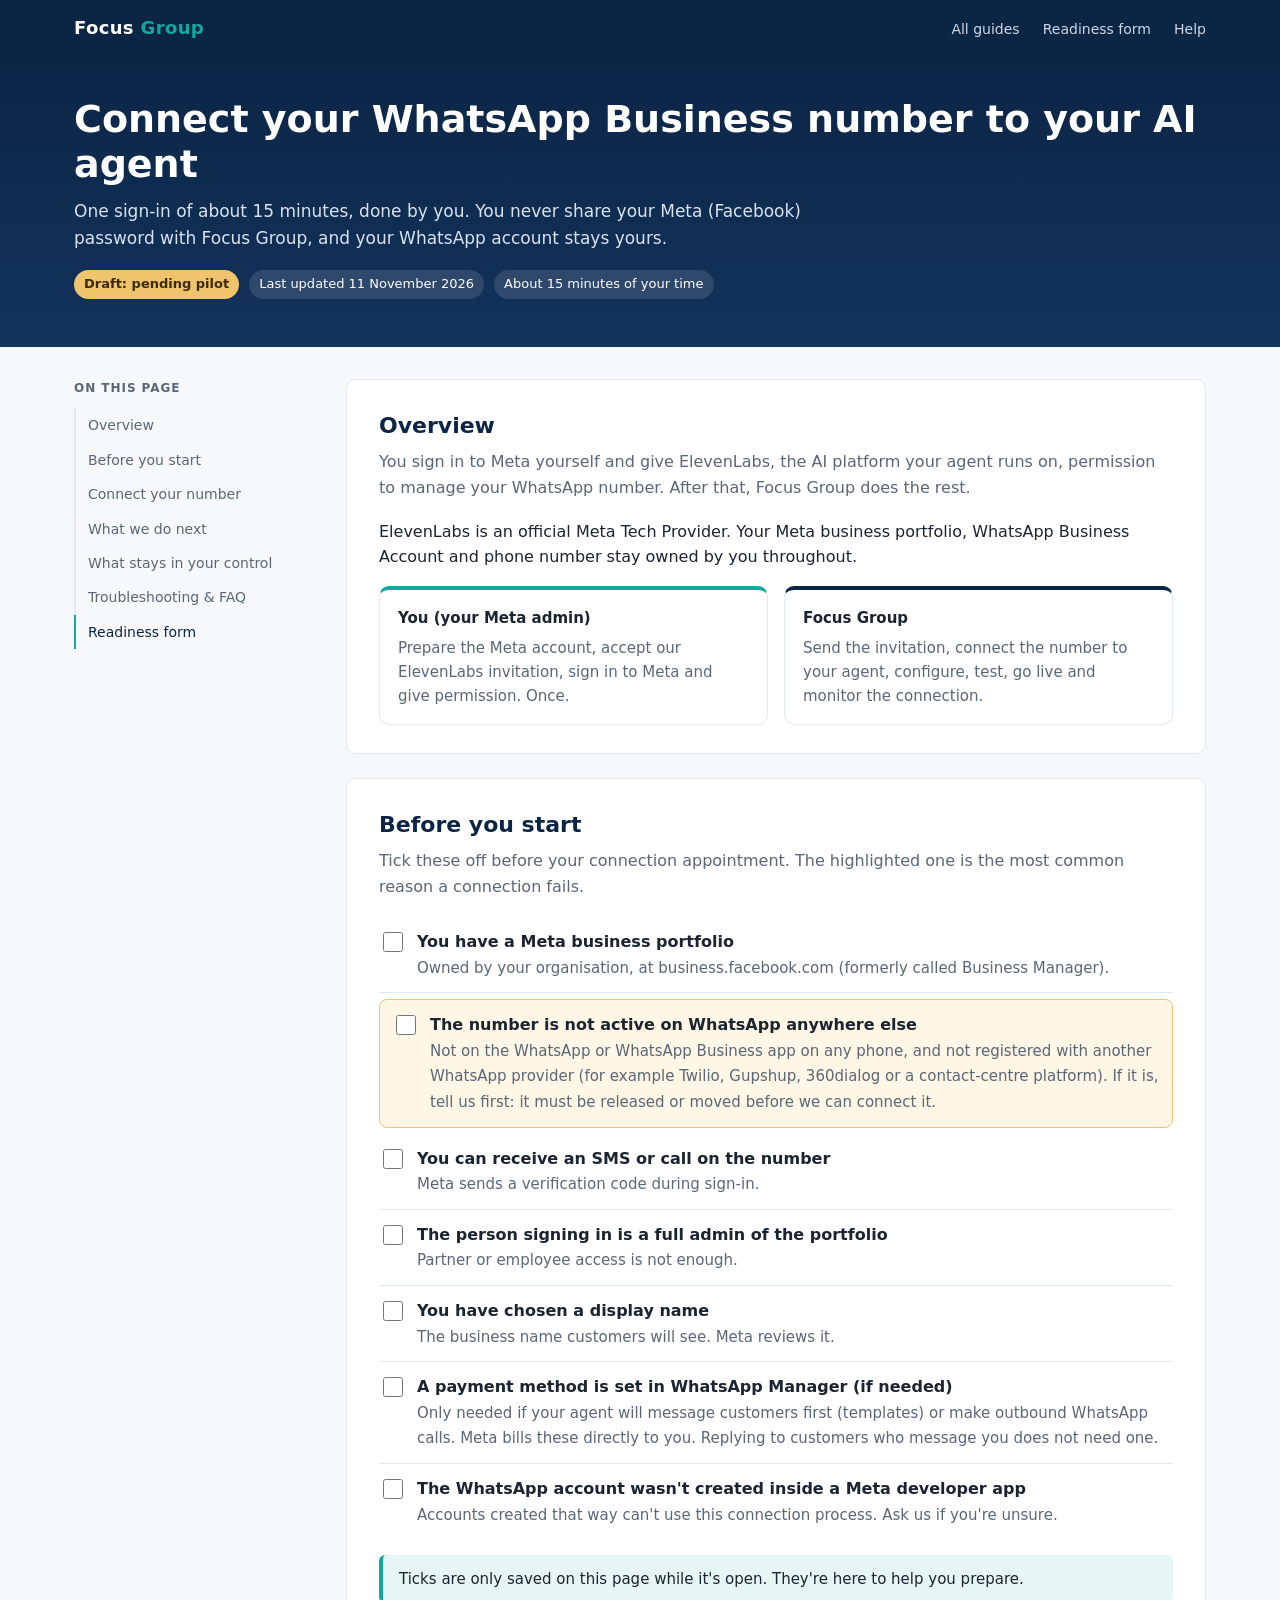
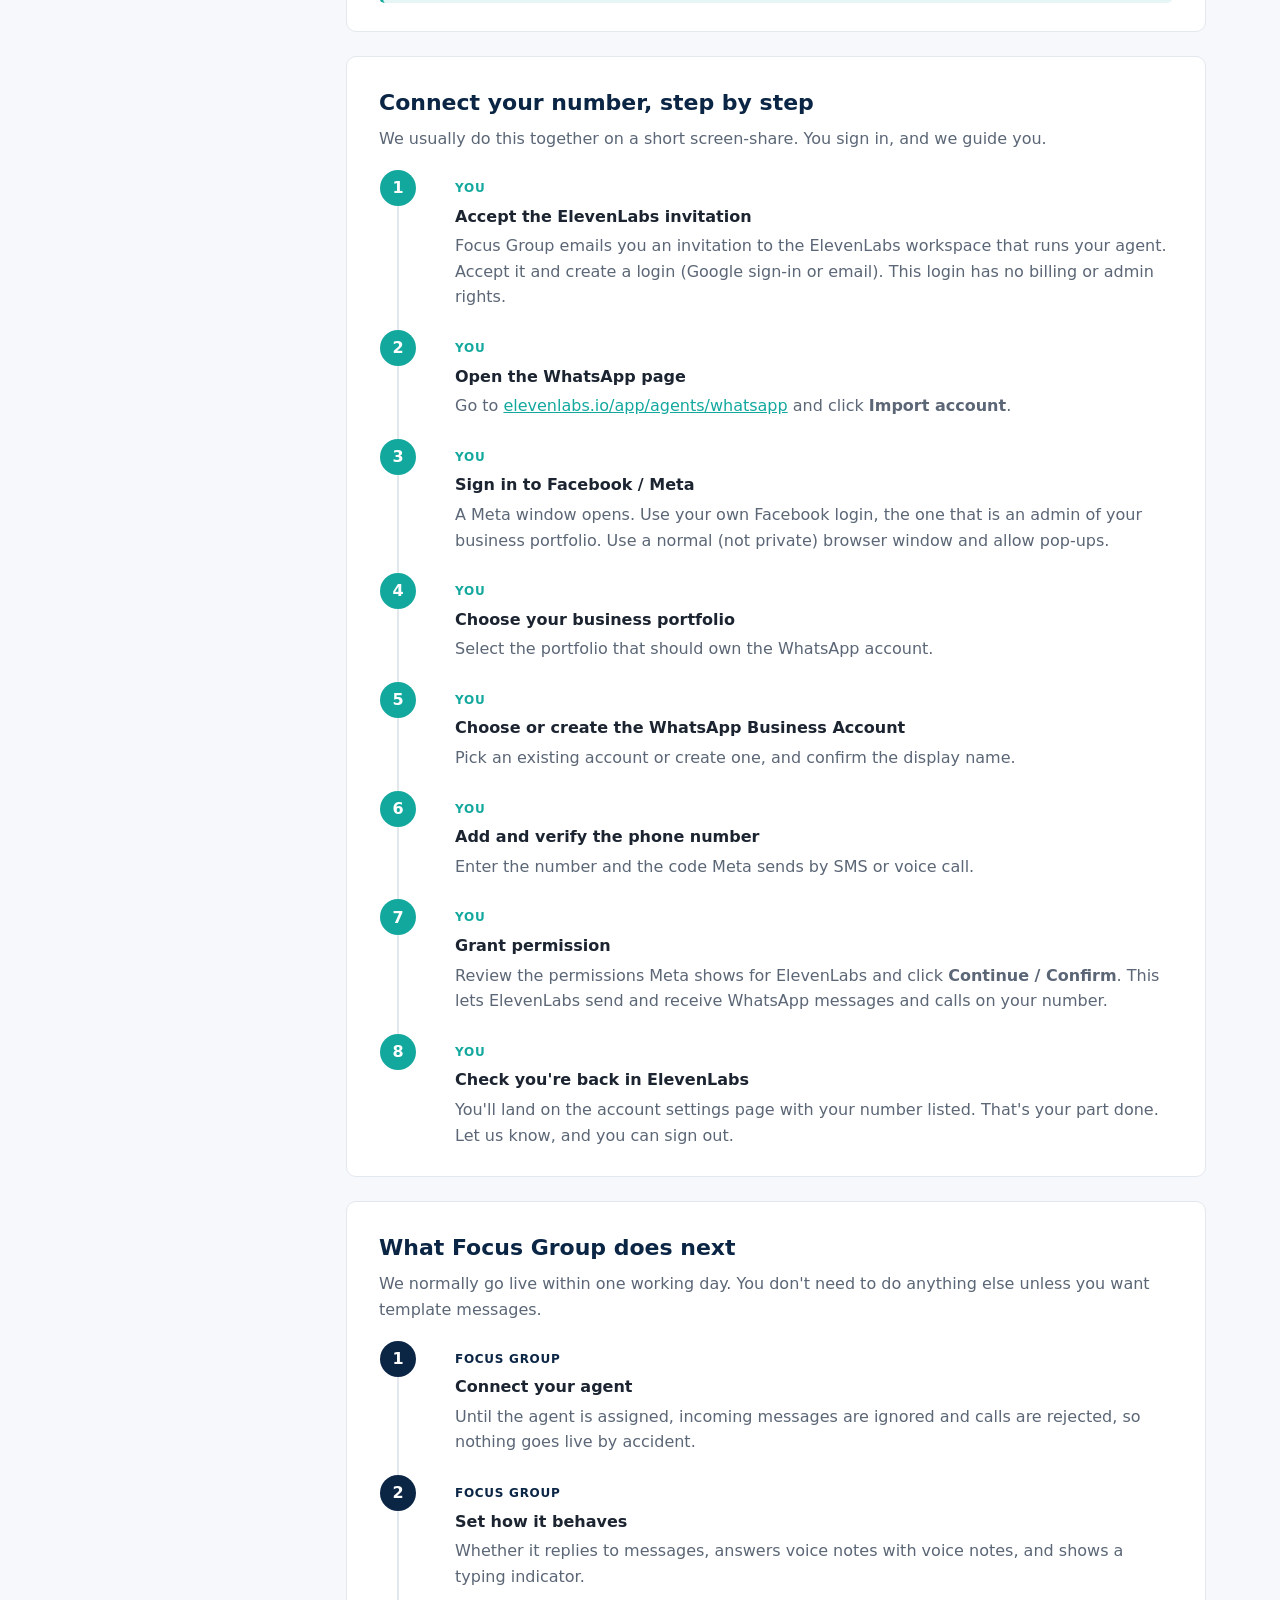
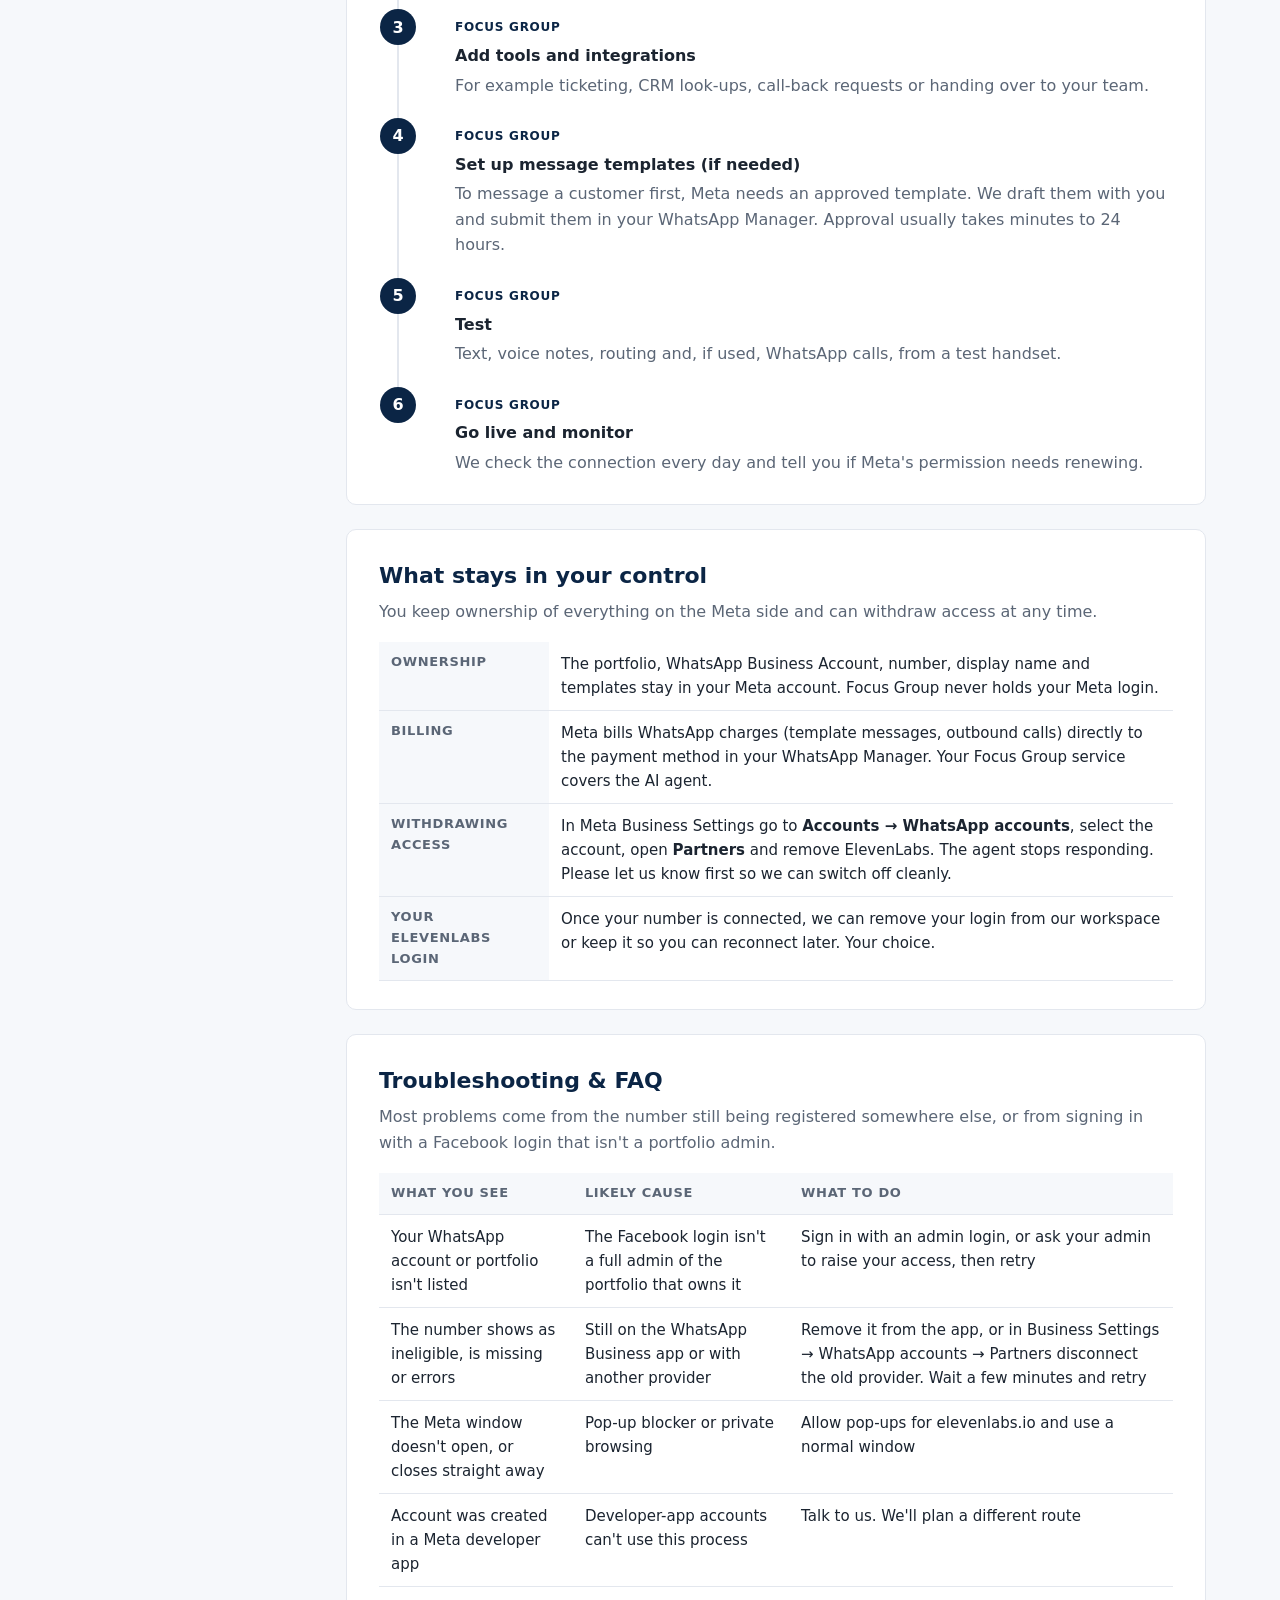
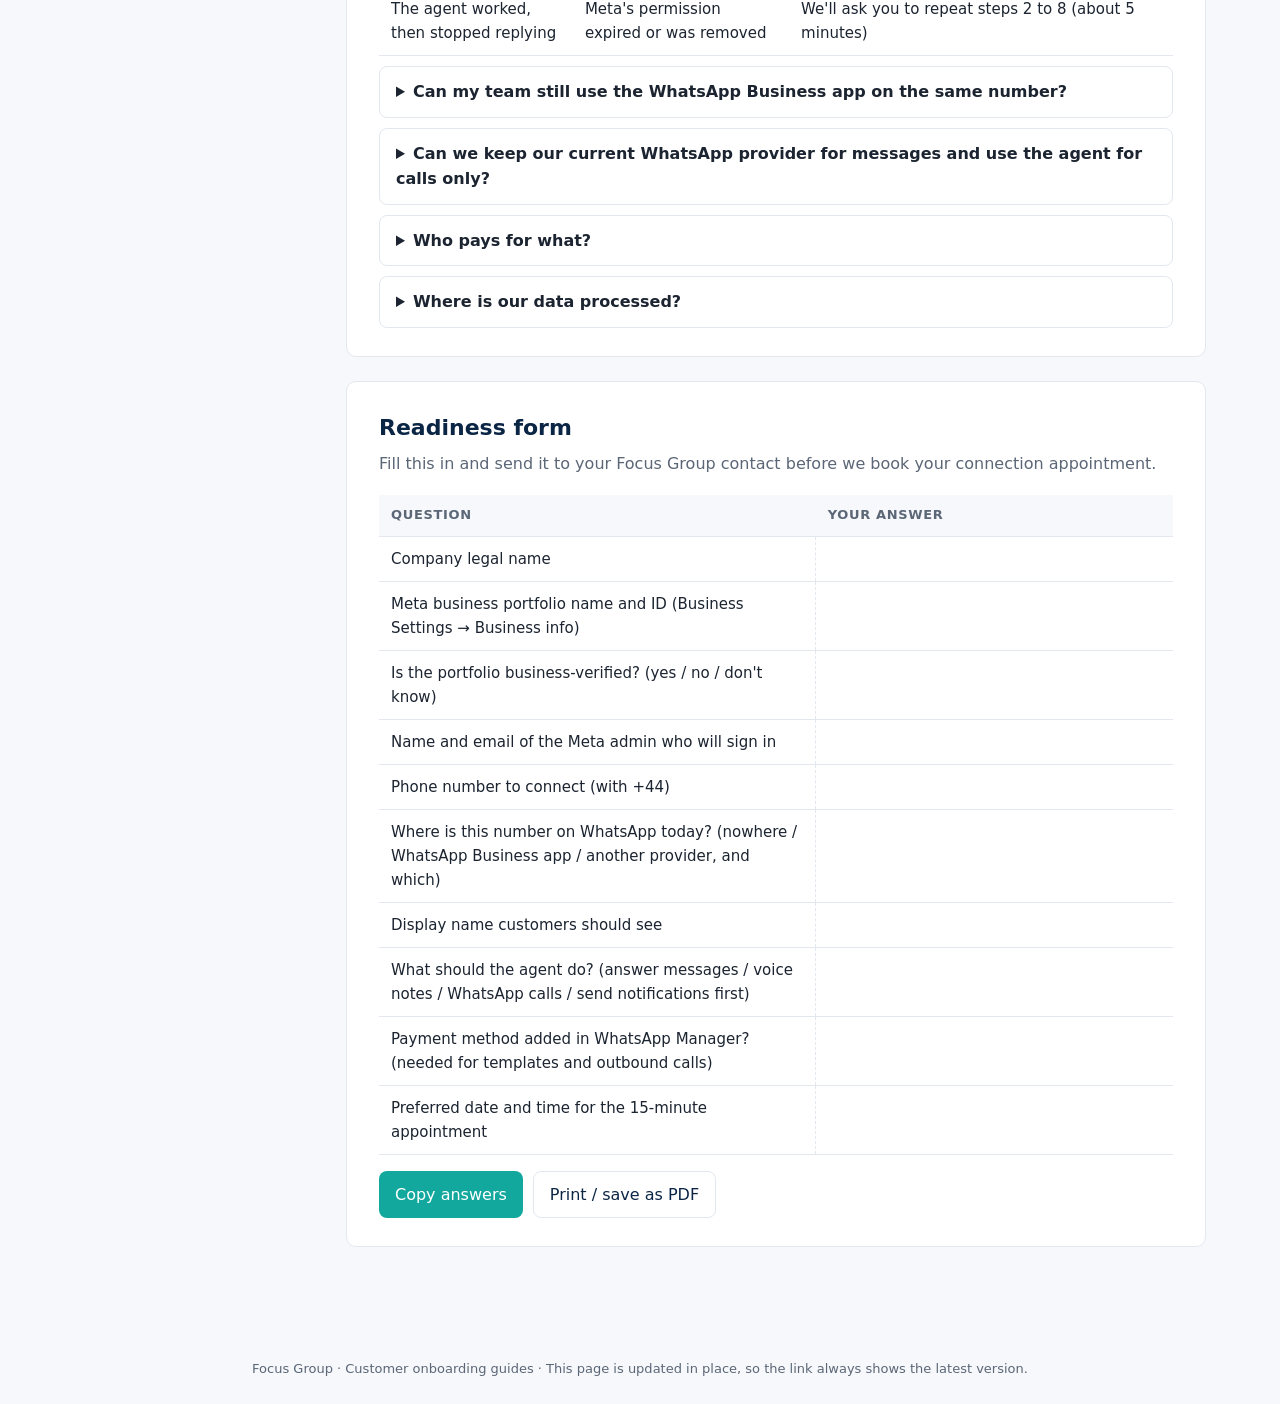
==== whatsapp/index.html @ 6dce5dc3 "Add Focus Group customer onboarding site with WhatsApp guide Co-Authored-By: Claude Opus 5.5 <norepl" ====
<!DOCTYPE html>
<html lang="en-GB">
<head>
<meta charset="utf-8">
<meta name="viewport" content="width=device-width, initial-scale=1">
<title>Connect your WhatsApp Business number to your AI agent | Focus Group</title>
<meta name="description" content="How to connect your WhatsApp Business number to your Focus Group AI agent, without sharing your Meta login.">
<link rel="stylesheet" href="../assets/style.css">
</head>
<body>

<header class="site-header">
  <div class="wrap">
    <a class="wordmark" href="../">Focus <span>Group</span></a>
    <nav>
      <a href="../">All guides</a>
      <a href="#form">Readiness form</a>
      <a href="#help">Help</a>
    </nav>
  </div>
</header>

<div class="hero">
  <div class="wrap">
    <h1>Connect your WhatsApp Business number to your AI agent</h1>
    <p>One sign-in of about 15 minutes, done by you. You never share your Meta (Facebook) password with Focus Group, and your WhatsApp account stays yours.</p>
    <div class="meta">
      <span class="pill draft">Draft: pending pilot</span>
      <span class="pill">Last updated 11 November 2026</span>
      <span class="pill">About 15 minutes of your time</span>
    </div>
  </div>
</div>

<div class="layout">
  <aside class="toc">
    <h2>On this page</h2>
    <ol>
      <li><a href="#overview">Overview</a></li>
      <li><a href="#before">Before you start</a></li>
      <li><a href="#steps">Connect your number</a></li>
      <li><a href="#next">What we do next</a></li>
      <li><a href="#control">What stays in your control</a></li>
      <li><a href="#help">Troubleshooting &amp; FAQ</a></li>
      <li><a href="#form">Readiness form</a></li>
    </ol>
  </aside>

  <main>
    <section id="overview">
      <h2>Overview</h2>
      <p class="lead">You sign in to Meta yourself and give ElevenLabs, the AI platform your agent runs on, permission to manage your WhatsApp number. After that, Focus Group does the rest.</p>
      <p>ElevenLabs is an official Meta Tech Provider. Your Meta business portfolio, WhatsApp Business Account and phone number stay owned by you throughout.</p>
      <div class="roles">
        <div class="role you">
          <h3>You (your Meta admin)</h3>
          <p>Prepare the Meta account, accept our ElevenLabs invitation, sign in to Meta and give permission. Once.</p>
        </div>
        <div class="role us">
          <h3>Focus Group</h3>
          <p>Send the invitation, connect the number to your agent, configure, test, go live and monitor the connection.</p>
        </div>
      </div>
    </section>

    <section id="before">
      <h2>Before you start</h2>
      <p class="lead">Tick these off before your connection appointment. The highlighted one is the most common reason a connection fails.</p>
      <ul class="checklist">
        <li><input type="checkbox" aria-label="done"><div><strong>You have a Meta business portfolio</strong><span>Owned by your organisation, at business.facebook.com (formerly called Business Manager).</span></div></li>
        <li class="key"><input type="checkbox" aria-label="done"><div><strong>The number is not active on WhatsApp anywhere else</strong><span>Not on the WhatsApp or WhatsApp Business app on any phone, and not registered with another WhatsApp provider (for example Twilio, Gupshup, 360dialog or a contact-centre platform). If it is, tell us first: it must be released or moved before we can connect it.</span></div></li>
        <li><input type="checkbox" aria-label="done"><div><strong>You can receive an SMS or call on the number</strong><span>Meta sends a verification code during sign-in.</span></div></li>
        <li><input type="checkbox" aria-label="done"><div><strong>The person signing in is a full admin of the portfolio</strong><span>Partner or employee access is not enough.</span></div></li>
        <li><input type="checkbox" aria-label="done"><div><strong>You have chosen a display name</strong><span>The business name customers will see. Meta reviews it.</span></div></li>
        <li><input type="checkbox" aria-label="done"><div><strong>A payment method is set in WhatsApp Manager (if needed)</strong><span>Only needed if your agent will message customers first (templates) or make outbound WhatsApp calls. Meta bills these directly to you. Replying to customers who message you does not need one.</span></div></li>
        <li><input type="checkbox" aria-label="done"><div><strong>The WhatsApp account wasn't created inside a Meta developer app</strong><span>Accounts created that way can't use this connection process. Ask us if you're unsure.</span></div></li>
      </ul>
      <p class="note">Ticks are only saved on this page while it's open. They're here to help you prepare.</p>
    </section>

    <section id="steps">
      <h2>Connect your number, step by step</h2>
      <p class="lead">We usually do this together on a short screen-share. You sign in, and we guide you.</p>
      <ol class="steps">
        <li><span class="who">You</span><h3>Accept the ElevenLabs invitation</h3><p>Focus Group emails you an invitation to the ElevenLabs workspace that runs your agent. Accept it and create a login (Google sign-in or email). This login has no billing or admin rights.</p></li>
        <li><span class="who">You</span><h3>Open the WhatsApp page</h3><p>Go to <a href="https://elevenlabs.io/app/agents/whatsapp" target="_blank" rel="noopener">elevenlabs.io/app/agents/whatsapp</a> and click <strong>Import account</strong>.</p></li>
        <li><span class="who">You</span><h3>Sign in to Facebook / Meta</h3><p>A Meta window opens. Use your own Facebook login, the one that is an admin of your business portfolio. Use a normal (not private) browser window and allow pop-ups.</p></li>
        <li><span class="who">You</span><h3>Choose your business portfolio</h3><p>Select the portfolio that should own the WhatsApp account.</p></li>
        <li><span class="who">You</span><h3>Choose or create the WhatsApp Business Account</h3><p>Pick an existing account or create one, and confirm the display name.</p></li>
        <li><span class="who">You</span><h3>Add and verify the phone number</h3><p>Enter the number and the code Meta sends by SMS or voice call.</p></li>
        <li><span class="who">You</span><h3>Grant permission</h3><p>Review the permissions Meta shows for ElevenLabs and click <strong>Continue / Confirm</strong>. This lets ElevenLabs send and receive WhatsApp messages and calls on your number.</p></li>
        <li><span class="who">You</span><h3>Check you're back in ElevenLabs</h3><p>You'll land on the account settings page with your number listed. That's your part done. Let us know, and you can sign out.</p></li>
      </ol>
    </section>

    <section id="next">
      <h2>What Focus Group does next</h2>
      <p class="lead">We normally go live within one working day. You don't need to do anything else unless you want template messages.</p>
      <ol class="steps ours">
        <li><span class="who">Focus Group</span><h3>Connect your agent</h3><p>Until the agent is assigned, incoming messages are ignored and calls are rejected, so nothing goes live by accident.</p></li>
        <li><span class="who">Focus Group</span><h3>Set how it behaves</h3><p>Whether it replies to messages, answers voice notes with voice notes, and shows a typing indicator.</p></li>
        <li><span class="who">Focus Group</span><h3>Add tools and integrations</h3><p>For example ticketing, CRM look-ups, call-back requests or handing over to your team.</p></li>
        <li><span class="who">Focus Group</span><h3>Set up message templates (if needed)</h3><p>To message a customer first, Meta needs an approved template. We draft them with you and submit them in your WhatsApp Manager. Approval usually takes minutes to 24 hours.</p></li>
        <li><span class="who">Focus Group</span><h3>Test</h3><p>Text, voice notes, routing and, if used, WhatsApp calls, from a test handset.</p></li>
        <li><span class="who">Focus Group</span><h3>Go live and monitor</h3><p>We check the connection every day and tell you if Meta's permission needs renewing.</p></li>
      </ol>
    </section>

    <section id="control">
      <h2>What stays in your control</h2>
      <p class="lead">You keep ownership of everything on the Meta side and can withdraw access at any time.</p>
      <table>
        <tbody>
          <tr><th scope="row">Ownership</th><td>The portfolio, WhatsApp Business Account, number, display name and templates stay in your Meta account. Focus Group never holds your Meta login.</td></tr>
          <tr><th scope="row">Billing</th><td>Meta bills WhatsApp charges (template messages, outbound calls) directly to the payment method in your WhatsApp Manager. Your Focus Group service covers the AI agent.</td></tr>
          <tr><th scope="row">Withdrawing access</th><td>In Meta Business Settings go to <strong>Accounts → WhatsApp accounts</strong>, select the account, open <strong>Partners</strong> and remove ElevenLabs. The agent stops responding. Please let us know first so we can switch off cleanly.</td></tr>
          <tr><th scope="row">Your ElevenLabs login</th><td>Once your number is connected, we can remove your login from our workspace or keep it so you can reconnect later. Your choice.</td></tr>
        </tbody>
      </table>
    </section>

    <section id="help">
      <h2>Troubleshooting &amp; FAQ</h2>
      <p class="lead">Most problems come from the number still being registered somewhere else, or from signing in with a Facebook login that isn't a portfolio admin.</p>
      <table>
        <thead><tr><th>What you see</th><th>Likely cause</th><th>What to do</th></tr></thead>
        <tbody>
          <tr><td>Your WhatsApp account or portfolio isn't listed</td><td>The Facebook login isn't a full admin of the portfolio that owns it</td><td>Sign in with an admin login, or ask your admin to raise your access, then retry</td></tr>
          <tr><td>The number shows as ineligible, is missing or errors</td><td>Still on the WhatsApp Business app or with another provider</td><td>Remove it from the app, or in Business Settings → WhatsApp accounts → Partners disconnect the old provider. Wait a few minutes and retry</td></tr>
          <tr><td>The Meta window doesn't open, or closes straight away</td><td>Pop-up blocker or private browsing</td><td>Allow pop-ups for elevenlabs.io and use a normal window</td></tr>
          <tr><td>Account was created in a Meta developer app</td><td>Developer-app accounts can't use this process</td><td>Talk to us. We'll plan a different route</td></tr>
          <tr><td>The agent worked, then stopped replying</td><td>Meta's permission expired or was removed</td><td>We'll ask you to repeat steps 2 to 8 (about 5 minutes)</td></tr>
        </tbody>
      </table>

      <details>
        <summary>Can my team still use the WhatsApp Business app on the same number?</summary>
        <p>Not yet. Running the app and an AI agent on one number together (Meta calls this "coexistence") isn't available today. Your agent can hand conversations to your team through other channels, and we'll tell you when coexistence is available.</p>
      </details>
      <details>
        <summary>Can we keep our current WhatsApp provider for messages and use the agent for calls only?</summary>
        <p>Sometimes. If your provider supports SIP, WhatsApp calls can be routed to the agent while the provider keeps messages. Ask us to check.</p>
      </details>
      <details>
        <summary>Who pays for what?</summary>
        <p>Meta charges for WhatsApp templates and outbound calls through your WhatsApp Manager. The AI agent itself is part of your Focus Group service.</p>
      </details>
      <details>
        <summary>Where is our data processed?</summary>
        <p>Ask your Focus Group contact for the current data-processing details for your plan.</p>
      </details>
    </section>

    <section id="form">
      <h2>Readiness form</h2>
      <p class="lead">Fill this in and send it to your Focus Group contact before we book your connection appointment.</p>
      <table class="form-table" id="readiness">
        <thead><tr><th>Question</th><th>Your answer</th></tr></thead>
        <tbody>
          <tr><td>Company legal name</td><td contenteditable="true"></td></tr>
          <tr><td>Meta business portfolio name and ID (Business Settings → Business info)</td><td contenteditable="true"></td></tr>
          <tr><td>Is the portfolio business-verified? (yes / no / don't know)</td><td contenteditable="true"></td></tr>
          <tr><td>Name and email of the Meta admin who will sign in</td><td contenteditable="true"></td></tr>
          <tr><td>Phone number to connect (with +44)</td><td contenteditable="true"></td></tr>
          <tr><td>Where is this number on WhatsApp today? (nowhere / WhatsApp Business app / another provider, and which)</td><td contenteditable="true"></td></tr>
          <tr><td>Display name customers should see</td><td contenteditable="true"></td></tr>
          <tr><td>What should the agent do? (answer messages / voice notes / WhatsApp calls / send notifications first)</td><td contenteditable="true"></td></tr>
          <tr><td>Payment method added in WhatsApp Manager? (needed for templates and outbound calls)</td><td contenteditable="true"></td></tr>
          <tr><td>Preferred date and time for the 15-minute appointment</td><td contenteditable="true"></td></tr>
        </tbody>
      </table>
      <div class="actions">
        <button class="btn" id="copy">Copy answers</button>
        <button class="btn secondary" onclick="window.print()">Print / save as PDF</button>
      </div>
      <p class="note" id="copied" hidden>Copied. Paste it into an email to your Focus Group contact.</p>
    </section>
  </main>
</div>

<footer>Focus Group · Customer onboarding guides · This page is updated in place, so the link always shows the latest version.</footer>

<script>
  // Copy readiness answers as plain text
  document.getElementById('copy').addEventListener('click', async () => {
    const rows = [...document.querySelectorAll('#readiness tbody tr')];
    const text = 'WhatsApp readiness form\n\n' + rows.map(r => {
      const [q, a] = r.querySelectorAll('td');
      return q.innerText.trim() + ':\n' + (a.innerText.trim() || '-') + '\n';
    }).join('\n');
    try { await navigator.clipboard.writeText(text); } catch (e) {
      const t = document.createElement('textarea'); t.value = text; document.body.appendChild(t);
      t.select(); document.execCommand('copy'); t.remove();
    }
    document.getElementById('copied').hidden = false;
  });
  // Highlight current section in contents
  const links = [...document.querySelectorAll('.toc a')];
  const obs = new IntersectionObserver(entries => {
    entries.forEach(e => {
      if (e.isIntersecting) {
        links.forEach(l => l.classList.toggle('active', l.getAttribute('href') === '#' + e.target.id));
      }
    });
  }, { rootMargin: '-30% 0px -60% 0px' });
  document.querySelectorAll('main section').forEach(s => obs.observe(s));
</script>
</body>
</html>
---- assets/style.css ----
/* Brand tokens: swap these for the Focus Group brand kit when supplied. */
:root {
  --brand: #0b2545;        /* primary (navy) */
  --brand-ink: #ffffff;
  --accent: #13a89e;       /* accent (teal) */
  --accent-soft: #e6f6f5;
  --ink: #1b2430;
  --muted: #5b6676;
  --line: #e3e7ee;
  --bg: #f6f8fb;
  --card: #ffffff;
  --warn-bg: #fff7e6;
  --warn-line: #f0c36d;
  --radius: 10px;
  --font: "Inter", "Segoe UI", system-ui, -apple-system, Roboto, Arial, sans-serif;
}

* { box-sizing: border-box; }
html { scroll-behavior: smooth; }
body {
  margin: 0;
  font-family: var(--font);
  color: var(--ink);
  background: var(--bg);
  line-height: 1.6;
  font-size: 16px;
}
a { color: var(--accent); }
a:hover { text-decoration: none; }

/* Header */
.site-header {
  background: var(--brand);
  color: var(--brand-ink);
}
.site-header .wrap {
  display: flex; align-items: center; justify-content: space-between;
  gap: 16px; padding: 14px 24px; max-width: 1180px; margin: 0 auto;
}
.wordmark { font-weight: 700; letter-spacing: .02em; font-size: 18px; color: inherit; text-decoration: none; }
.wordmark span { color: var(--accent); }
.site-header nav a { color: #cfd8e6; text-decoration: none; font-size: 14px; margin-left: 18px; }
.site-header nav a:hover { color: #fff; }

.hero {
  background: linear-gradient(180deg, var(--brand) 0%, #13335c 100%);
  color: var(--brand-ink);
  padding: 40px 0 48px;
}
.hero .wrap { max-width: 1180px; margin: 0 auto; padding: 0 24px; }
.hero h1 { margin: 0 0 10px; font-size: clamp(26px, 3.4vw, 38px); line-height: 1.2; }
.hero p { margin: 0; max-width: 760px; color: #d9e2ef; font-size: 17px; }
.meta { margin-top: 18px; display: flex; flex-wrap: wrap; gap: 10px; font-size: 13px; }
.pill {
  display: inline-block; padding: 4px 10px; border-radius: 999px;
  background: rgba(255,255,255,.12); color: #fff;
}
.pill.draft { background: var(--warn-line); color: #3a2a00; font-weight: 600; }

/* Layout */
.layout {
  max-width: 1180px; margin: 0 auto; padding: 32px 24px 64px;
  display: grid; grid-template-columns: 240px 1fr; gap: 32px;
}
.toc {
  position: sticky; top: 20px; align-self: start;
  font-size: 14px;
}
.toc h2 { font-size: 12px; text-transform: uppercase; letter-spacing: .08em; color: var(--muted); margin: 0 0 10px; }
.toc ol { list-style: none; padding: 0; margin: 0; border-left: 2px solid var(--line); }
.toc li a {
  display: block; padding: 6px 12px; color: var(--muted); text-decoration: none;
  margin-left: -2px; border-left: 2px solid transparent;
}
.toc li a:hover, .toc li a.active { color: var(--brand); border-left-color: var(--accent); }

main section {
  background: var(--card); border: 1px solid var(--line); border-radius: var(--radius);
  padding: 28px 32px; margin-bottom: 24px;
}
main h2 { margin: 0 0 6px; font-size: 22px; color: var(--brand); scroll-margin-top: 20px; }
main h3 { margin: 22px 0 8px; font-size: 17px; }
.lead { color: var(--muted); margin: 0 0 18px; }

/* Who-does-what cards */
.roles { display: grid; grid-template-columns: 1fr 1fr; gap: 16px; }
.role { border: 1px solid var(--line); border-radius: var(--radius); padding: 16px 18px; }
.role h3 { margin: 0 0 6px; font-size: 15px; }
.role.you { border-top: 4px solid var(--accent); }
.role.us { border-top: 4px solid var(--brand); }
.role p { margin: 0; color: var(--muted); font-size: 15px; }

/* Checklist */
.checklist { list-style: none; padding: 0; margin: 0; }
.checklist li {
  display: grid; grid-template-columns: 28px 1fr; gap: 10px;
  padding: 12px 0; border-bottom: 1px solid var(--line);
}
.checklist li:last-child { border-bottom: 0; }
.checklist input { width: 20px; height: 20px; margin-top: 3px; accent-color: var(--accent); }
.checklist strong { display: block; }
.checklist span { color: var(--muted); font-size: 15px; }
.checklist li.key { background: var(--warn-bg); border-radius: 8px; padding: 12px; border: 1px solid var(--warn-line); margin: 6px 0; }

/* Steps */
.steps { counter-reset: step; list-style: none; padding: 0; margin: 0; }
.steps li {
  counter-increment: step; position: relative;
  padding: 4px 0 20px 56px; border-left: 2px solid var(--line); margin-left: 18px;
}
.steps li:last-child { border-left-color: transparent; padding-bottom: 0; }
.steps li::before {
  content: counter(step);
  position: absolute; left: -19px; top: 0;
  width: 36px; height: 36px; border-radius: 50%;
  background: var(--accent); color: #fff; font-weight: 700;
  display: grid; place-items: center;
}
.steps.ours li::before { background: var(--brand); }
.steps h3 { margin: 4px 0 4px; font-size: 16px; }
.steps p { margin: 0; color: var(--muted); }
.who { font-size: 12px; font-weight: 600; text-transform: uppercase; letter-spacing: .06em; color: var(--accent); }
.steps.ours .who { color: var(--brand); }

/* Callouts */
.note {
  border-left: 4px solid var(--accent); background: var(--accent-soft);
  padding: 12px 16px; border-radius: 6px; margin: 16px 0 0; font-size: 15px;
}
.note.warn { border-left-color: var(--warn-line); background: var(--warn-bg); }

/* Tables */
table { width: 100%; border-collapse: collapse; font-size: 15px; }
th, td { text-align: left; vertical-align: top; padding: 10px 12px; border-bottom: 1px solid var(--line); }
th { background: var(--bg); font-size: 13px; text-transform: uppercase; letter-spacing: .05em; color: var(--muted); }
.form-table td:last-child { width: 45%; border-left: 1px dashed var(--line); }

details { border: 1px solid var(--line); border-radius: 8px; padding: 12px 16px; margin-top: 10px; }
details summary { cursor: pointer; font-weight: 600; }
details p { margin: 8px 0 0; color: var(--muted); }

.btn {
  display: inline-block; background: var(--accent); color: #fff; text-decoration: none;
  padding: 10px 16px; border-radius: 8px; font-weight: 600; border: 0; cursor: pointer; font: inherit;
}
.btn.secondary { background: transparent; color: var(--brand); border: 1px solid var(--line); }
.actions { display: flex; gap: 10px; flex-wrap: wrap; margin-top: 16px; }

/* Hub cards */
.cards { display: grid; grid-template-columns: repeat(auto-fill, minmax(280px, 1fr)); gap: 20px; }
.card {
  background: var(--card); border: 1px solid var(--line); border-radius: var(--radius);
  padding: 22px; text-decoration: none; color: inherit; display: block;
  transition: border-color .15s, transform .15s;
}
.card:hover { border-color: var(--accent); transform: translateY(-2px); }
.card h3 { margin: 0 0 6px; color: var(--brand); }
.card p { margin: 0; color: var(--muted); font-size: 15px; }
.card .tag { font-size: 12px; font-weight: 600; color: var(--accent); text-transform: uppercase; letter-spacing: .06em; }

footer { text-align: center; color: var(--muted); font-size: 13px; padding: 24px; }

@media (max-width: 860px) {
  .layout { grid-template-columns: 1fr; }
  .toc { position: static; }
  .roles { grid-template-columns: 1fr; }
  main section { padding: 22px 18px; }
}

@media print {
  .site-header nav, .toc, .actions, .hero .meta .pill:not(.draft) { display: none; }
  .layout { display: block; padding: 0; }
  body { background: #fff; }
  .hero { background: none; color: var(--ink); padding: 0 0 12px; }
  .hero p { color: var(--muted); }
  main section { border: 0; padding: 0 0 12px; break-inside: avoid-page; }
  .site-header { background: none; color: var(--ink); }
}
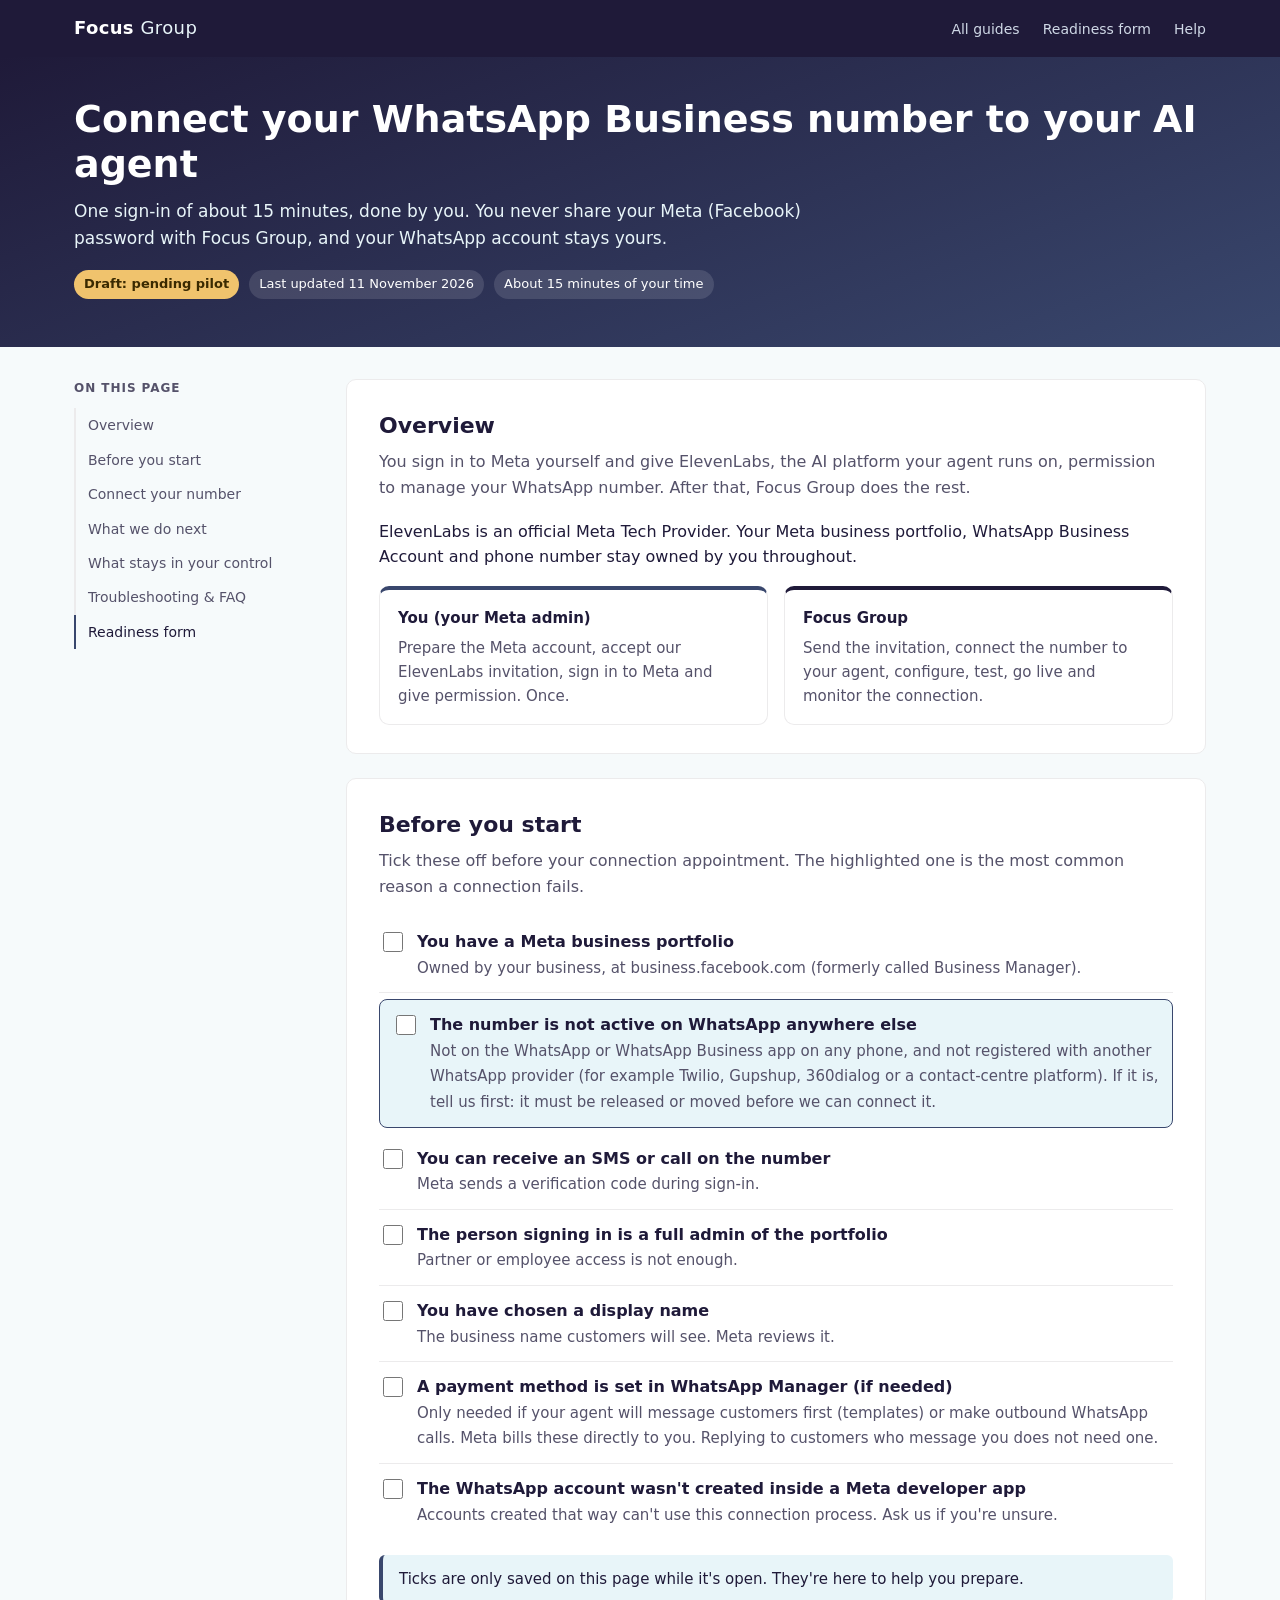
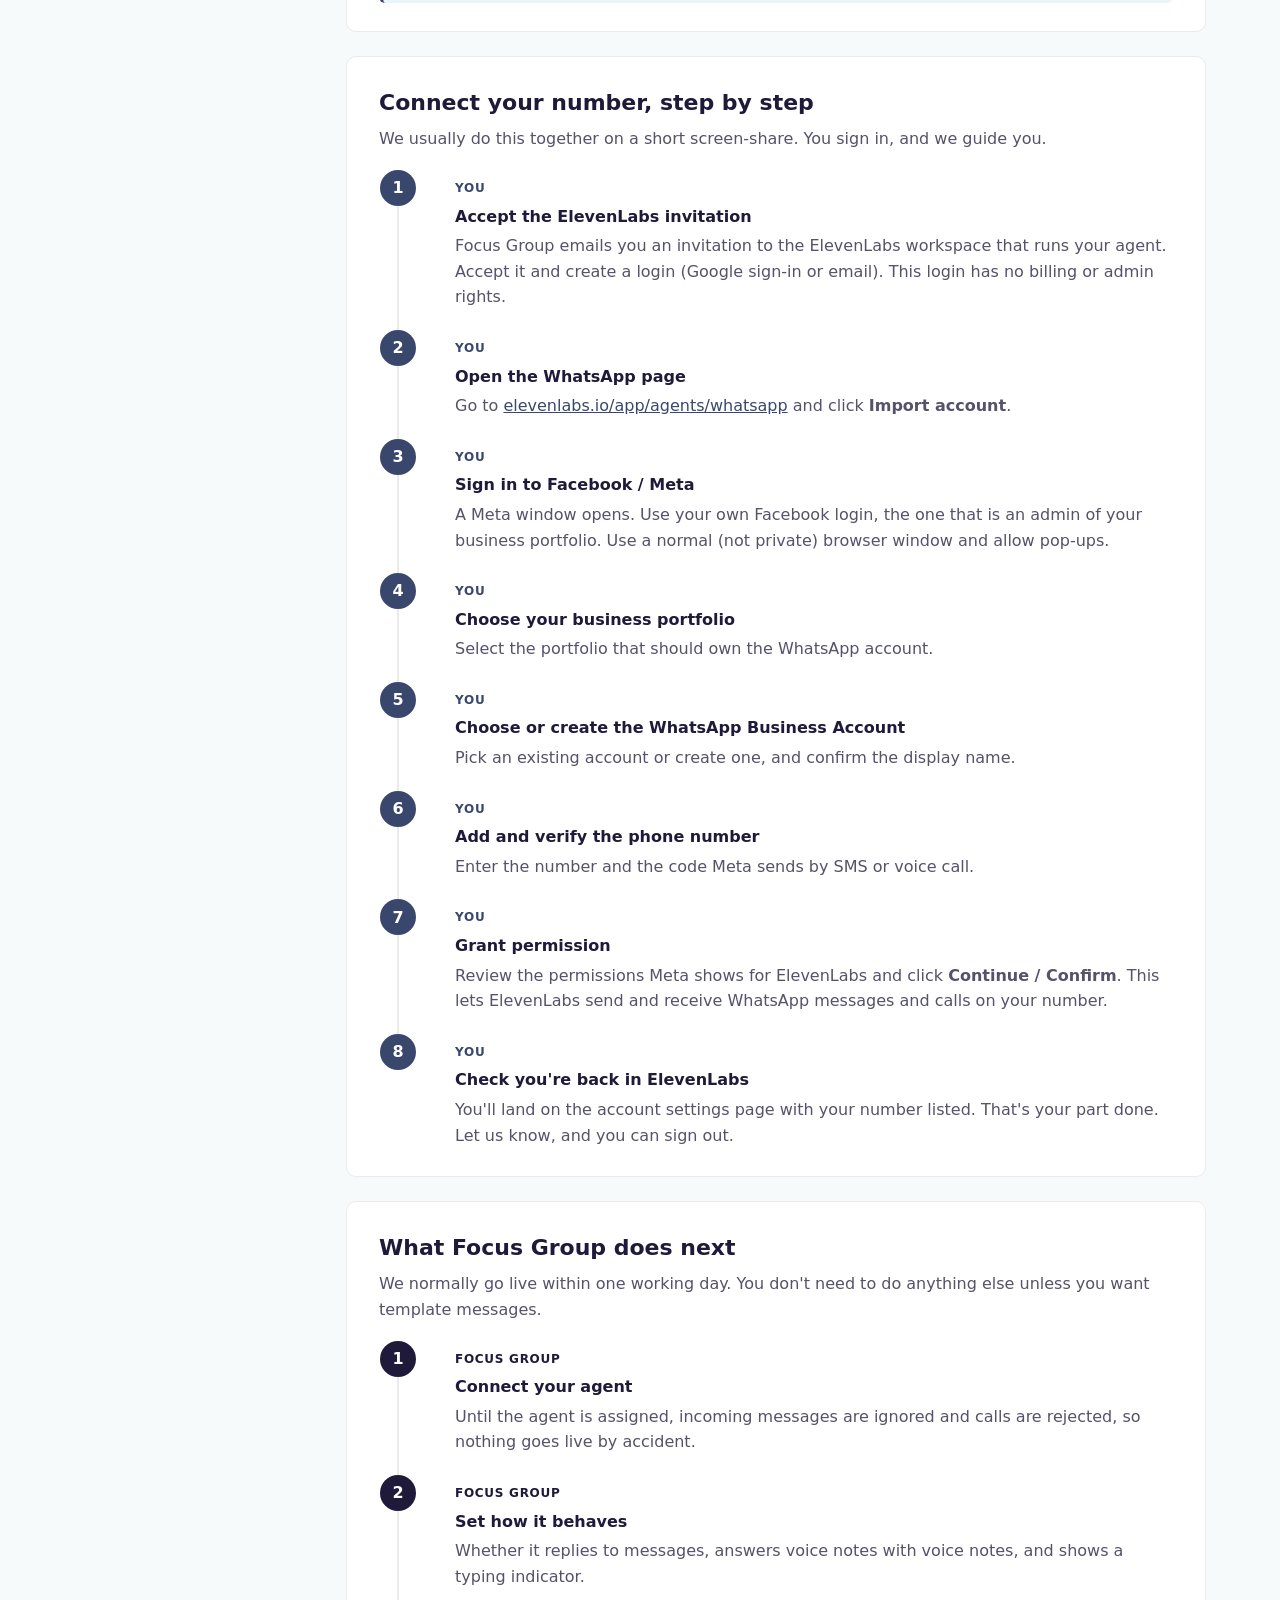
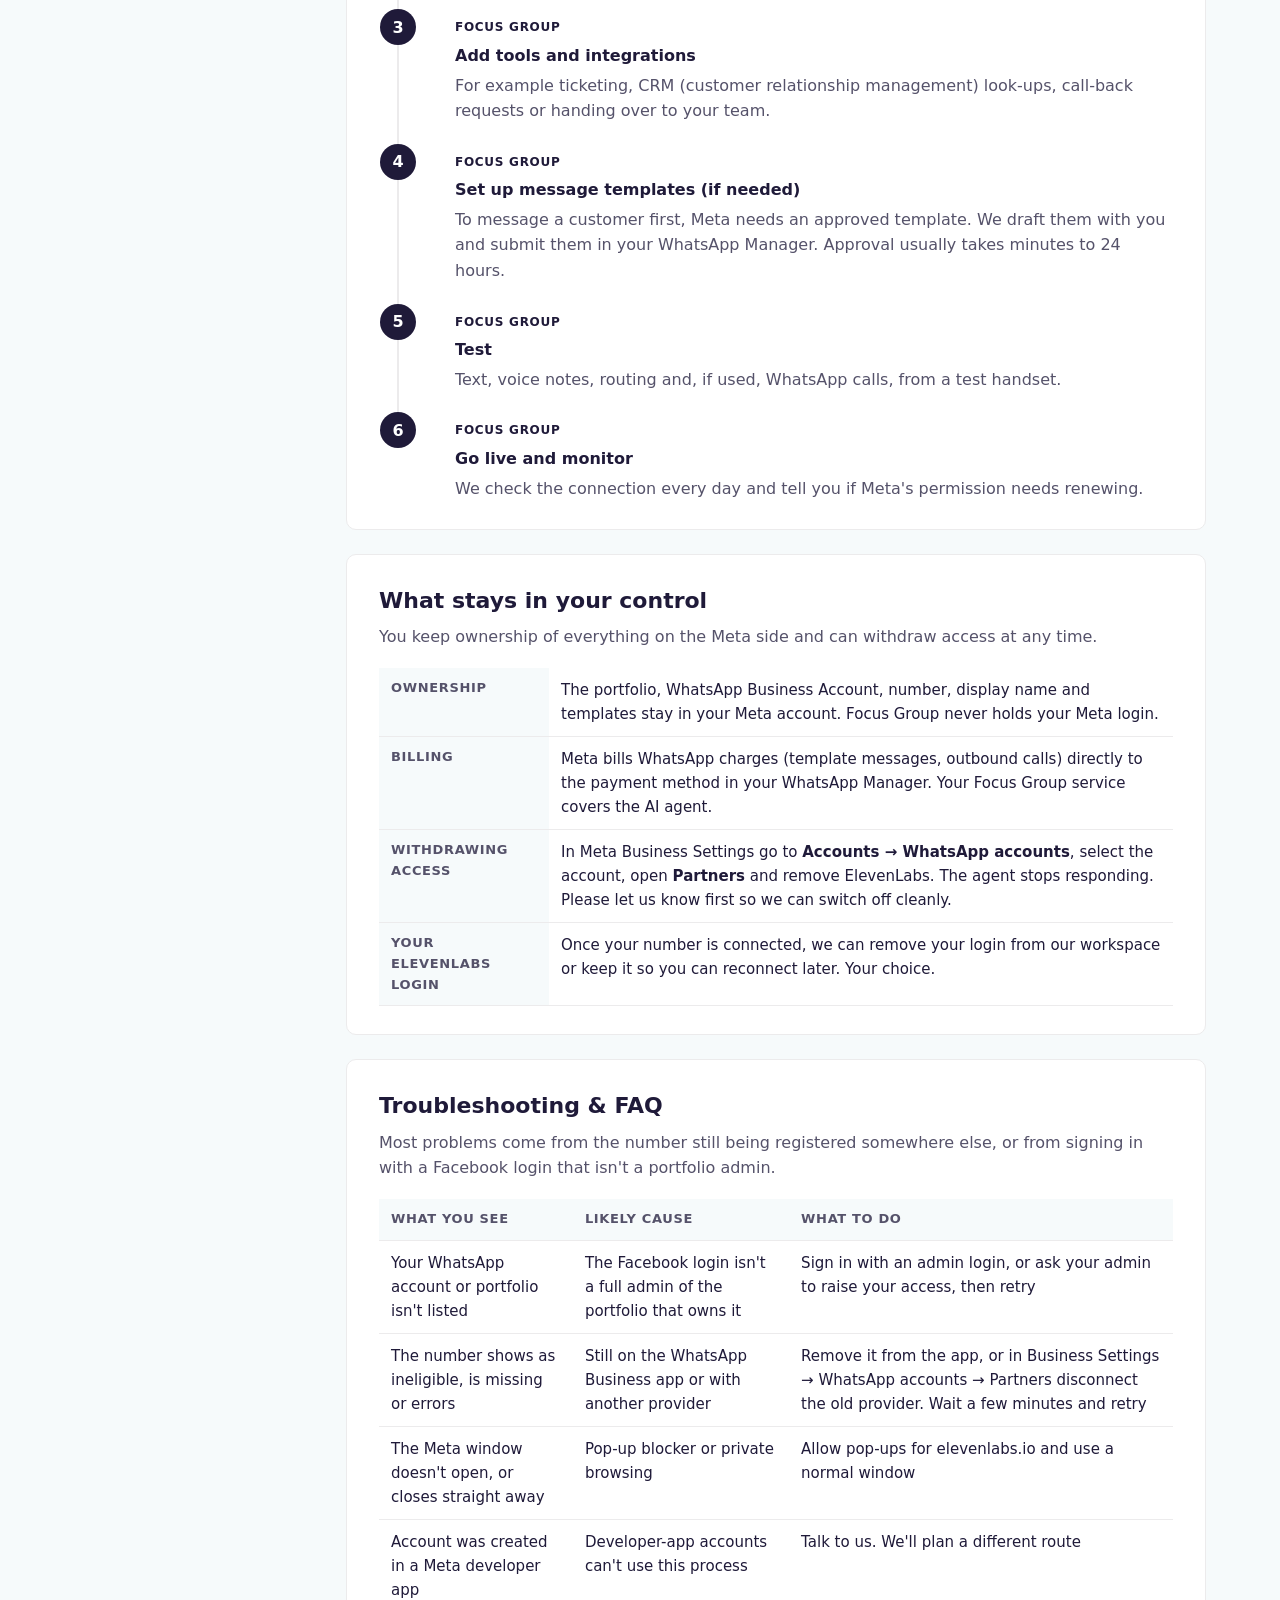
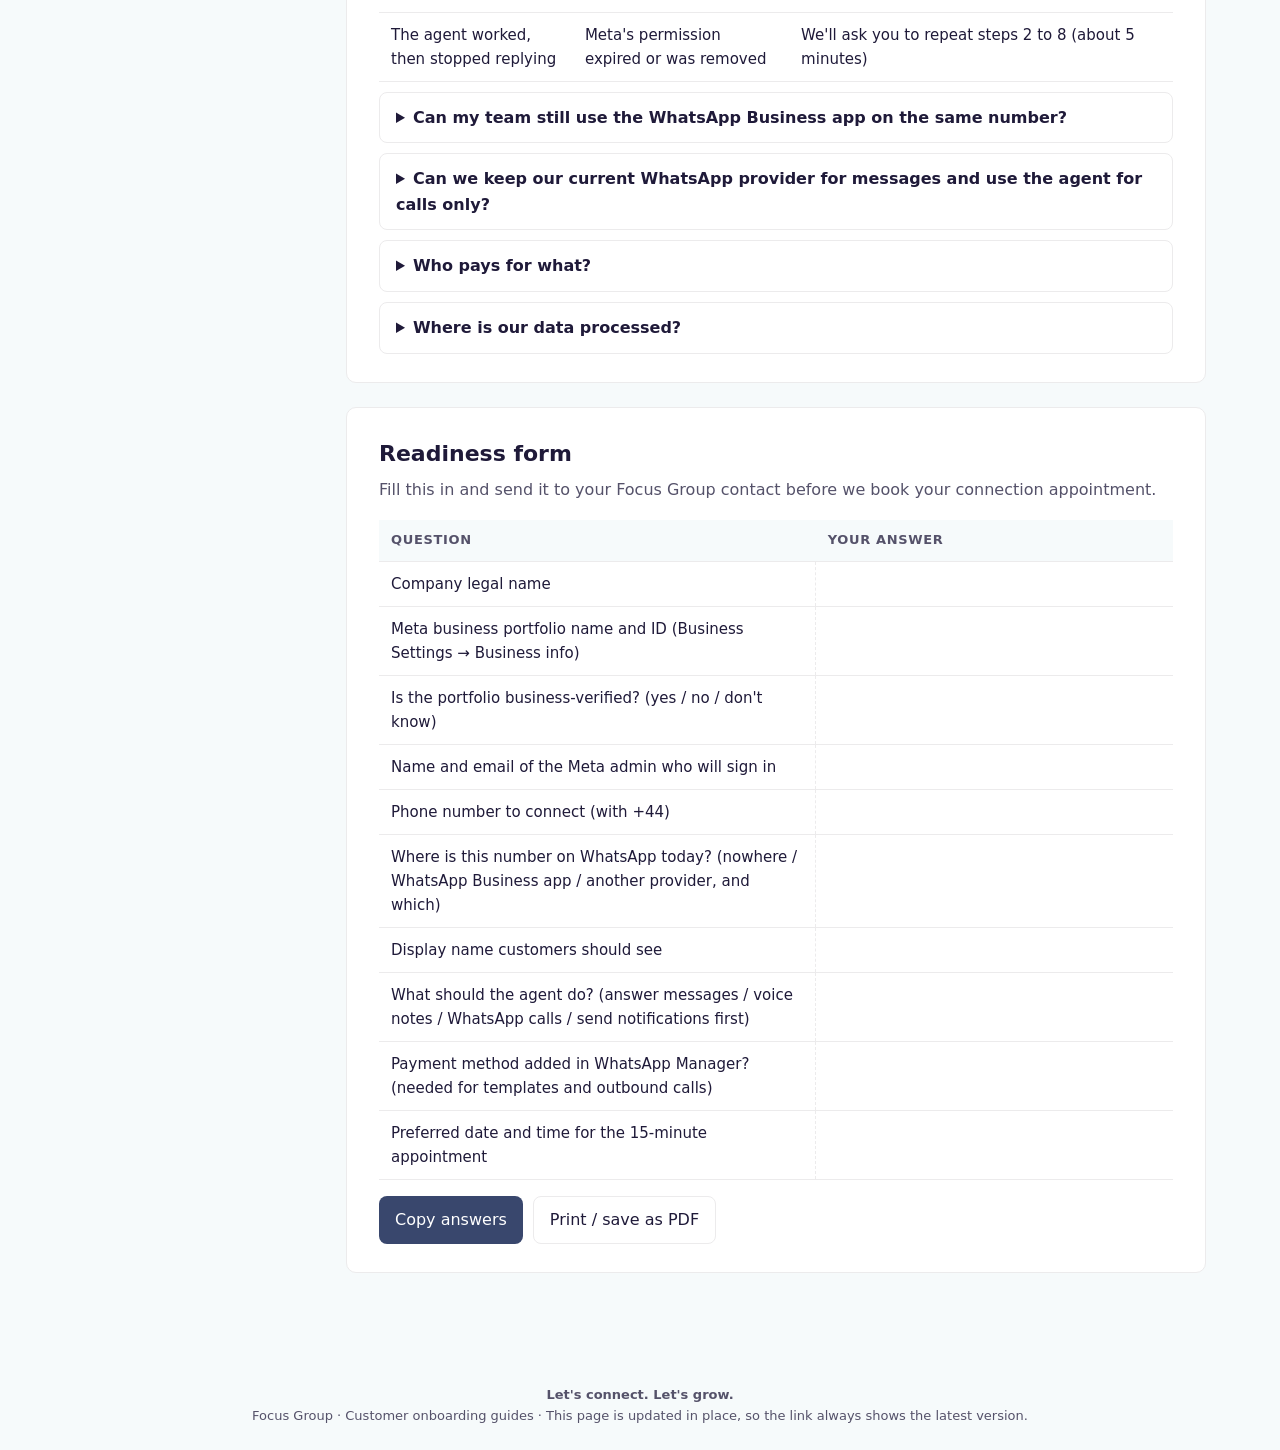
==== commit b0efdbbd: "Apply Focus Group brand colours and writing rules Co-Authored-By: Claude Opus 5.5 <noreply@anthropic" ====
--- a/whatsapp/index.html
+++ b/whatsapp/index.html
@@ -67,7 +67,7 @@
       <h2>Before you start</h2>
       <p class="lead">Tick these off before your connection appointment. The highlighted one is the most common reason a connection fails.</p>
       <ul class="checklist">
-        <li><input type="checkbox" aria-label="done"><div><strong>You have a Meta business portfolio</strong><span>Owned by your organisation, at business.facebook.com (formerly called Business Manager).</span></div></li>
+        <li><input type="checkbox" aria-label="done"><div><strong>You have a Meta business portfolio</strong><span>Owned by your business, at business.facebook.com (formerly called Business Manager).</span></div></li>
         <li class="key"><input type="checkbox" aria-label="done"><div><strong>The number is not active on WhatsApp anywhere else</strong><span>Not on the WhatsApp or WhatsApp Business app on any phone, and not registered with another WhatsApp provider (for example Twilio, Gupshup, 360dialog or a contact-centre platform). If it is, tell us first: it must be released or moved before we can connect it.</span></div></li>
         <li><input type="checkbox" aria-label="done"><div><strong>You can receive an SMS or call on the number</strong><span>Meta sends a verification code during sign-in.</span></div></li>
         <li><input type="checkbox" aria-label="done"><div><strong>The person signing in is a full admin of the portfolio</strong><span>Partner or employee access is not enough.</span></div></li>
@@ -99,7 +99,7 @@
       <ol class="steps ours">
         <li><span class="who">Focus Group</span><h3>Connect your agent</h3><p>Until the agent is assigned, incoming messages are ignored and calls are rejected, so nothing goes live by accident.</p></li>
         <li><span class="who">Focus Group</span><h3>Set how it behaves</h3><p>Whether it replies to messages, answers voice notes with voice notes, and shows a typing indicator.</p></li>
-        <li><span class="who">Focus Group</span><h3>Add tools and integrations</h3><p>For example ticketing, CRM look-ups, call-back requests or handing over to your team.</p></li>
+        <li><span class="who">Focus Group</span><h3>Add tools and integrations</h3><p>For example ticketing, CRM (customer relationship management) look-ups, call-back requests or handing over to your team.</p></li>
         <li><span class="who">Focus Group</span><h3>Set up message templates (if needed)</h3><p>To message a customer first, Meta needs an approved template. We draft them with you and submit them in your WhatsApp Manager. Approval usually takes minutes to 24 hours.</p></li>
         <li><span class="who">Focus Group</span><h3>Test</h3><p>Text, voice notes, routing and, if used, WhatsApp calls, from a test handset.</p></li>
         <li><span class="who">Focus Group</span><h3>Go live and monitor</h3><p>We check the connection every day and tell you if Meta's permission needs renewing.</p></li>
@@ -139,7 +139,7 @@
       </details>
       <details>
         <summary>Can we keep our current WhatsApp provider for messages and use the agent for calls only?</summary>
-        <p>Sometimes. If your provider supports SIP, WhatsApp calls can be routed to the agent while the provider keeps messages. Ask us to check.</p>
+        <p>Sometimes. If your provider supports SIP (Session Initiation Protocol, the standard for internet phone calls), WhatsApp calls can be routed to the agent while the provider keeps messages. Ask us to check.</p>
       </details>
       <details>
         <summary>Who pays for what?</summary>
@@ -178,7 +178,7 @@
   </main>
 </div>
 
-<footer>Focus Group · Customer onboarding guides · This page is updated in place, so the link always shows the latest version.</footer>
+<footer><strong>Let's connect. Let's grow.</strong><br>Focus Group · Customer onboarding guides · This page is updated in place, so the link always shows the latest version.</footer>
 
 <script>
   // Copy readiness answers as plain text
--- a/assets/style.css
+++ b/assets/style.css
@@ -1,13 +1,14 @@
-/* Brand tokens: swap these for the Focus Group brand kit when supplied. */
+/* Focus Group brand colours (Focus Group brand writing guide, Sept 2026). */
 :root {
-  --brand: #0b2545;        /* primary (navy) */
-  --brand-ink: #ffffff;
-  --accent: #13a89e;       /* accent (teal) */
-  --accent-soft: #e6f6f5;
-  --ink: #1b2430;
-  --muted: #5b6676;
-  --line: #e3e7ee;
-  --bg: #f6f8fb;
+  --brand: #1F1A39;        /* Prime Navy: headings, key text, dark backgrounds */
+  --brand-ink: #FFFFFF;    /* White: text on dark backgrounds */
+  --accent: #39476D;       /* Prime Blue: supporting elements, sub-headings */
+  --accent-soft: #E8F5F9;  /* Light blue-grey: backgrounds, info panels */
+  --grey: #ECEBEC;         /* Grey: secondary supporting colour */
+  --ink: #1F1A39;
+  --muted: #55526a;
+  --line: #ECEBEC;
+  --bg: #F6FAFB;
   --card: #ffffff;
   --warn-bg: #fff7e6;
   --warn-line: #f0c36d;
@@ -38,18 +39,19 @@
   gap: 16px; padding: 14px 24px; max-width: 1180px; margin: 0 auto;
 }
 .wordmark { font-weight: 700; letter-spacing: .02em; font-size: 18px; color: inherit; text-decoration: none; }
-.wordmark span { color: var(--accent); }
+.wordmark span { color: var(--accent-soft); font-weight: 400; }
 .site-header nav a { color: #cfd8e6; text-decoration: none; font-size: 14px; margin-left: 18px; }
 .site-header nav a:hover { color: #fff; }
 
 .hero {
-  background: linear-gradient(180deg, var(--brand) 0%, #13335c 100%);
+  background: linear-gradient(160deg, var(--brand) 0%, var(--accent) 100%);
   color: var(--brand-ink);
   padding: 40px 0 48px;
 }
 .hero .wrap { max-width: 1180px; margin: 0 auto; padding: 0 24px; }
 .hero h1 { margin: 0 0 10px; font-size: clamp(26px, 3.4vw, 38px); line-height: 1.2; }
-.hero p { margin: 0; max-width: 760px; color: #d9e2ef; font-size: 17px; }
+.hero p { margin: 0; max-width: 760px; color: var(--accent-soft); font-size: 17px; }
+.strap { margin-top: 6px; font-weight: 600; letter-spacing: .01em; }
 .meta { margin-top: 18px; display: flex; flex-wrap: wrap; gap: 10px; font-size: 13px; }
 .pill {
   display: inline-block; padding: 4px 10px; border-radius: 999px;
@@ -100,7 +102,7 @@
 .checklist input { width: 20px; height: 20px; margin-top: 3px; accent-color: var(--accent); }
 .checklist strong { display: block; }
 .checklist span { color: var(--muted); font-size: 15px; }
-.checklist li.key { background: var(--warn-bg); border-radius: 8px; padding: 12px; border: 1px solid var(--warn-line); margin: 6px 0; }
+.checklist li.key { background: var(--accent-soft); border-radius: 8px; padding: 12px; border: 1px solid var(--accent); margin: 6px 0; }
 
 /* Steps */
 .steps { counter-reset: step; list-style: none; padding: 0; margin: 0; }
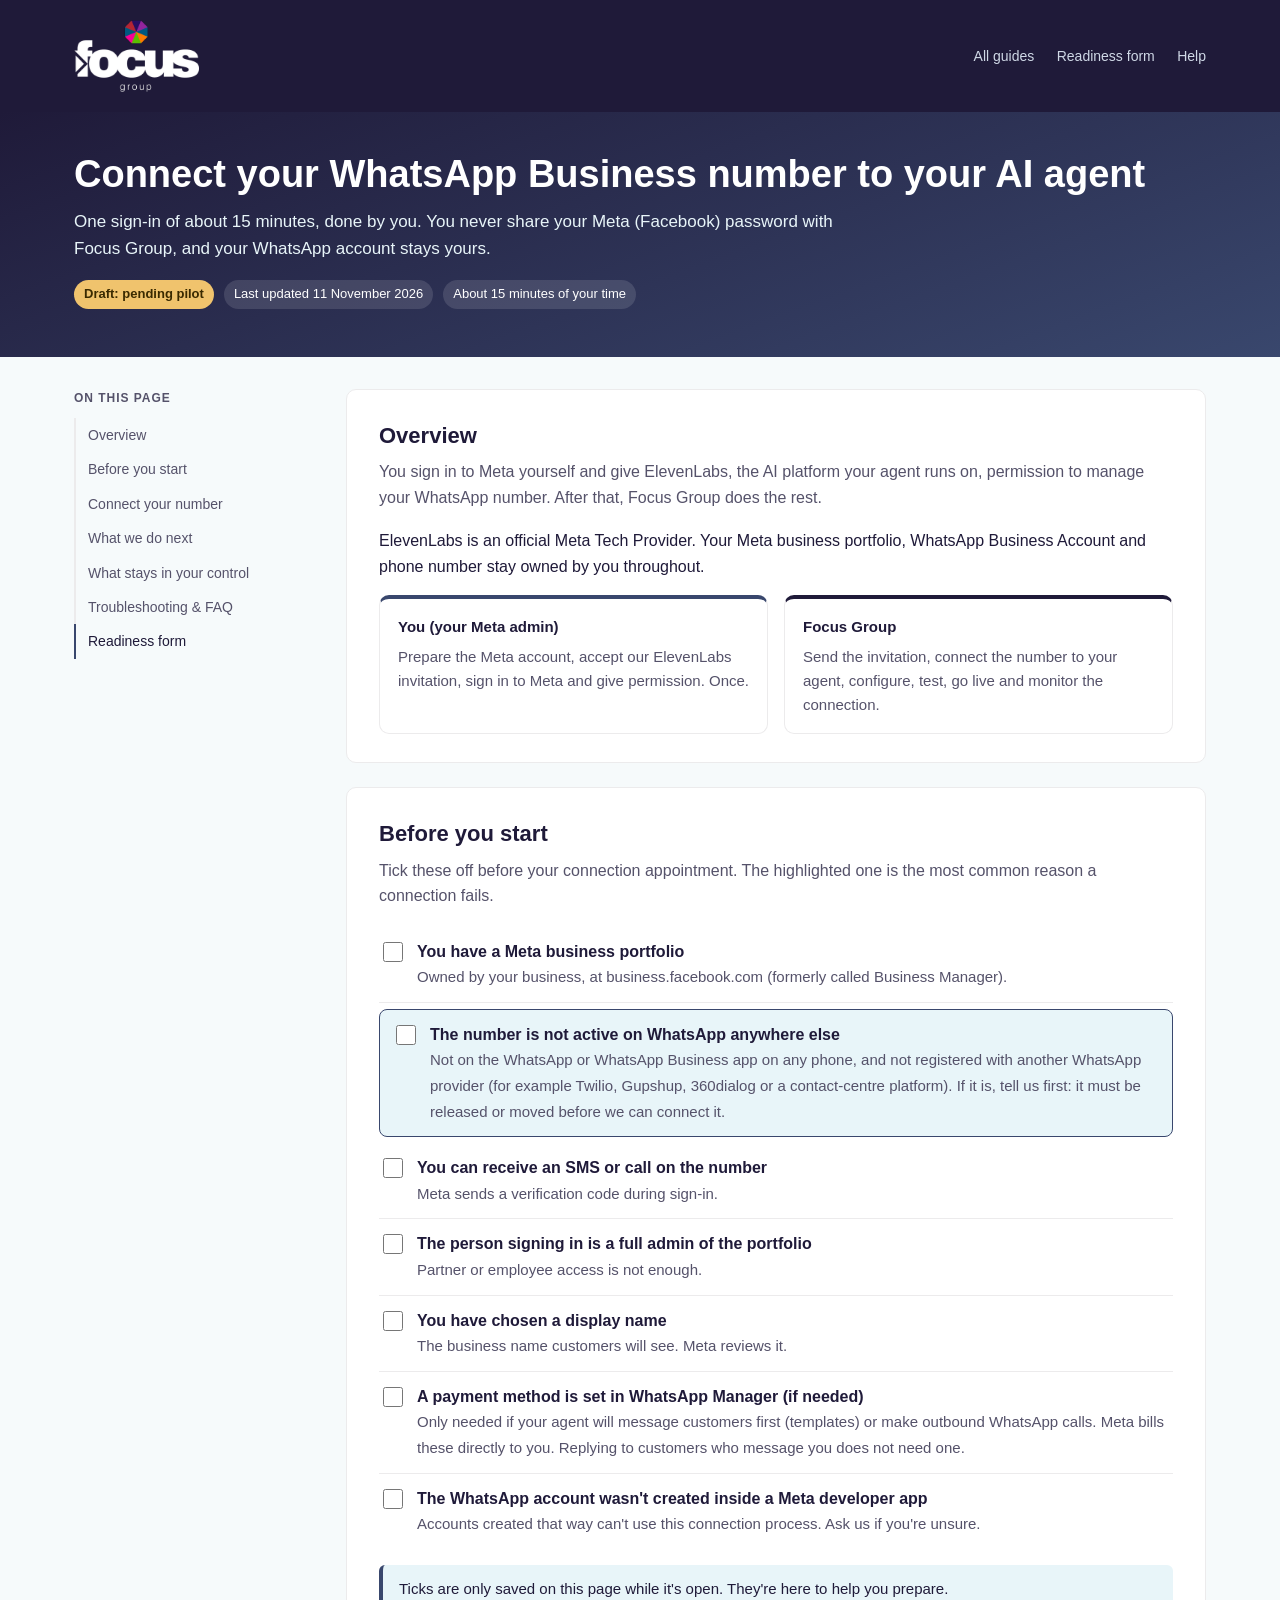
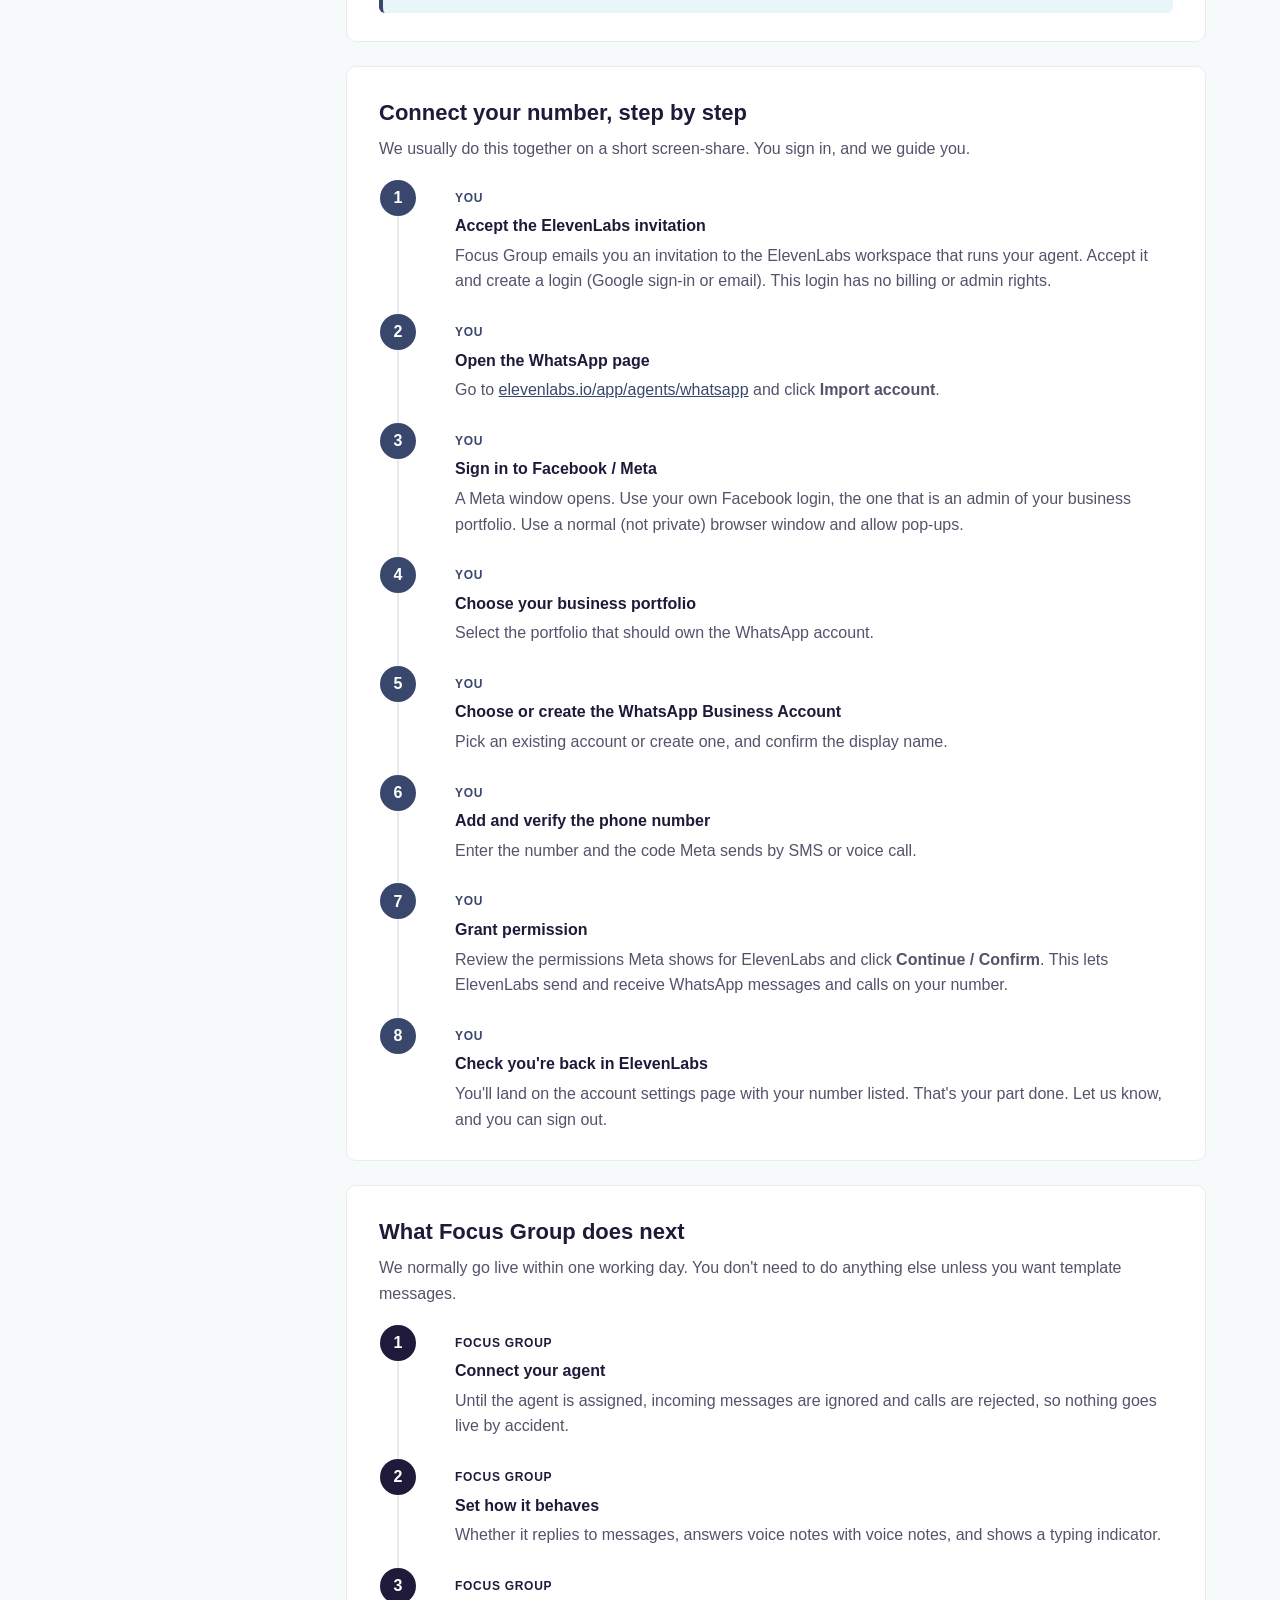
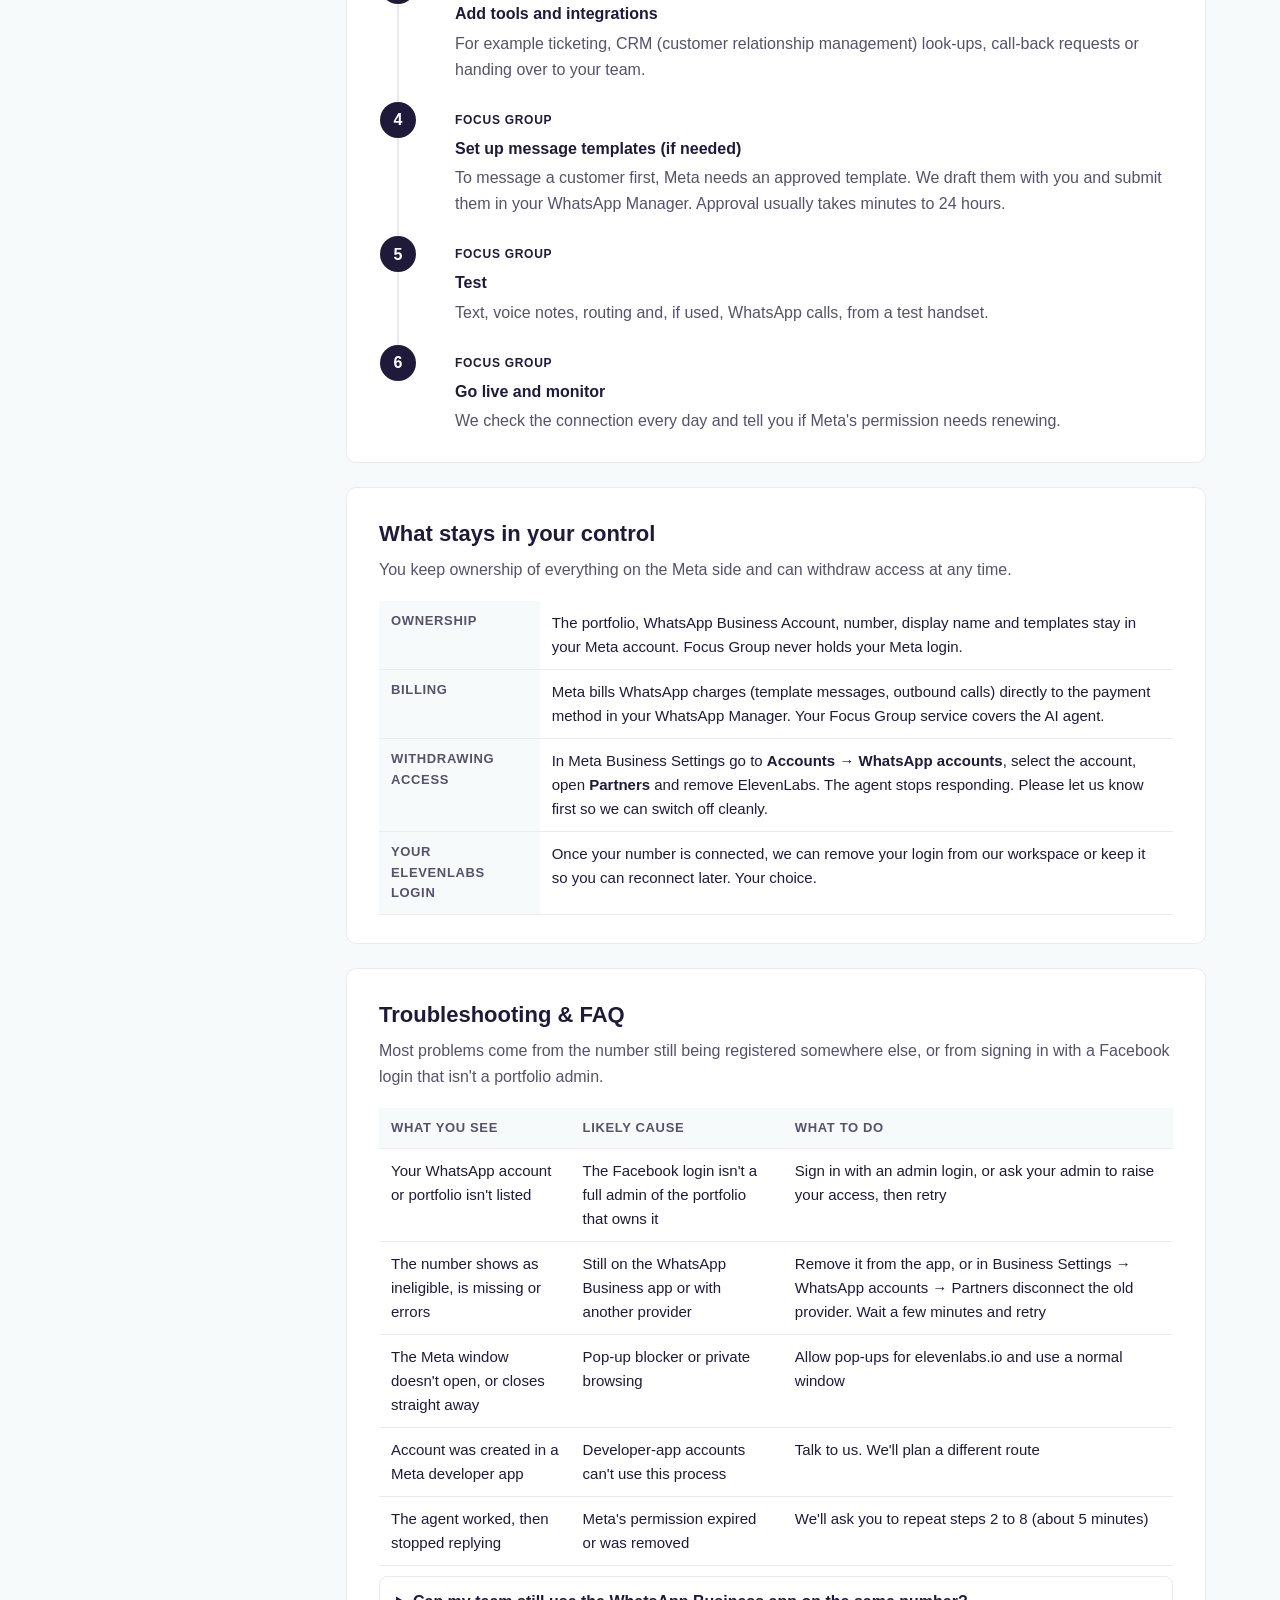
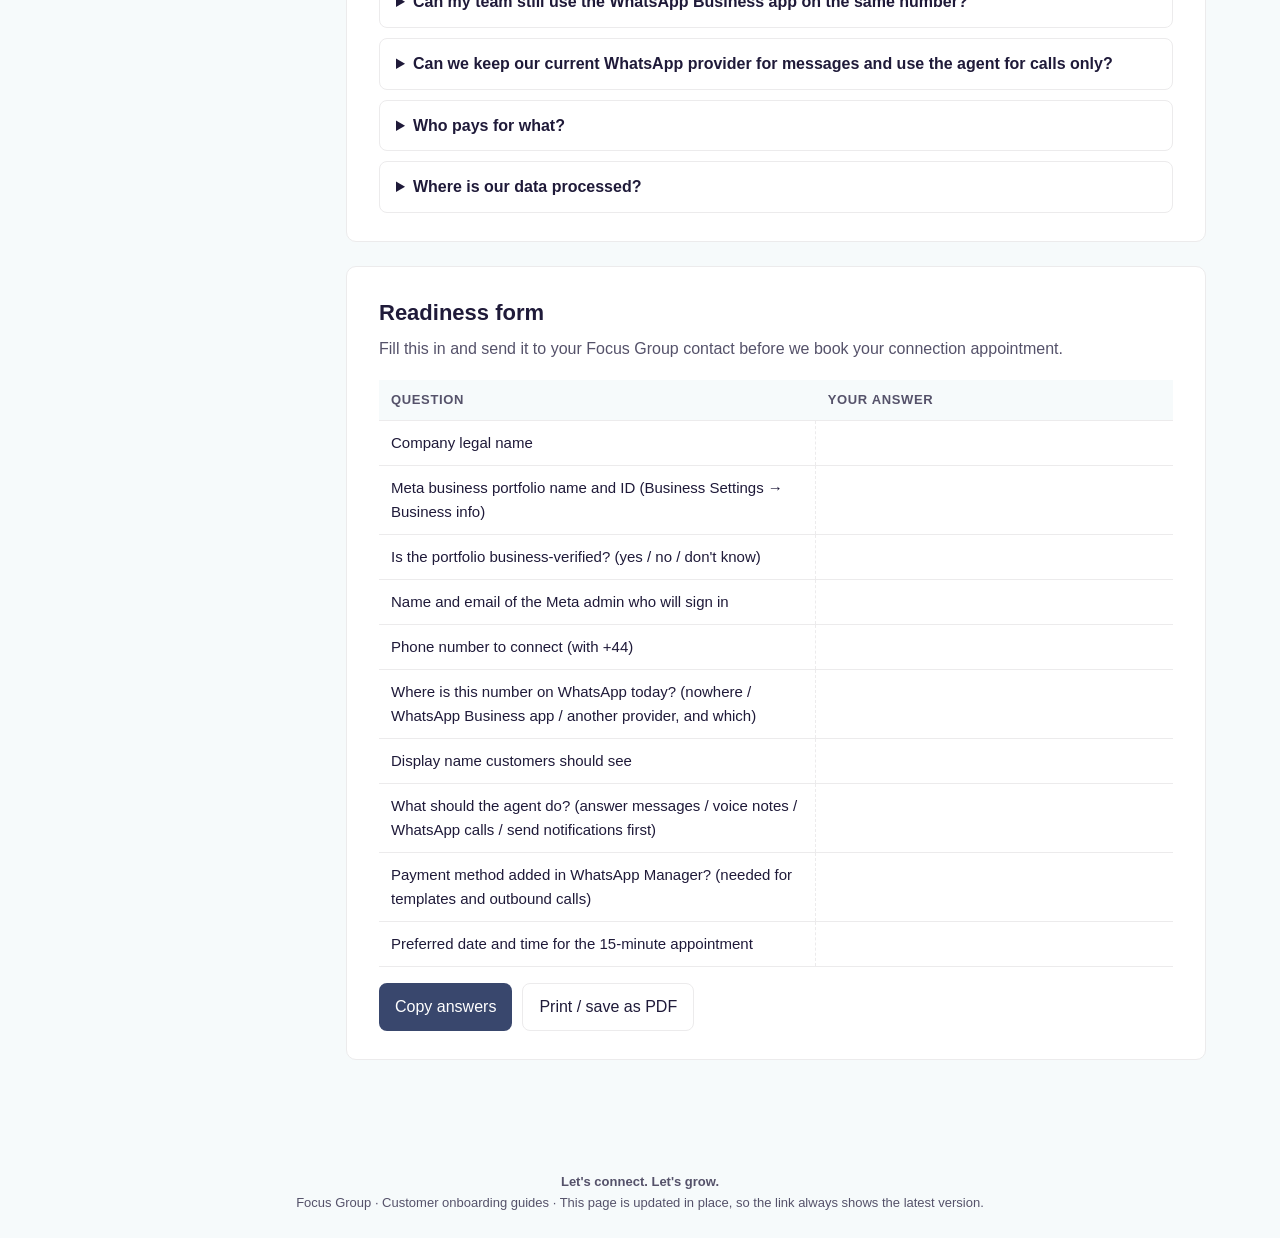
==== commit 19c29b40: "Add Focus Group logo, marque favicon and brand font fallback Co-Authored-By: Claude Opus 5.5 <norepl" ====
--- a/whatsapp/index.html
+++ b/whatsapp/index.html
@@ -5,13 +5,15 @@
 <meta name="viewport" content="width=device-width, initial-scale=1">
 <title>Connect your WhatsApp Business number to your AI agent | Focus Group</title>
 <meta name="description" content="How to connect your WhatsApp Business number to your Focus Group AI agent, without sharing your Meta login.">
+<link rel="icon" type="image/png" href="../assets/img/favicon.png">
+<link rel="apple-touch-icon" href="../assets/img/apple-touch-icon.png">
 <link rel="stylesheet" href="../assets/style.css">
 </head>
 <body>
 
 <header class="site-header">
   <div class="wrap">
-    <a class="wordmark" href="../">Focus <span>Group</span></a>
+    <a class="logo" href="../" aria-label="Focus Group home"><img src="../assets/img/focus-group-logo-white.png" alt="Focus Group"></a>
     <nav>
       <a href="../">All guides</a>
       <a href="#form">Readiness form</a>
@@ -22,6 +24,7 @@
 
 <div class="hero">
   <div class="wrap">
+    <img class="print-logo" src="../assets/img/focus-group-logo-navy.png" alt="Focus Group">
     <h1>Connect your WhatsApp Business number to your AI agent</h1>
     <p>One sign-in of about 15 minutes, done by you. You never share your Meta (Facebook) password with Focus Group, and your WhatsApp account stays yours.</p>
     <div class="meta">
--- a/assets/style.css
+++ b/assets/style.css
@@ -13,7 +13,7 @@
   --warn-bg: #fff7e6;
   --warn-line: #f0c36d;
   --radius: 10px;
-  --font: "Inter", "Segoe UI", system-ui, -apple-system, Roboto, Arial, sans-serif;
+  --font: "FS Elliot", Arial, Helvetica, sans-serif; /* FS Elliot if installed, Arial as the brand fallback */
 }
 
 * { box-sizing: border-box; }
@@ -36,10 +36,10 @@
 }
 .site-header .wrap {
   display: flex; align-items: center; justify-content: space-between;
-  gap: 16px; padding: 14px 24px; max-width: 1180px; margin: 0 auto;
+  gap: 16px; padding: 16px 24px; max-width: 1180px; margin: 0 auto;
 }
-.wordmark { font-weight: 700; letter-spacing: .02em; font-size: 18px; color: inherit; text-decoration: none; }
-.wordmark span { color: var(--accent-soft); font-weight: 400; }
+.logo { display: block; line-height: 0; padding: 4px 0; }
+.logo img { height: 72px; width: auto; display: block; } /* brand minimum is 58px on screen */
 .site-header nav a { color: #cfd8e6; text-decoration: none; font-size: 14px; margin-left: 18px; }
 .site-header nav a:hover { color: #fff; }
 
@@ -178,3 +178,9 @@
   main section { border: 0; padding: 0 0 12px; break-inside: avoid-page; }
   .site-header { background: none; color: var(--ink); }
 }
+
+.print-logo { display: none; }
+@media print {
+  .site-header .logo { display: none; }
+  .print-logo { display: block; height: 58px; width: auto; margin-bottom: 12px; }
+}
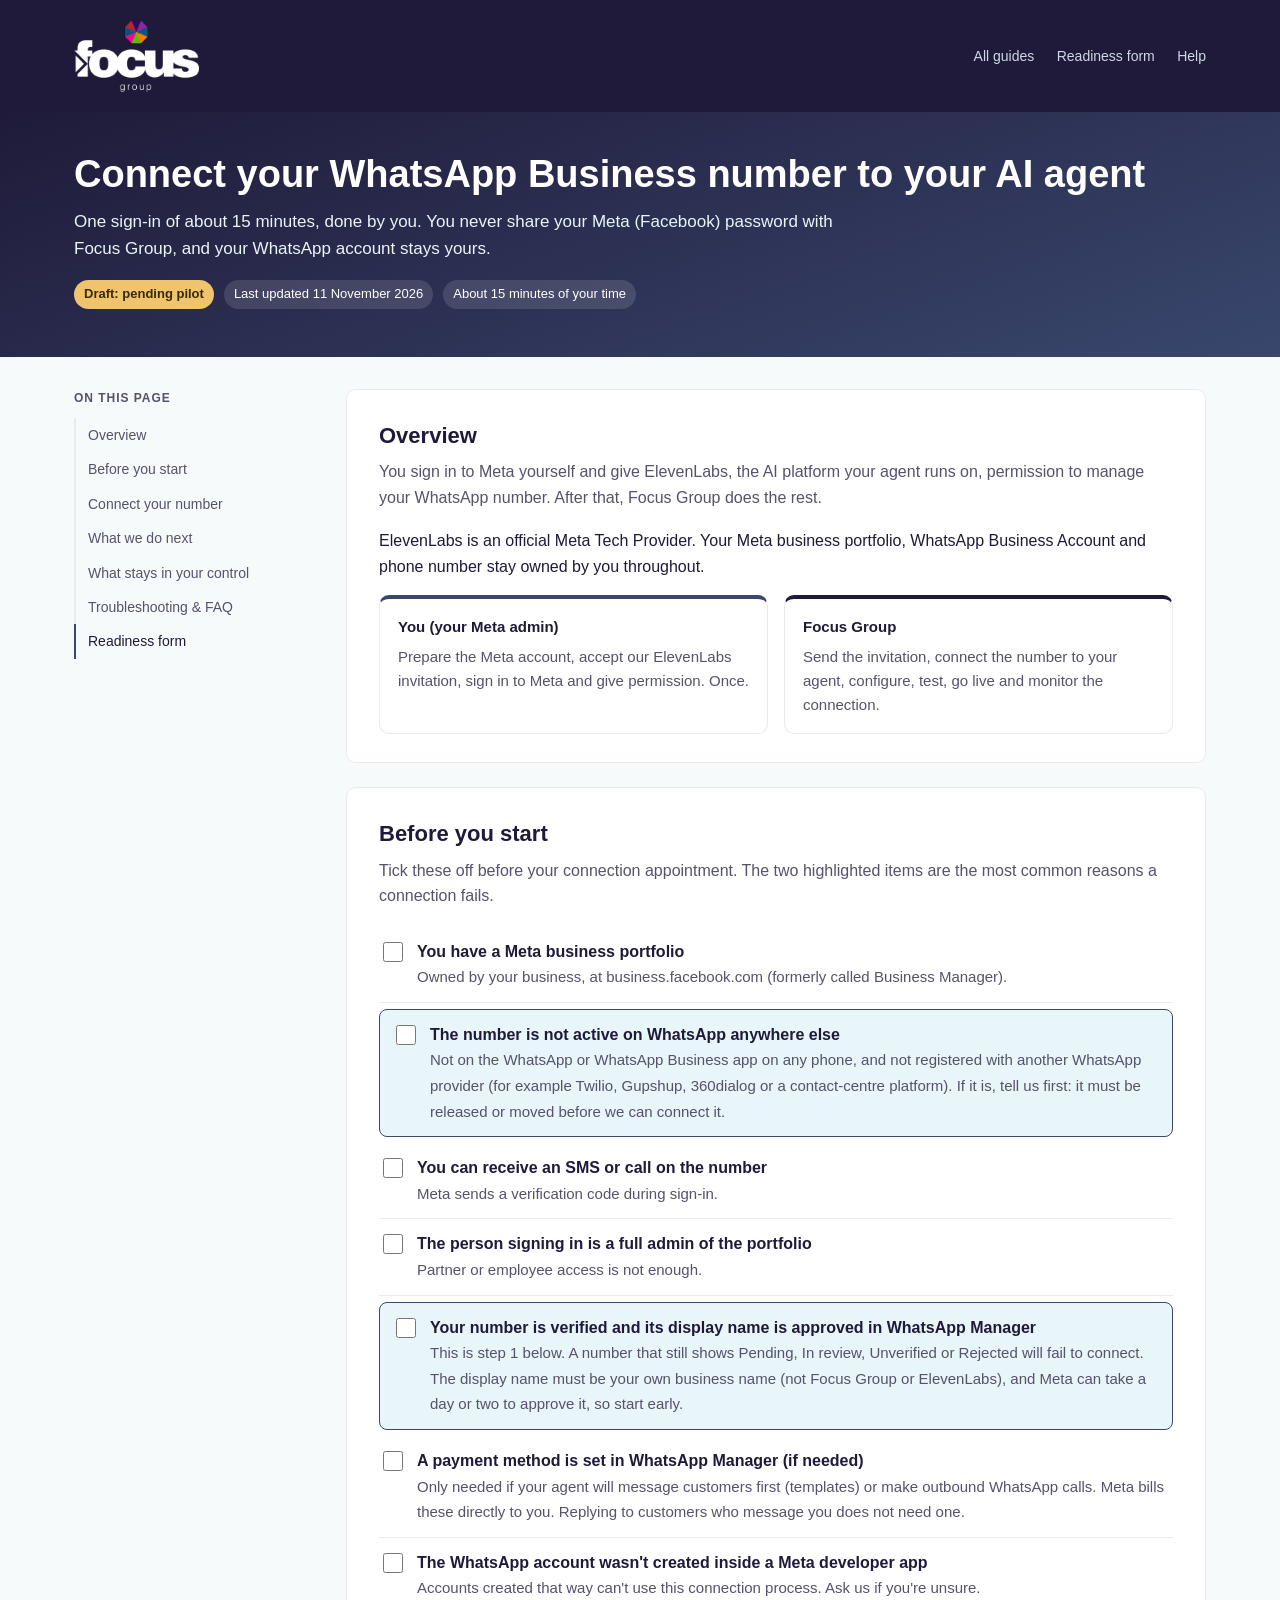
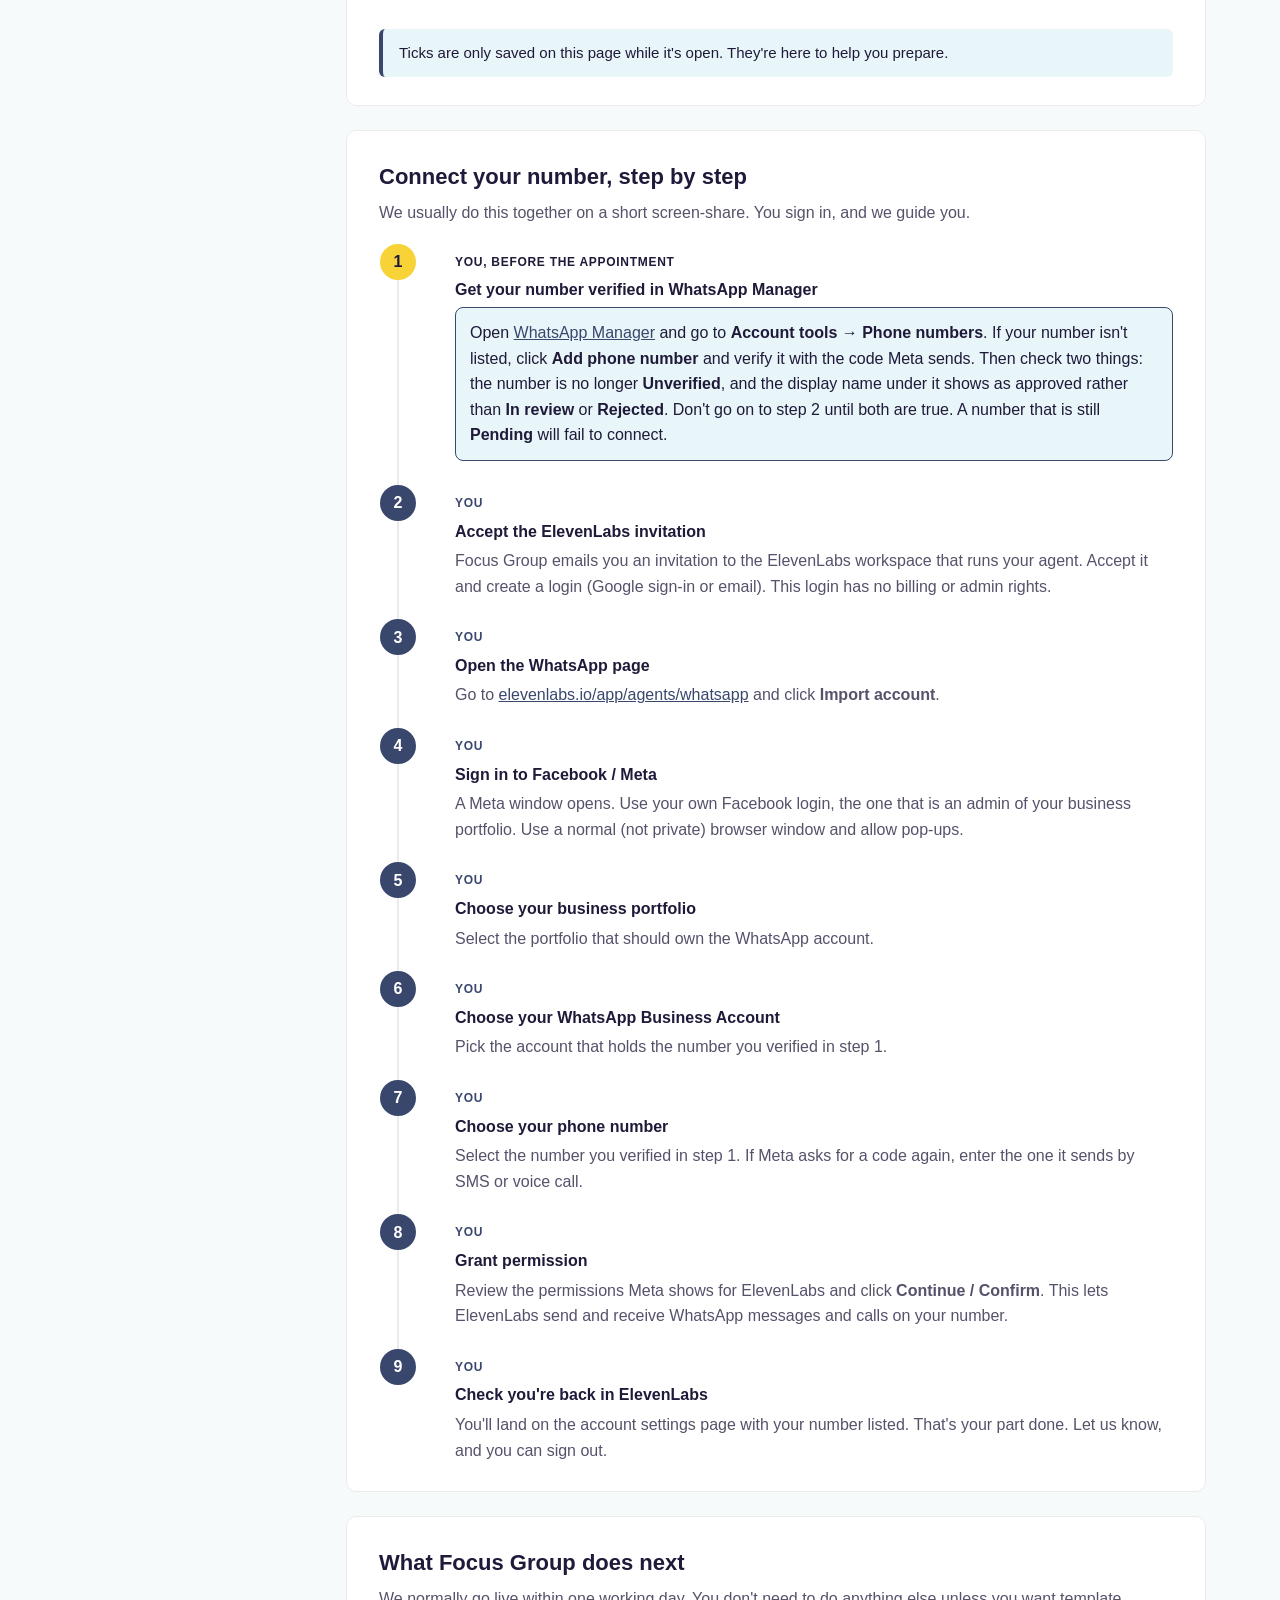
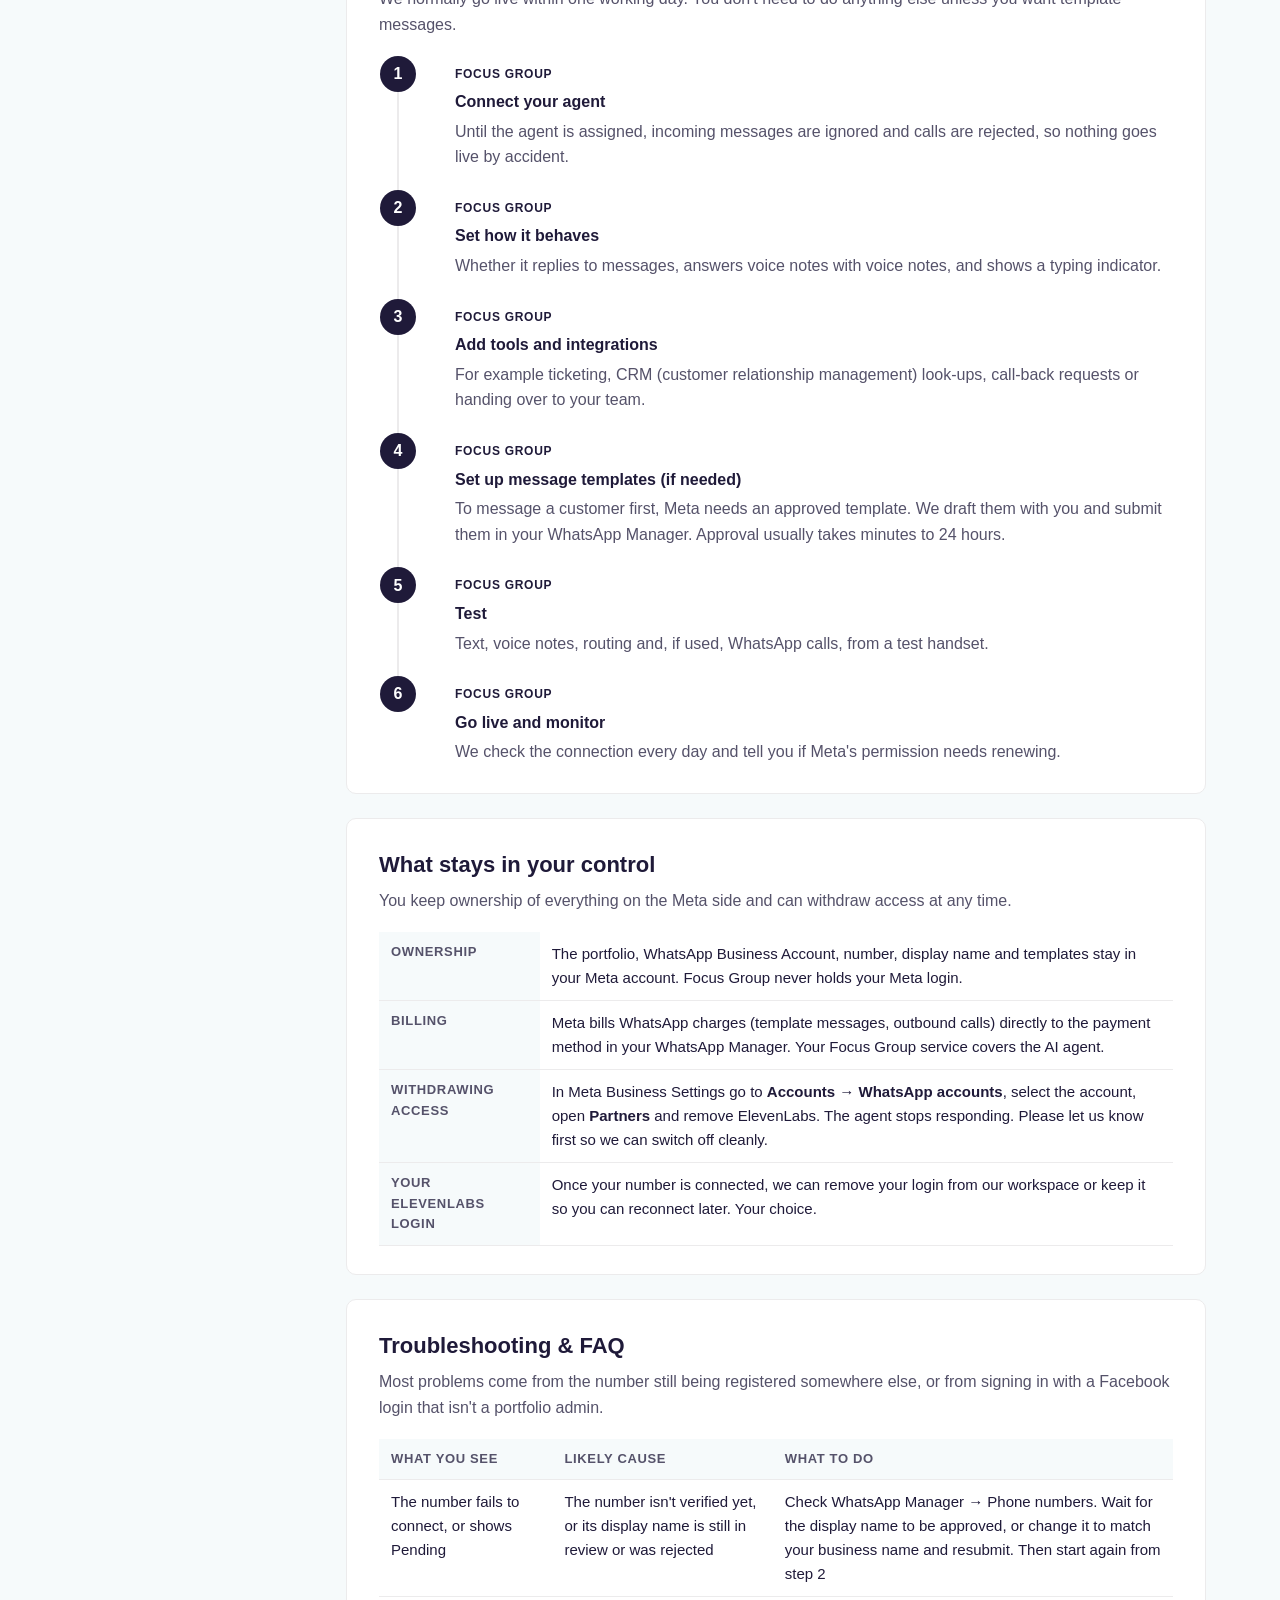
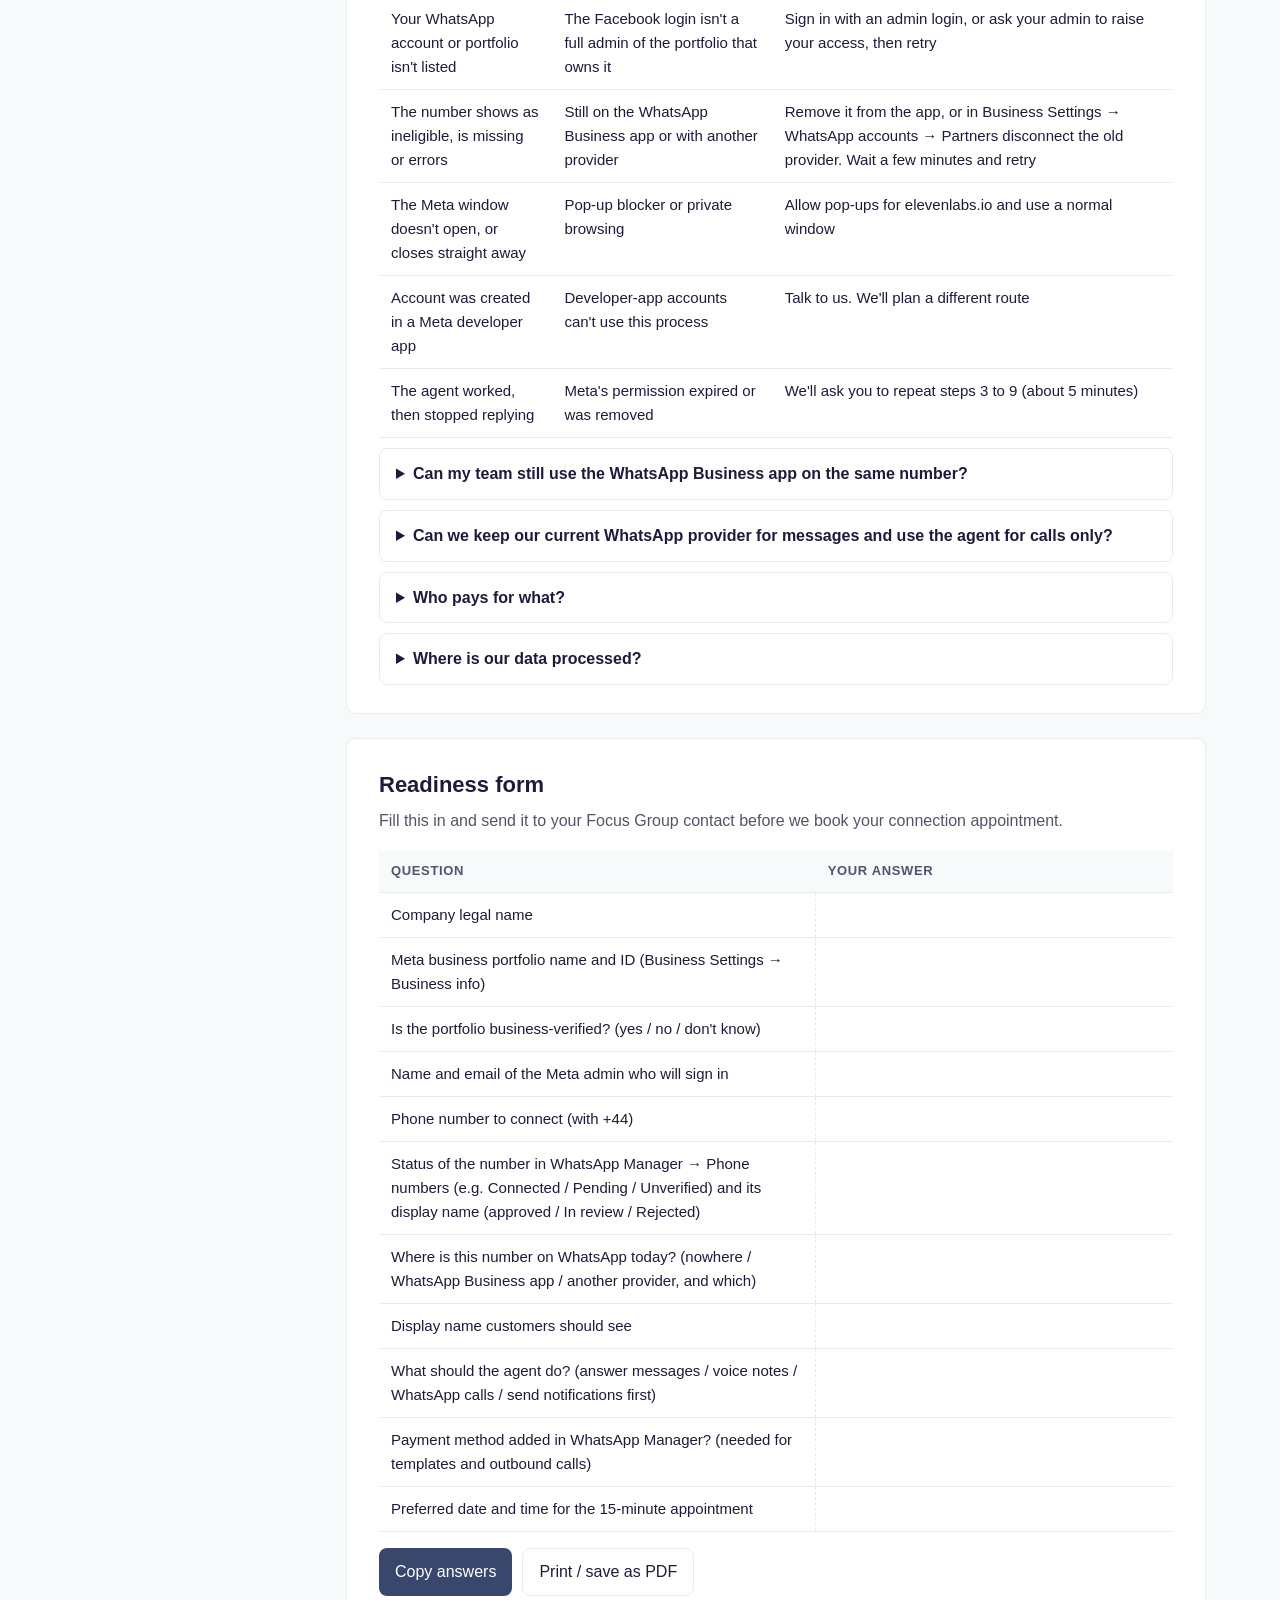
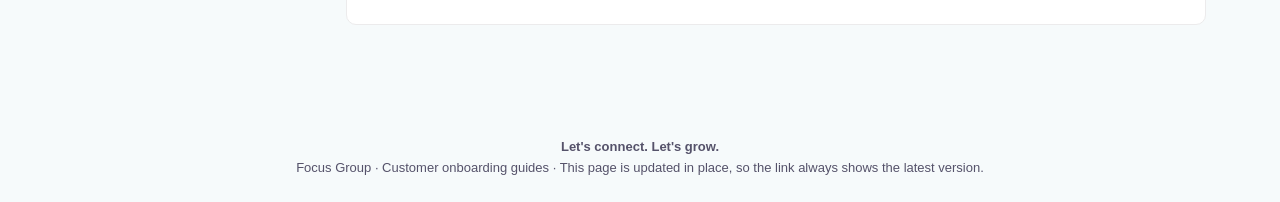
==== commit e1cd7d6e: "Add step 1: verify number and display name in WhatsApp Manager first Pilot number +44 7846 727835 fa" ====
--- a/whatsapp/index.html
+++ b/whatsapp/index.html
@@ -68,13 +68,13 @@
 
     <section id="before">
       <h2>Before you start</h2>
-      <p class="lead">Tick these off before your connection appointment. The highlighted one is the most common reason a connection fails.</p>
+      <p class="lead">Tick these off before your connection appointment. The two highlighted items are the most common reasons a connection fails.</p>
       <ul class="checklist">
         <li><input type="checkbox" aria-label="done"><div><strong>You have a Meta business portfolio</strong><span>Owned by your business, at business.facebook.com (formerly called Business Manager).</span></div></li>
         <li class="key"><input type="checkbox" aria-label="done"><div><strong>The number is not active on WhatsApp anywhere else</strong><span>Not on the WhatsApp or WhatsApp Business app on any phone, and not registered with another WhatsApp provider (for example Twilio, Gupshup, 360dialog or a contact-centre platform). If it is, tell us first: it must be released or moved before we can connect it.</span></div></li>
         <li><input type="checkbox" aria-label="done"><div><strong>You can receive an SMS or call on the number</strong><span>Meta sends a verification code during sign-in.</span></div></li>
         <li><input type="checkbox" aria-label="done"><div><strong>The person signing in is a full admin of the portfolio</strong><span>Partner or employee access is not enough.</span></div></li>
-        <li><input type="checkbox" aria-label="done"><div><strong>You have chosen a display name</strong><span>The business name customers will see. Meta reviews it.</span></div></li>
+        <li class="key"><input type="checkbox" aria-label="done"><div><strong>Your number is verified and its display name is approved in WhatsApp Manager</strong><span>This is step 1 below. A number that still shows Pending, In review, Unverified or Rejected will fail to connect. The display name must be your own business name (not Focus Group or ElevenLabs), and Meta can take a day or two to approve it, so start early.</span></div></li>
         <li><input type="checkbox" aria-label="done"><div><strong>A payment method is set in WhatsApp Manager (if needed)</strong><span>Only needed if your agent will message customers first (templates) or make outbound WhatsApp calls. Meta bills these directly to you. Replying to customers who message you does not need one.</span></div></li>
         <li><input type="checkbox" aria-label="done"><div><strong>The WhatsApp account wasn't created inside a Meta developer app</strong><span>Accounts created that way can't use this connection process. Ask us if you're unsure.</span></div></li>
       </ul>
@@ -85,12 +85,13 @@
       <h2>Connect your number, step by step</h2>
       <p class="lead">We usually do this together on a short screen-share. You sign in, and we guide you.</p>
       <ol class="steps">
+        <li class="gate"><span class="who">You, before the appointment</span><h3>Get your number verified in WhatsApp Manager</h3><p>Open <a href="https://business.facebook.com/wa/manage/phone-numbers/" target="_blank" rel="noopener">WhatsApp Manager</a> and go to <strong>Account tools → Phone numbers</strong>. If your number isn't listed, click <strong>Add phone number</strong> and verify it with the code Meta sends. Then check two things: the number is no longer <strong>Unverified</strong>, and the display name under it shows as approved rather than <strong>In review</strong> or <strong>Rejected</strong>. Don't go on to step 2 until both are true. A number that is still <strong>Pending</strong> will fail to connect.</p></li>
         <li><span class="who">You</span><h3>Accept the ElevenLabs invitation</h3><p>Focus Group emails you an invitation to the ElevenLabs workspace that runs your agent. Accept it and create a login (Google sign-in or email). This login has no billing or admin rights.</p></li>
         <li><span class="who">You</span><h3>Open the WhatsApp page</h3><p>Go to <a href="https://elevenlabs.io/app/agents/whatsapp" target="_blank" rel="noopener">elevenlabs.io/app/agents/whatsapp</a> and click <strong>Import account</strong>.</p></li>
         <li><span class="who">You</span><h3>Sign in to Facebook / Meta</h3><p>A Meta window opens. Use your own Facebook login, the one that is an admin of your business portfolio. Use a normal (not private) browser window and allow pop-ups.</p></li>
         <li><span class="who">You</span><h3>Choose your business portfolio</h3><p>Select the portfolio that should own the WhatsApp account.</p></li>
-        <li><span class="who">You</span><h3>Choose or create the WhatsApp Business Account</h3><p>Pick an existing account or create one, and confirm the display name.</p></li>
-        <li><span class="who">You</span><h3>Add and verify the phone number</h3><p>Enter the number and the code Meta sends by SMS or voice call.</p></li>
+        <li><span class="who">You</span><h3>Choose your WhatsApp Business Account</h3><p>Pick the account that holds the number you verified in step 1.</p></li>
+        <li><span class="who">You</span><h3>Choose your phone number</h3><p>Select the number you verified in step 1. If Meta asks for a code again, enter the one it sends by SMS or voice call.</p></li>
         <li><span class="who">You</span><h3>Grant permission</h3><p>Review the permissions Meta shows for ElevenLabs and click <strong>Continue / Confirm</strong>. This lets ElevenLabs send and receive WhatsApp messages and calls on your number.</p></li>
         <li><span class="who">You</span><h3>Check you're back in ElevenLabs</h3><p>You'll land on the account settings page with your number listed. That's your part done. Let us know, and you can sign out.</p></li>
       </ol>
@@ -128,11 +129,12 @@
       <table>
         <thead><tr><th>What you see</th><th>Likely cause</th><th>What to do</th></tr></thead>
         <tbody>
+          <tr><td>The number fails to connect, or shows Pending</td><td>The number isn't verified yet, or its display name is still in review or was rejected</td><td>Check WhatsApp Manager → Phone numbers. Wait for the display name to be approved, or change it to match your business name and resubmit. Then start again from step 2</td></tr>
           <tr><td>Your WhatsApp account or portfolio isn't listed</td><td>The Facebook login isn't a full admin of the portfolio that owns it</td><td>Sign in with an admin login, or ask your admin to raise your access, then retry</td></tr>
           <tr><td>The number shows as ineligible, is missing or errors</td><td>Still on the WhatsApp Business app or with another provider</td><td>Remove it from the app, or in Business Settings → WhatsApp accounts → Partners disconnect the old provider. Wait a few minutes and retry</td></tr>
           <tr><td>The Meta window doesn't open, or closes straight away</td><td>Pop-up blocker or private browsing</td><td>Allow pop-ups for elevenlabs.io and use a normal window</td></tr>
           <tr><td>Account was created in a Meta developer app</td><td>Developer-app accounts can't use this process</td><td>Talk to us. We'll plan a different route</td></tr>
-          <tr><td>The agent worked, then stopped replying</td><td>Meta's permission expired or was removed</td><td>We'll ask you to repeat steps 2 to 8 (about 5 minutes)</td></tr>
+          <tr><td>The agent worked, then stopped replying</td><td>Meta's permission expired or was removed</td><td>We'll ask you to repeat steps 3 to 9 (about 5 minutes)</td></tr>
         </tbody>
       </table>
 
@@ -165,6 +167,7 @@
           <tr><td>Is the portfolio business-verified? (yes / no / don't know)</td><td contenteditable="true"></td></tr>
           <tr><td>Name and email of the Meta admin who will sign in</td><td contenteditable="true"></td></tr>
           <tr><td>Phone number to connect (with +44)</td><td contenteditable="true"></td></tr>
+          <tr><td>Status of the number in WhatsApp Manager → Phone numbers (e.g. Connected / Pending / Unverified) and its display name (approved / In review / Rejected)</td><td contenteditable="true"></td></tr>
           <tr><td>Where is this number on WhatsApp today? (nowhere / WhatsApp Business app / another provider, and which)</td><td contenteditable="true"></td></tr>
           <tr><td>Display name customers should see</td><td contenteditable="true"></td></tr>
           <tr><td>What should the agent do? (answer messages / voice notes / WhatsApp calls / send notifications first)</td><td contenteditable="true"></td></tr>
--- a/assets/style.css
+++ b/assets/style.css
@@ -184,3 +184,9 @@
   .site-header .logo { display: none; }
   .print-logo { display: block; height: 58px; width: auto; margin-bottom: 12px; }
 }
+
+/* Gate step: must be done before the appointment */
+.steps li.gate::before { background: #F7D338; color: var(--brand); }
+.steps li.gate { padding-bottom: 24px; }
+.steps li.gate p { background: var(--accent-soft); border: 1px solid var(--accent); border-radius: 8px; padding: 12px 14px; color: var(--ink); }
+.steps li.gate .who { color: var(--brand); }
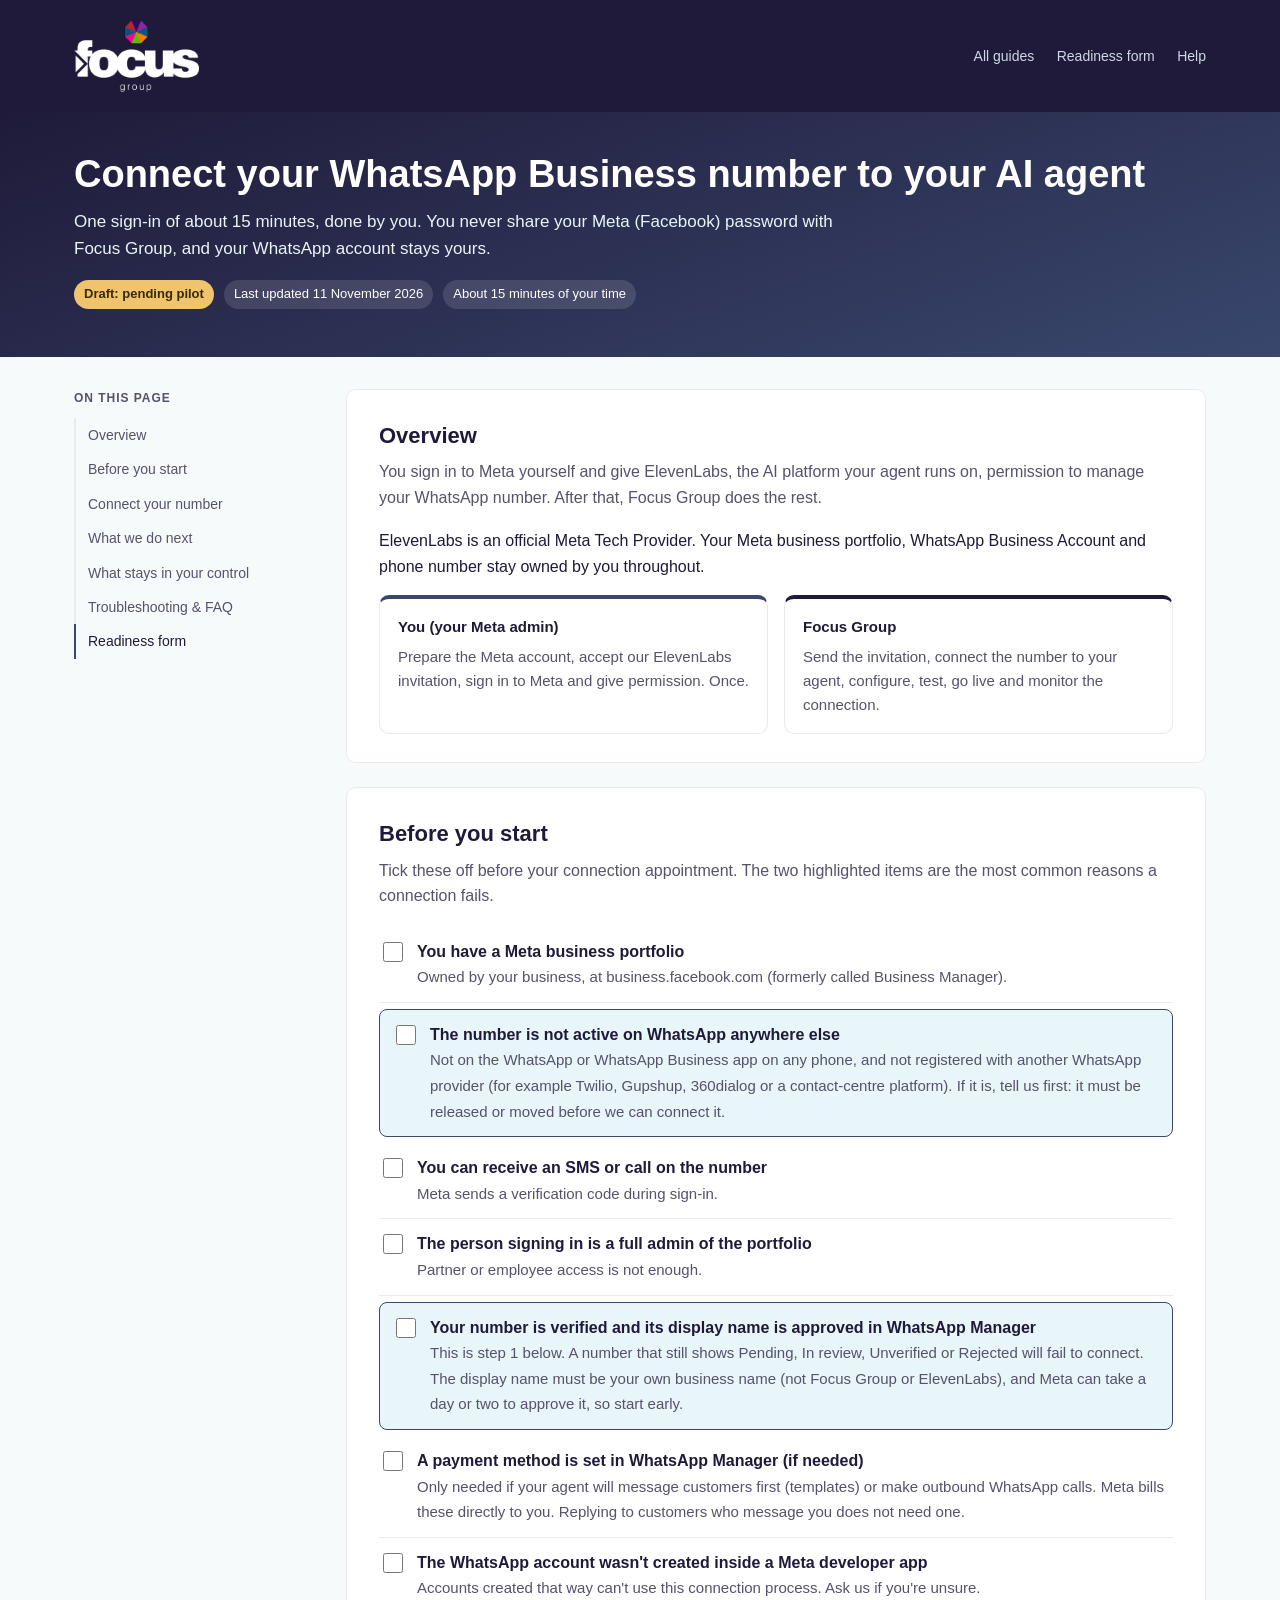
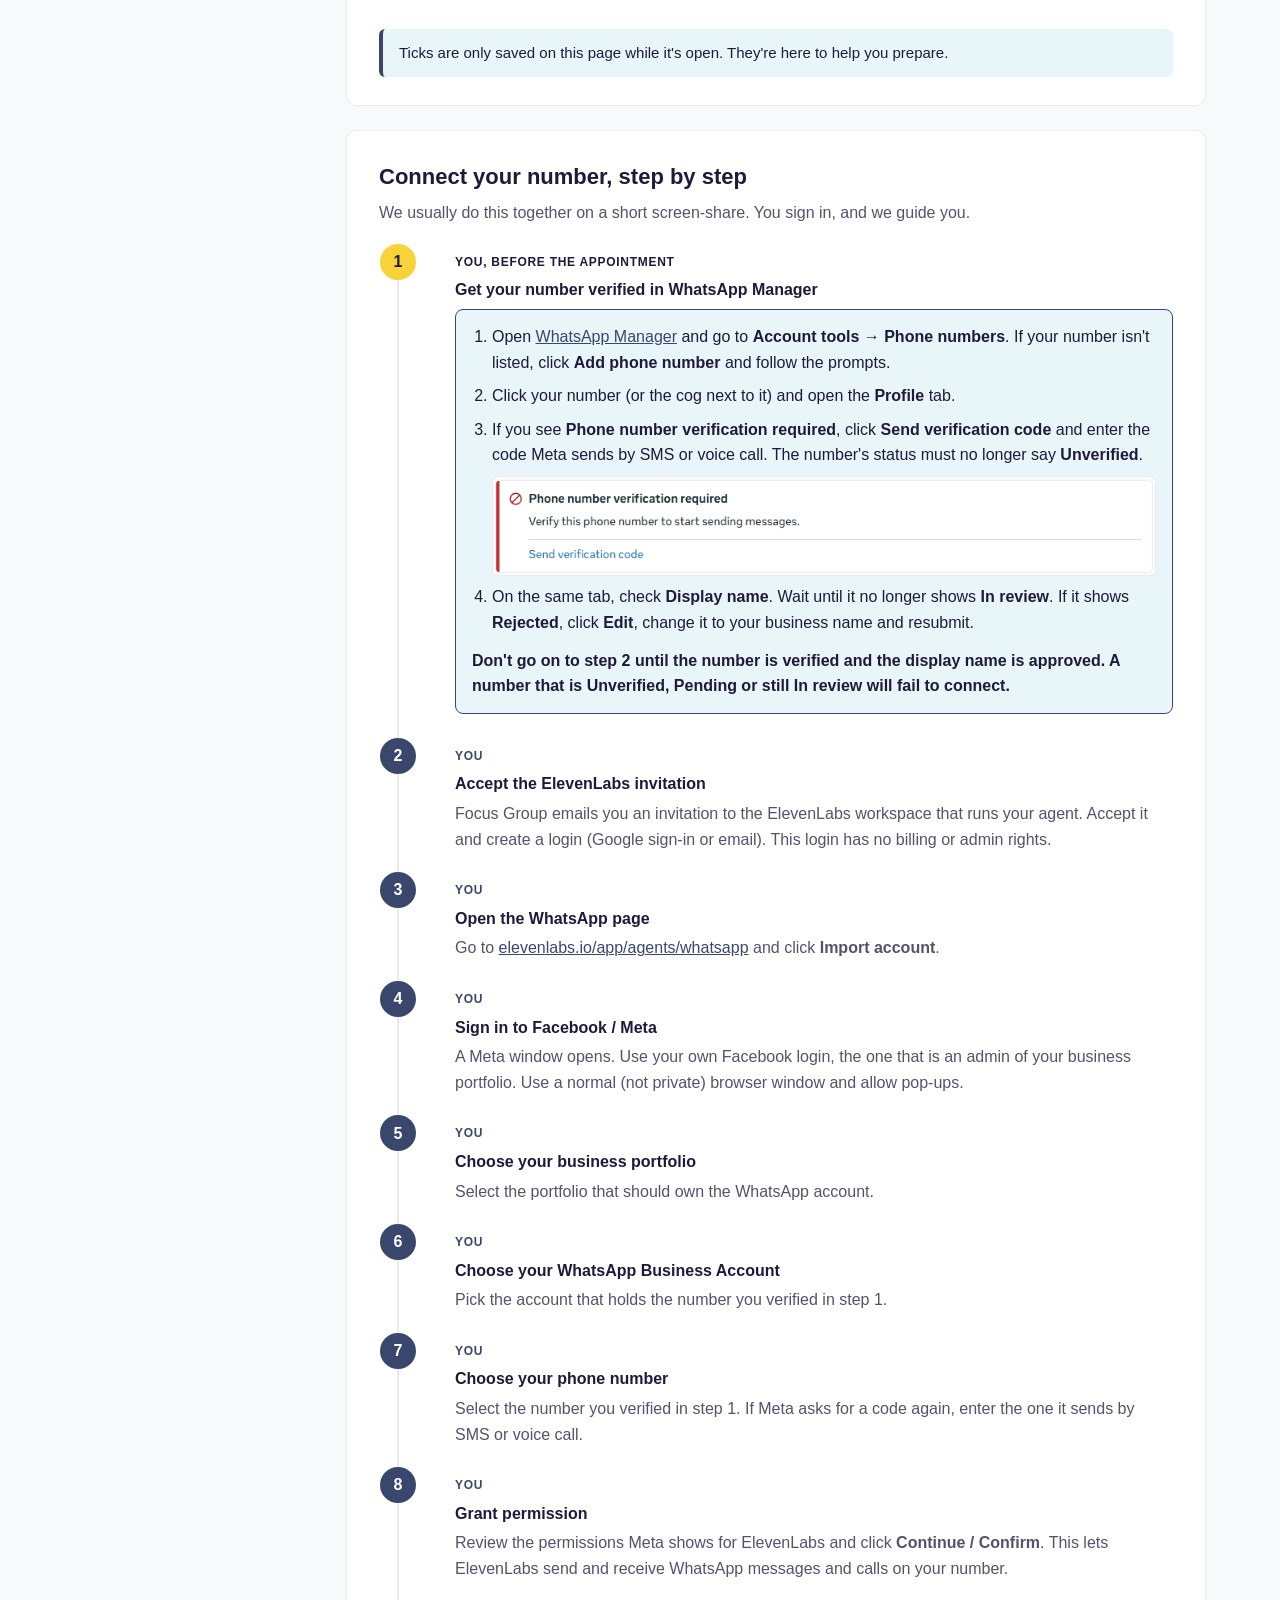
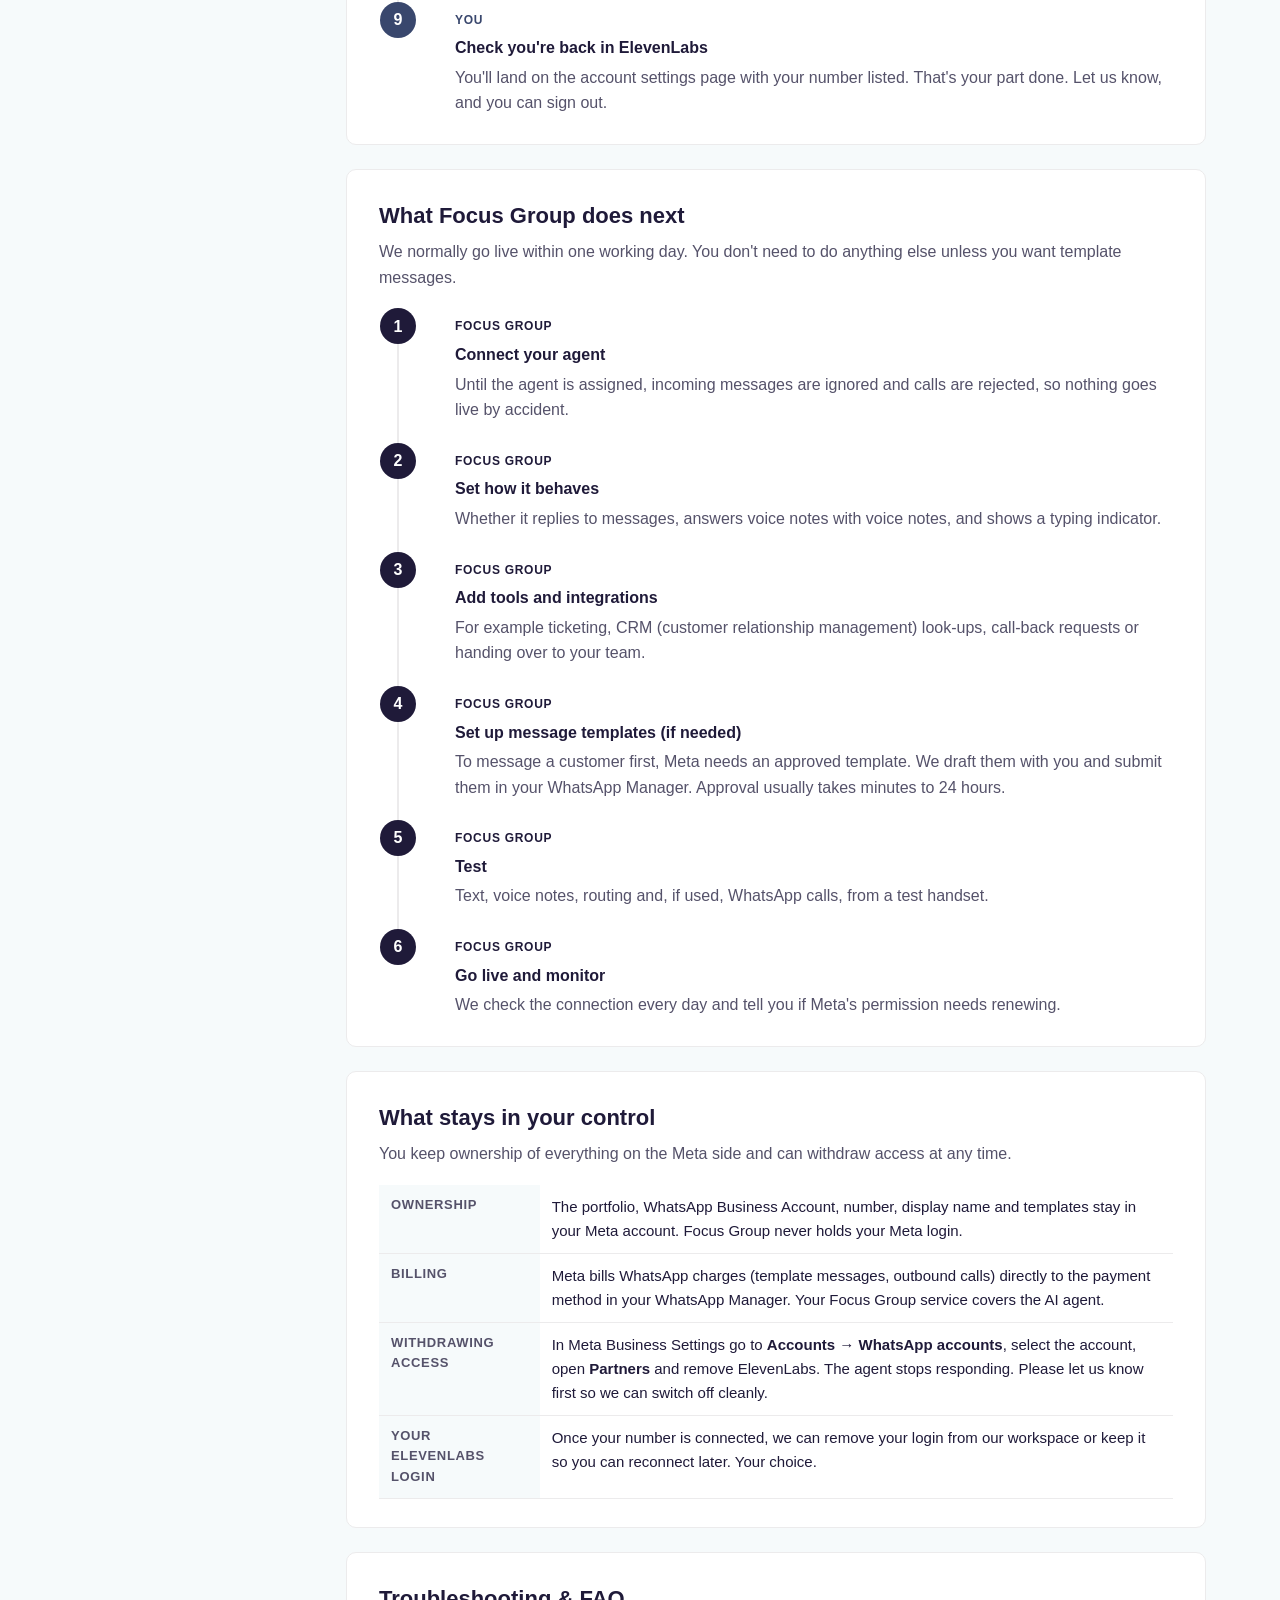
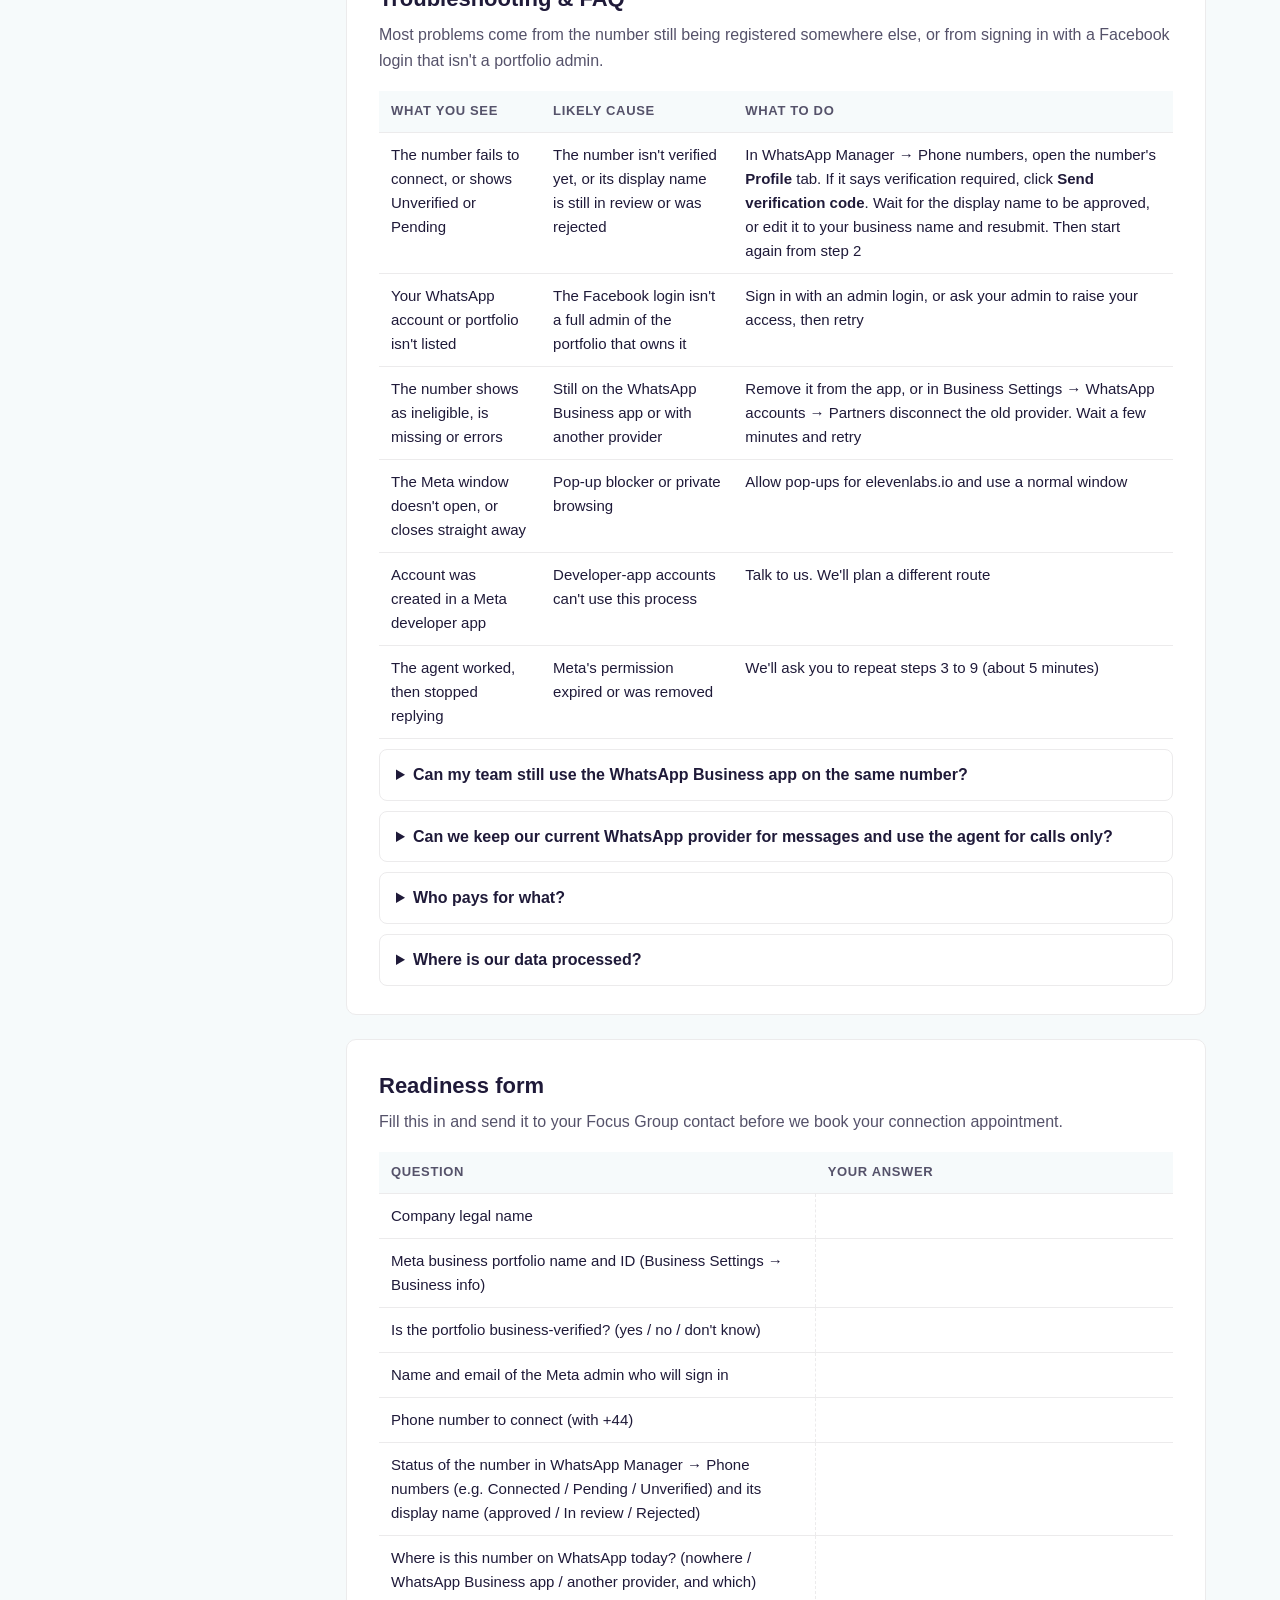
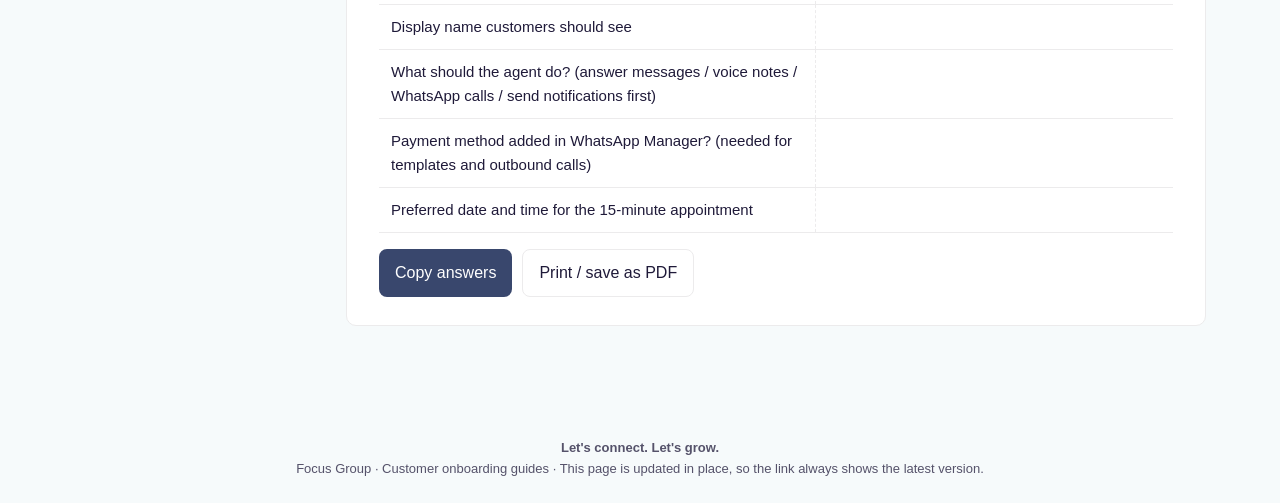
==== commit 84f1db39: "Step 1: verify number via Profile > Send verification code, with screenshot Co-Authored-By: Claude O" ====
--- a/whatsapp/index.html
+++ b/whatsapp/index.html
@@ -85,7 +85,16 @@
       <h2>Connect your number, step by step</h2>
       <p class="lead">We usually do this together on a short screen-share. You sign in, and we guide you.</p>
       <ol class="steps">
-        <li class="gate"><span class="who">You, before the appointment</span><h3>Get your number verified in WhatsApp Manager</h3><p>Open <a href="https://business.facebook.com/wa/manage/phone-numbers/" target="_blank" rel="noopener">WhatsApp Manager</a> and go to <strong>Account tools → Phone numbers</strong>. If your number isn't listed, click <strong>Add phone number</strong> and verify it with the code Meta sends. Then check two things: the number is no longer <strong>Unverified</strong>, and the display name under it shows as approved rather than <strong>In review</strong> or <strong>Rejected</strong>. Don't go on to step 2 until both are true. A number that is still <strong>Pending</strong> will fail to connect.</p></li>
+        <li class="gate"><span class="who">You, before the appointment</span><h3>Get your number verified in WhatsApp Manager</h3>
+          <div class="gate-box">
+            <ol class="substeps">
+              <li>Open <a href="https://business.facebook.com/wa/manage/phone-numbers/" target="_blank" rel="noopener">WhatsApp Manager</a> and go to <strong>Account tools → Phone numbers</strong>. If your number isn't listed, click <strong>Add phone number</strong> and follow the prompts.</li>
+              <li>Click your number (or the cog next to it) and open the <strong>Profile</strong> tab.</li>
+              <li>If you see <strong>Phone number verification required</strong>, click <strong>Send verification code</strong> and enter the code Meta sends by SMS or voice call. The number's status must no longer say <strong>Unverified</strong>.<img class="shot" src="../assets/img/wa-manager-verify.png" alt="WhatsApp Manager message: Phone number verification required, with a Send verification code link"></li>
+              <li>On the same tab, check <strong>Display name</strong>. Wait until it no longer shows <strong>In review</strong>. If it shows <strong>Rejected</strong>, click <strong>Edit</strong>, change it to your business name and resubmit.</li>
+            </ol>
+            <p class="gate-stop">Don't go on to step 2 until the number is verified and the display name is approved. A number that is Unverified, Pending or still In review will fail to connect.</p>
+          </div></li>
         <li><span class="who">You</span><h3>Accept the ElevenLabs invitation</h3><p>Focus Group emails you an invitation to the ElevenLabs workspace that runs your agent. Accept it and create a login (Google sign-in or email). This login has no billing or admin rights.</p></li>
         <li><span class="who">You</span><h3>Open the WhatsApp page</h3><p>Go to <a href="https://elevenlabs.io/app/agents/whatsapp" target="_blank" rel="noopener">elevenlabs.io/app/agents/whatsapp</a> and click <strong>Import account</strong>.</p></li>
         <li><span class="who">You</span><h3>Sign in to Facebook / Meta</h3><p>A Meta window opens. Use your own Facebook login, the one that is an admin of your business portfolio. Use a normal (not private) browser window and allow pop-ups.</p></li>
@@ -129,7 +138,7 @@
       <table>
         <thead><tr><th>What you see</th><th>Likely cause</th><th>What to do</th></tr></thead>
         <tbody>
-          <tr><td>The number fails to connect, or shows Pending</td><td>The number isn't verified yet, or its display name is still in review or was rejected</td><td>Check WhatsApp Manager → Phone numbers. Wait for the display name to be approved, or change it to match your business name and resubmit. Then start again from step 2</td></tr>
+          <tr><td>The number fails to connect, or shows Unverified or Pending</td><td>The number isn't verified yet, or its display name is still in review or was rejected</td><td>In WhatsApp Manager → Phone numbers, open the number's <strong>Profile</strong> tab. If it says verification required, click <strong>Send verification code</strong>. Wait for the display name to be approved, or edit it to your business name and resubmit. Then start again from step 2</td></tr>
           <tr><td>Your WhatsApp account or portfolio isn't listed</td><td>The Facebook login isn't a full admin of the portfolio that owns it</td><td>Sign in with an admin login, or ask your admin to raise your access, then retry</td></tr>
           <tr><td>The number shows as ineligible, is missing or errors</td><td>Still on the WhatsApp Business app or with another provider</td><td>Remove it from the app, or in Business Settings → WhatsApp accounts → Partners disconnect the old provider. Wait a few minutes and retry</td></tr>
           <tr><td>The Meta window doesn't open, or closes straight away</td><td>Pop-up blocker or private browsing</td><td>Allow pop-ups for elevenlabs.io and use a normal window</td></tr>
--- a/assets/style.css
+++ b/assets/style.css
@@ -188,5 +188,12 @@
 /* Gate step: must be done before the appointment */
 .steps li.gate::before { background: #F7D338; color: var(--brand); }
 .steps li.gate { padding-bottom: 24px; }
-.steps li.gate p { background: var(--accent-soft); border: 1px solid var(--accent); border-radius: 8px; padding: 12px 14px; color: var(--ink); }
+.gate-box { background: var(--accent-soft); border: 1px solid var(--accent); border-radius: 8px; padding: 14px 16px; color: var(--ink); margin-top: 6px; }
+.substeps { margin: 0 0 12px; padding-left: 20px; }
+.substeps li { margin: 0 0 8px; padding: 0; border: 0; }
+.substeps li::before { content: none; }
+.shot { display: block; max-width: 100%; border: 1px solid var(--line); border-radius: 6px; margin: 8px 0 4px; background: #fff; }
+.gate-stop { margin: 0; font-weight: 600; color: var(--brand) !important; }
 .steps li.gate .who { color: var(--brand); }
+.steps .substeps li { counter-increment: none; margin: 0 0 8px; padding: 0; border: 0; position: static; list-style: decimal; }
+.steps .substeps li::before { content: none; }
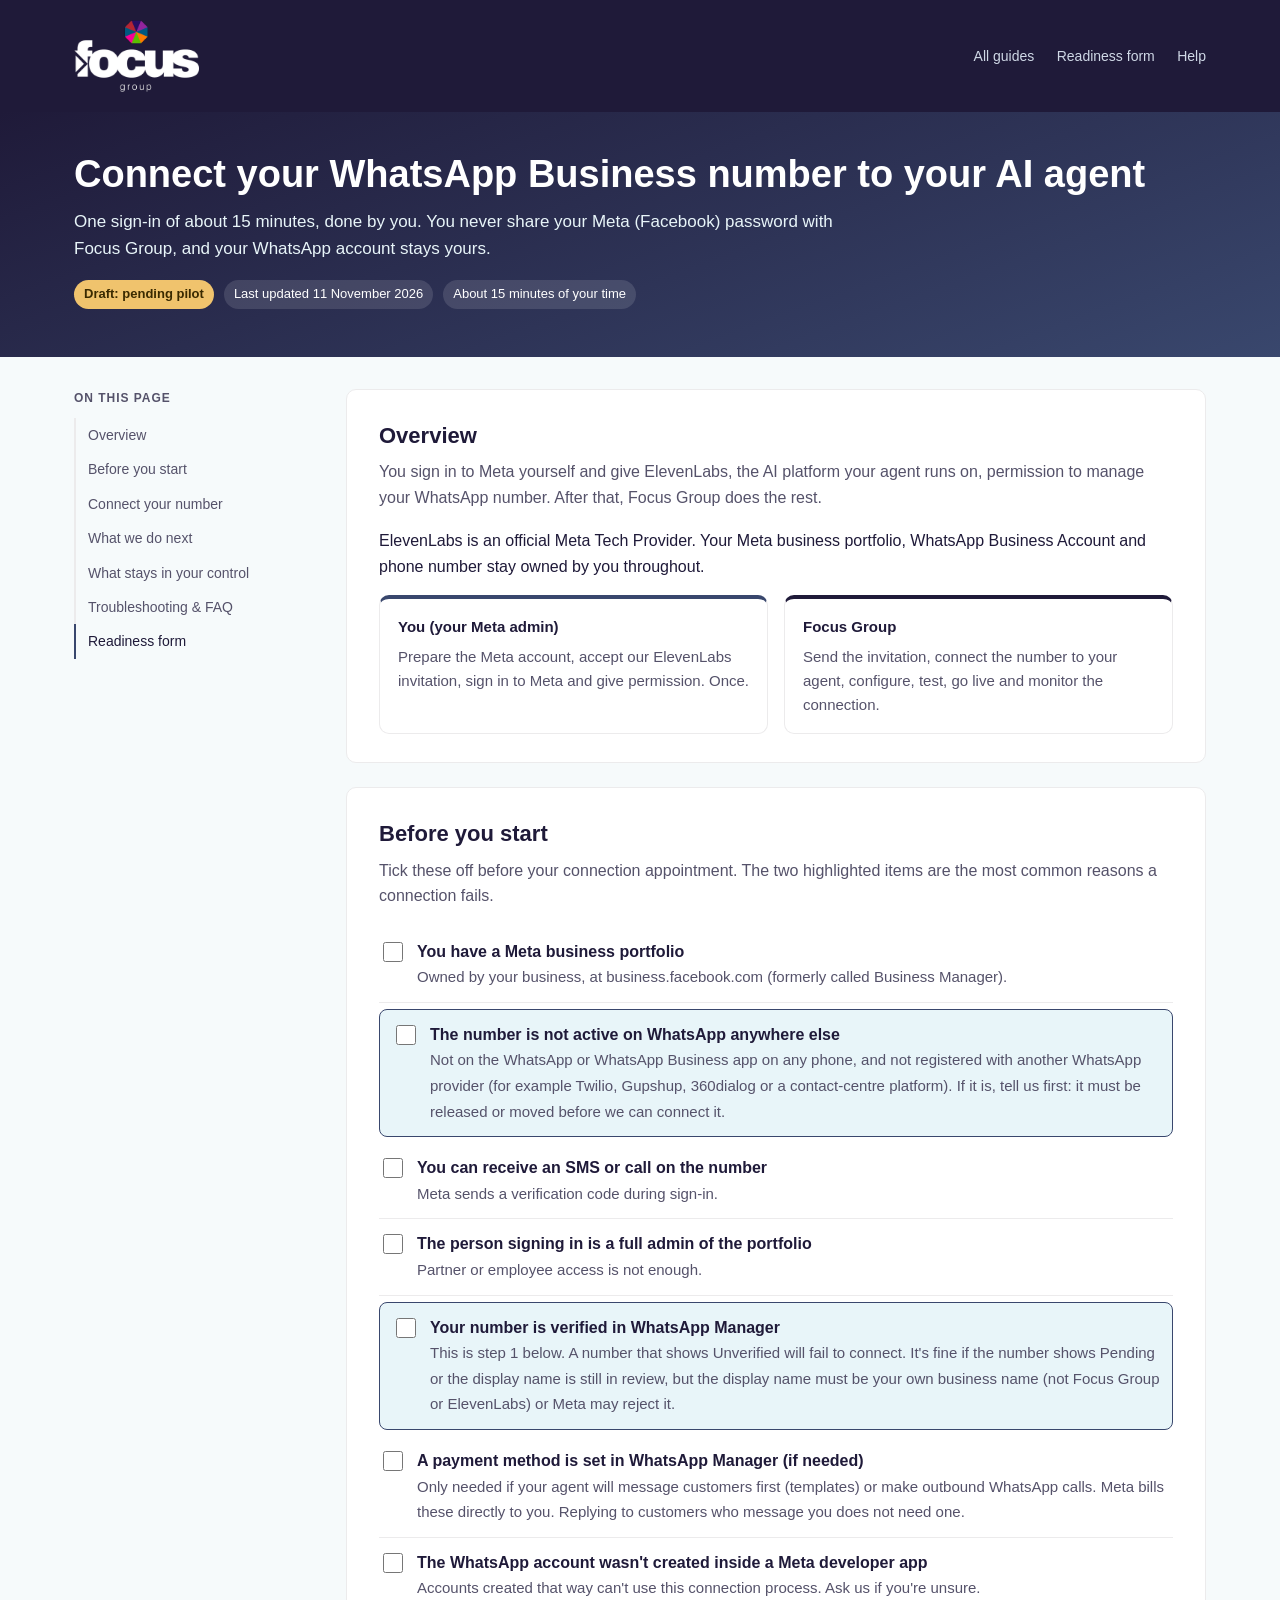
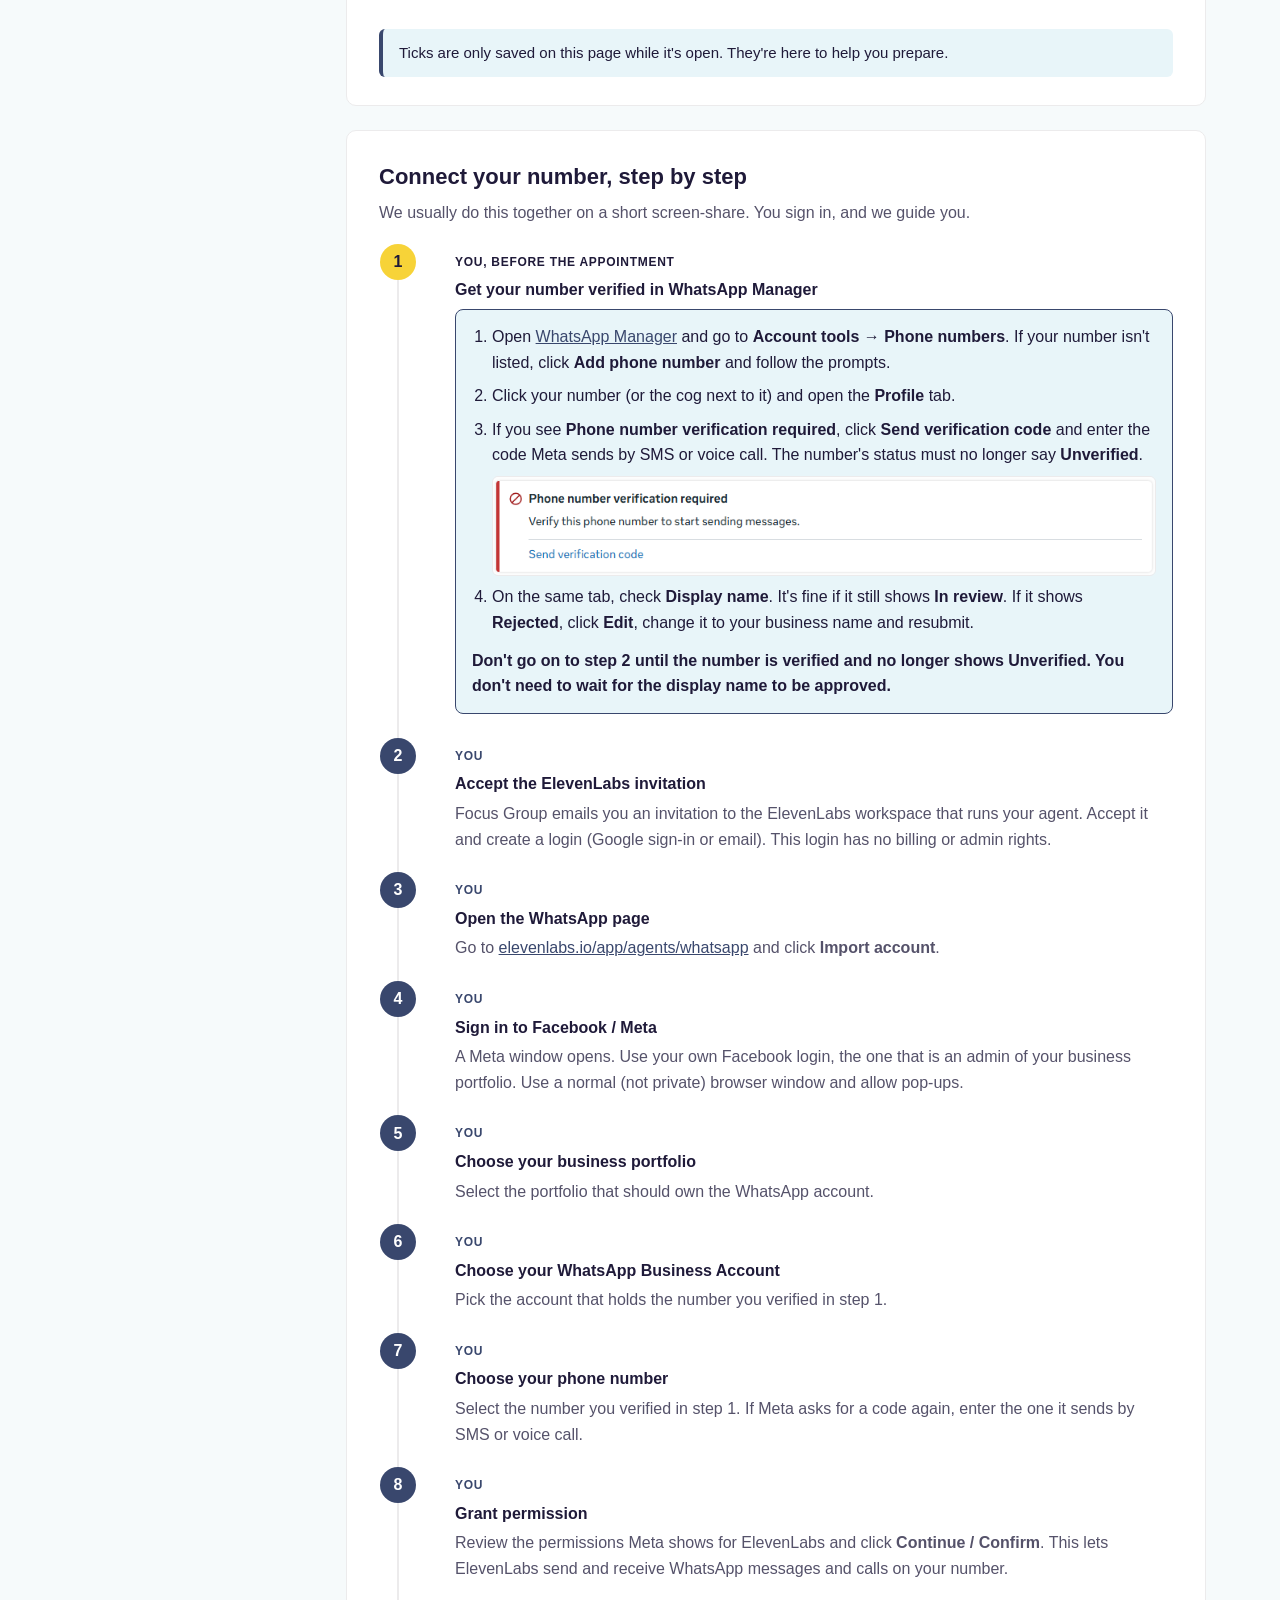
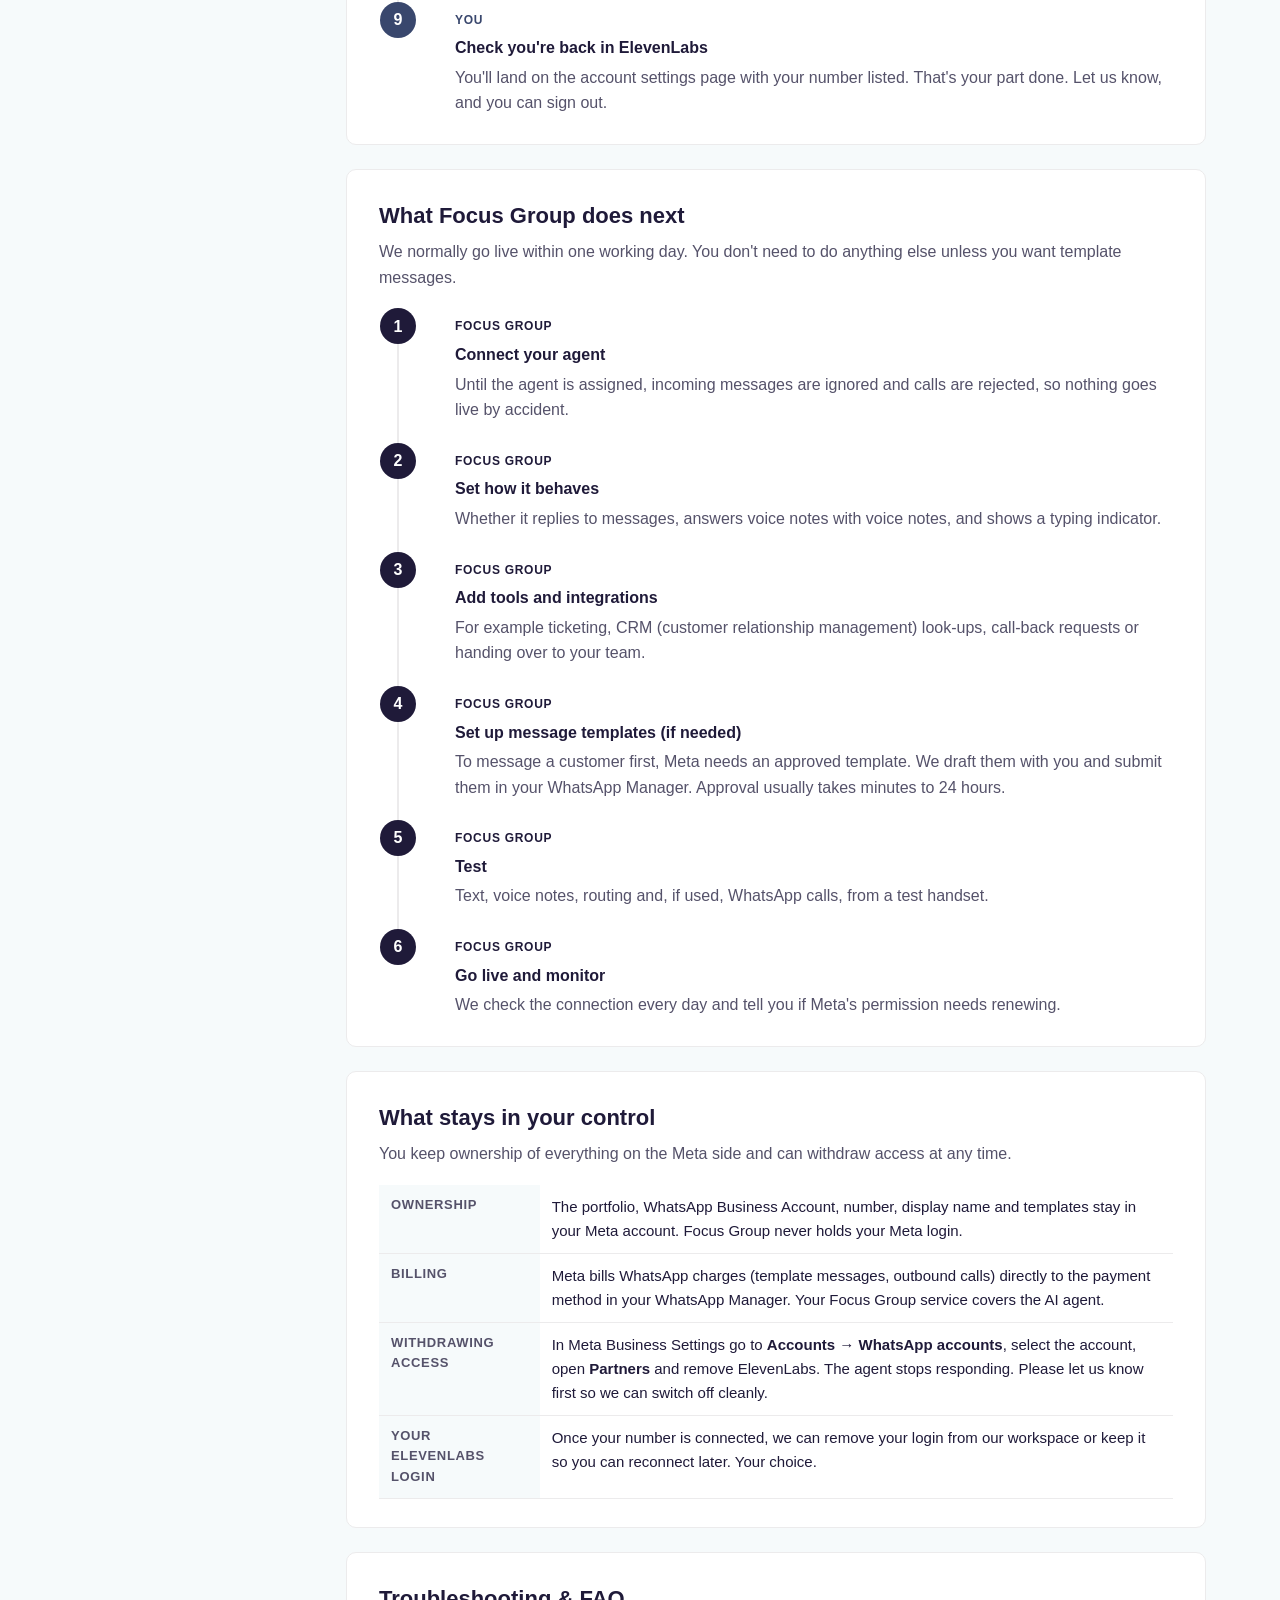
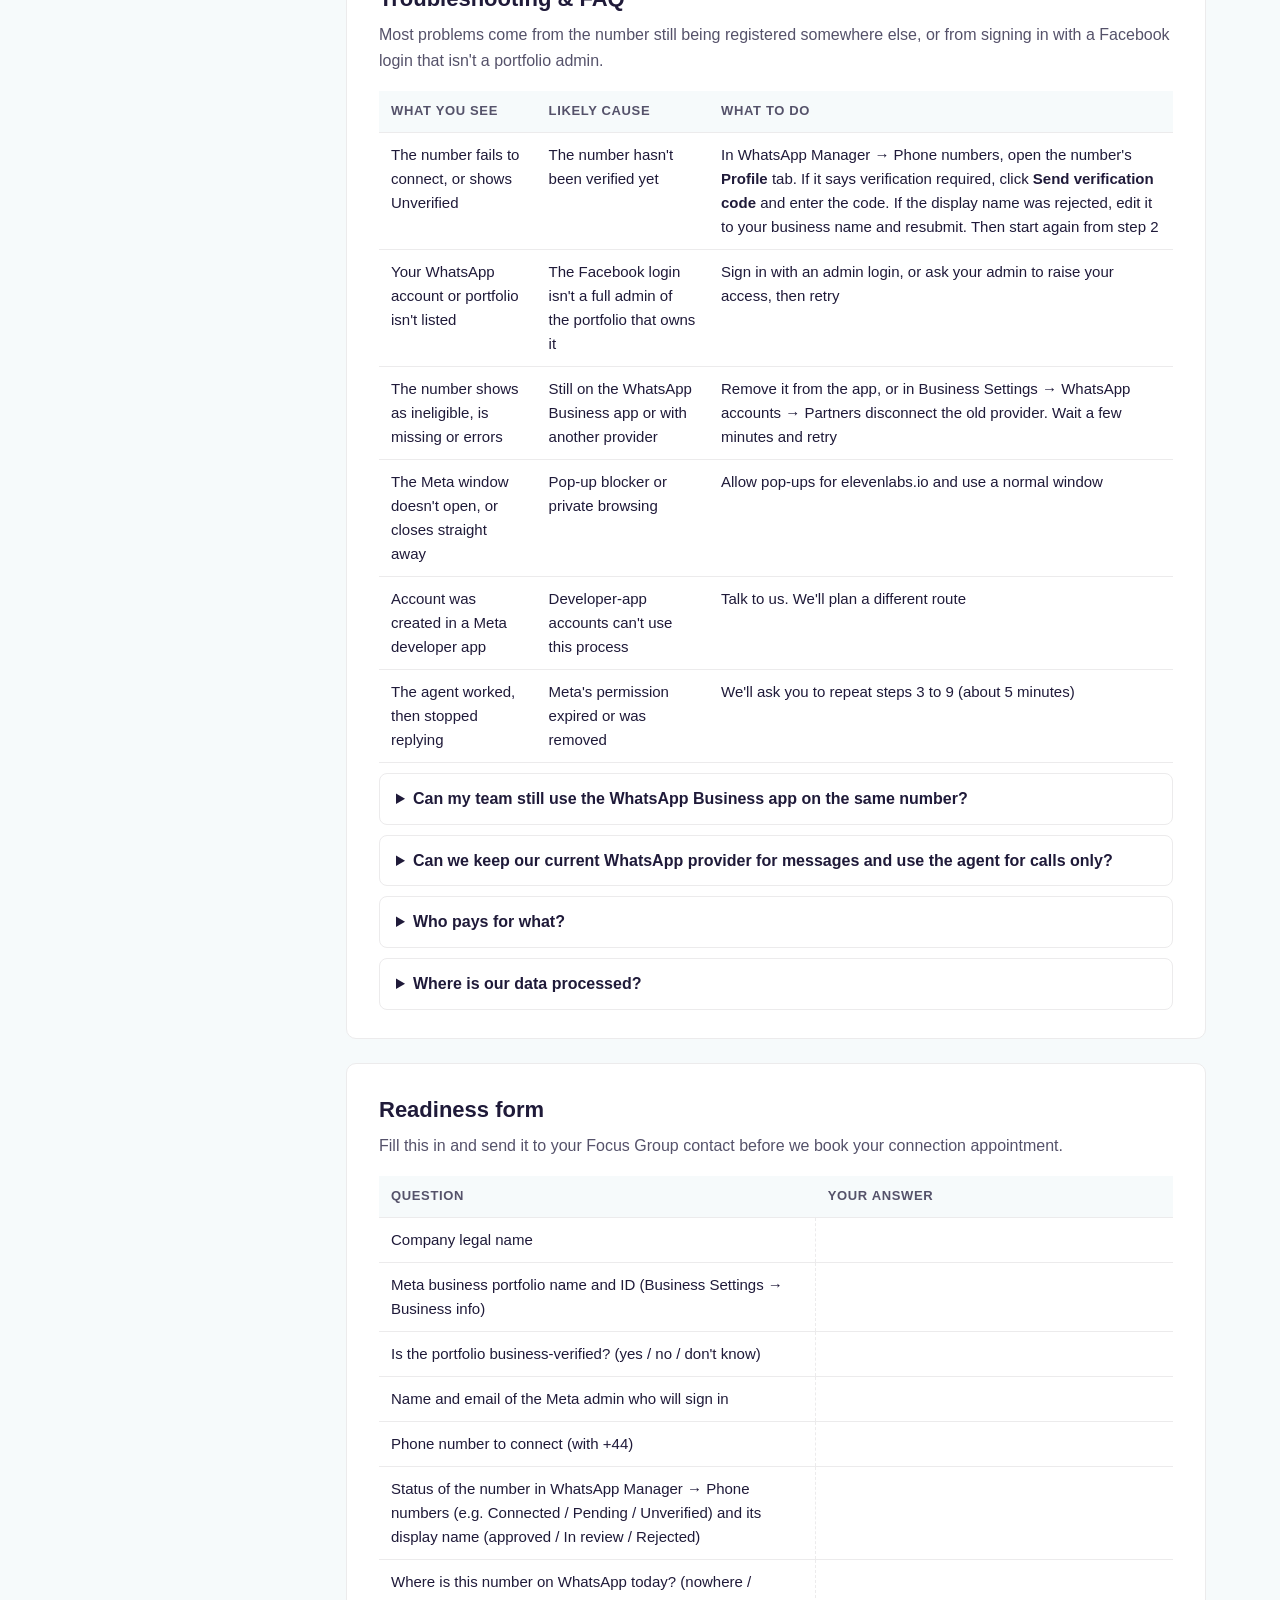
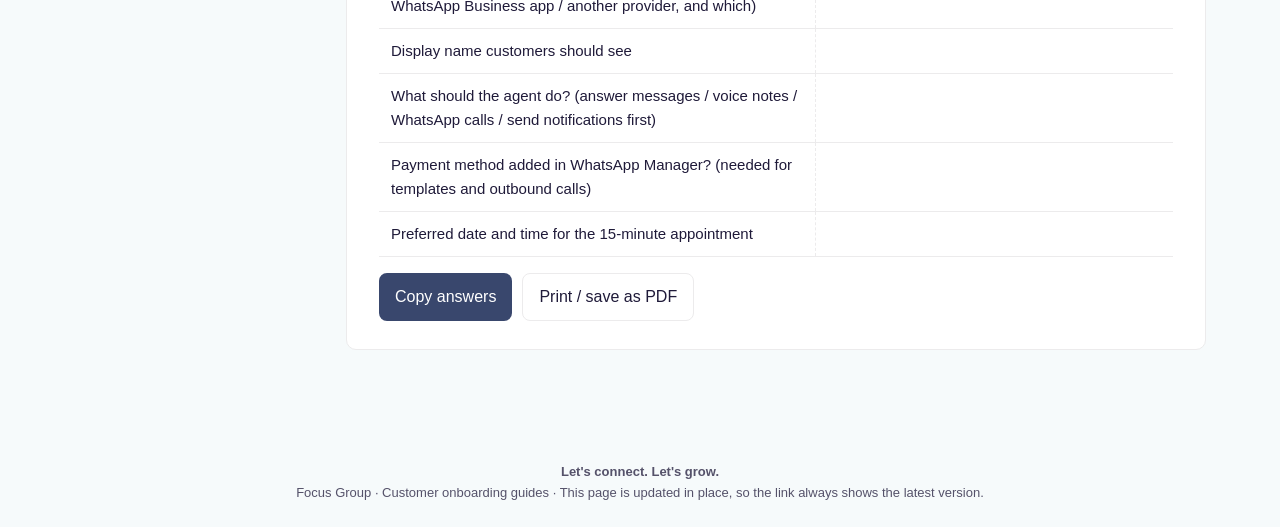
==== commit ae39acce: "Only Unverified blocks connection; Pending and display name in review are fine Co-Authored-By: Claud" ====
--- a/whatsapp/index.html
+++ b/whatsapp/index.html
@@ -74,7 +74,7 @@
         <li class="key"><input type="checkbox" aria-label="done"><div><strong>The number is not active on WhatsApp anywhere else</strong><span>Not on the WhatsApp or WhatsApp Business app on any phone, and not registered with another WhatsApp provider (for example Twilio, Gupshup, 360dialog or a contact-centre platform). If it is, tell us first: it must be released or moved before we can connect it.</span></div></li>
         <li><input type="checkbox" aria-label="done"><div><strong>You can receive an SMS or call on the number</strong><span>Meta sends a verification code during sign-in.</span></div></li>
         <li><input type="checkbox" aria-label="done"><div><strong>The person signing in is a full admin of the portfolio</strong><span>Partner or employee access is not enough.</span></div></li>
-        <li class="key"><input type="checkbox" aria-label="done"><div><strong>Your number is verified and its display name is approved in WhatsApp Manager</strong><span>This is step 1 below. A number that still shows Pending, In review, Unverified or Rejected will fail to connect. The display name must be your own business name (not Focus Group or ElevenLabs), and Meta can take a day or two to approve it, so start early.</span></div></li>
+        <li class="key"><input type="checkbox" aria-label="done"><div><strong>Your number is verified in WhatsApp Manager</strong><span>This is step 1 below. A number that shows Unverified will fail to connect. It's fine if the number shows Pending or the display name is still in review, but the display name must be your own business name (not Focus Group or ElevenLabs) or Meta may reject it.</span></div></li>
         <li><input type="checkbox" aria-label="done"><div><strong>A payment method is set in WhatsApp Manager (if needed)</strong><span>Only needed if your agent will message customers first (templates) or make outbound WhatsApp calls. Meta bills these directly to you. Replying to customers who message you does not need one.</span></div></li>
         <li><input type="checkbox" aria-label="done"><div><strong>The WhatsApp account wasn't created inside a Meta developer app</strong><span>Accounts created that way can't use this connection process. Ask us if you're unsure.</span></div></li>
       </ul>
@@ -91,9 +91,9 @@
               <li>Open <a href="https://business.facebook.com/wa/manage/phone-numbers/" target="_blank" rel="noopener">WhatsApp Manager</a> and go to <strong>Account tools → Phone numbers</strong>. If your number isn't listed, click <strong>Add phone number</strong> and follow the prompts.</li>
               <li>Click your number (or the cog next to it) and open the <strong>Profile</strong> tab.</li>
               <li>If you see <strong>Phone number verification required</strong>, click <strong>Send verification code</strong> and enter the code Meta sends by SMS or voice call. The number's status must no longer say <strong>Unverified</strong>.<img class="shot" src="../assets/img/wa-manager-verify.png" alt="WhatsApp Manager message: Phone number verification required, with a Send verification code link"></li>
-              <li>On the same tab, check <strong>Display name</strong>. Wait until it no longer shows <strong>In review</strong>. If it shows <strong>Rejected</strong>, click <strong>Edit</strong>, change it to your business name and resubmit.</li>
+              <li>On the same tab, check <strong>Display name</strong>. It's fine if it still shows <strong>In review</strong>. If it shows <strong>Rejected</strong>, click <strong>Edit</strong>, change it to your business name and resubmit.</li>
             </ol>
-            <p class="gate-stop">Don't go on to step 2 until the number is verified and the display name is approved. A number that is Unverified, Pending or still In review will fail to connect.</p>
+            <p class="gate-stop">Don't go on to step 2 until the number is verified and no longer shows Unverified. You don't need to wait for the display name to be approved.</p>
           </div></li>
         <li><span class="who">You</span><h3>Accept the ElevenLabs invitation</h3><p>Focus Group emails you an invitation to the ElevenLabs workspace that runs your agent. Accept it and create a login (Google sign-in or email). This login has no billing or admin rights.</p></li>
         <li><span class="who">You</span><h3>Open the WhatsApp page</h3><p>Go to <a href="https://elevenlabs.io/app/agents/whatsapp" target="_blank" rel="noopener">elevenlabs.io/app/agents/whatsapp</a> and click <strong>Import account</strong>.</p></li>
@@ -138,7 +138,7 @@
       <table>
         <thead><tr><th>What you see</th><th>Likely cause</th><th>What to do</th></tr></thead>
         <tbody>
-          <tr><td>The number fails to connect, or shows Unverified or Pending</td><td>The number isn't verified yet, or its display name is still in review or was rejected</td><td>In WhatsApp Manager → Phone numbers, open the number's <strong>Profile</strong> tab. If it says verification required, click <strong>Send verification code</strong>. Wait for the display name to be approved, or edit it to your business name and resubmit. Then start again from step 2</td></tr>
+          <tr><td>The number fails to connect, or shows Unverified</td><td>The number hasn't been verified yet</td><td>In WhatsApp Manager → Phone numbers, open the number's <strong>Profile</strong> tab. If it says verification required, click <strong>Send verification code</strong> and enter the code. If the display name was rejected, edit it to your business name and resubmit. Then start again from step 2</td></tr>
           <tr><td>Your WhatsApp account or portfolio isn't listed</td><td>The Facebook login isn't a full admin of the portfolio that owns it</td><td>Sign in with an admin login, or ask your admin to raise your access, then retry</td></tr>
           <tr><td>The number shows as ineligible, is missing or errors</td><td>Still on the WhatsApp Business app or with another provider</td><td>Remove it from the app, or in Business Settings → WhatsApp accounts → Partners disconnect the old provider. Wait a few minutes and retry</td></tr>
           <tr><td>The Meta window doesn't open, or closes straight away</td><td>Pop-up blocker or private browsing</td><td>Allow pop-ups for elevenlabs.io and use a normal window</td></tr>
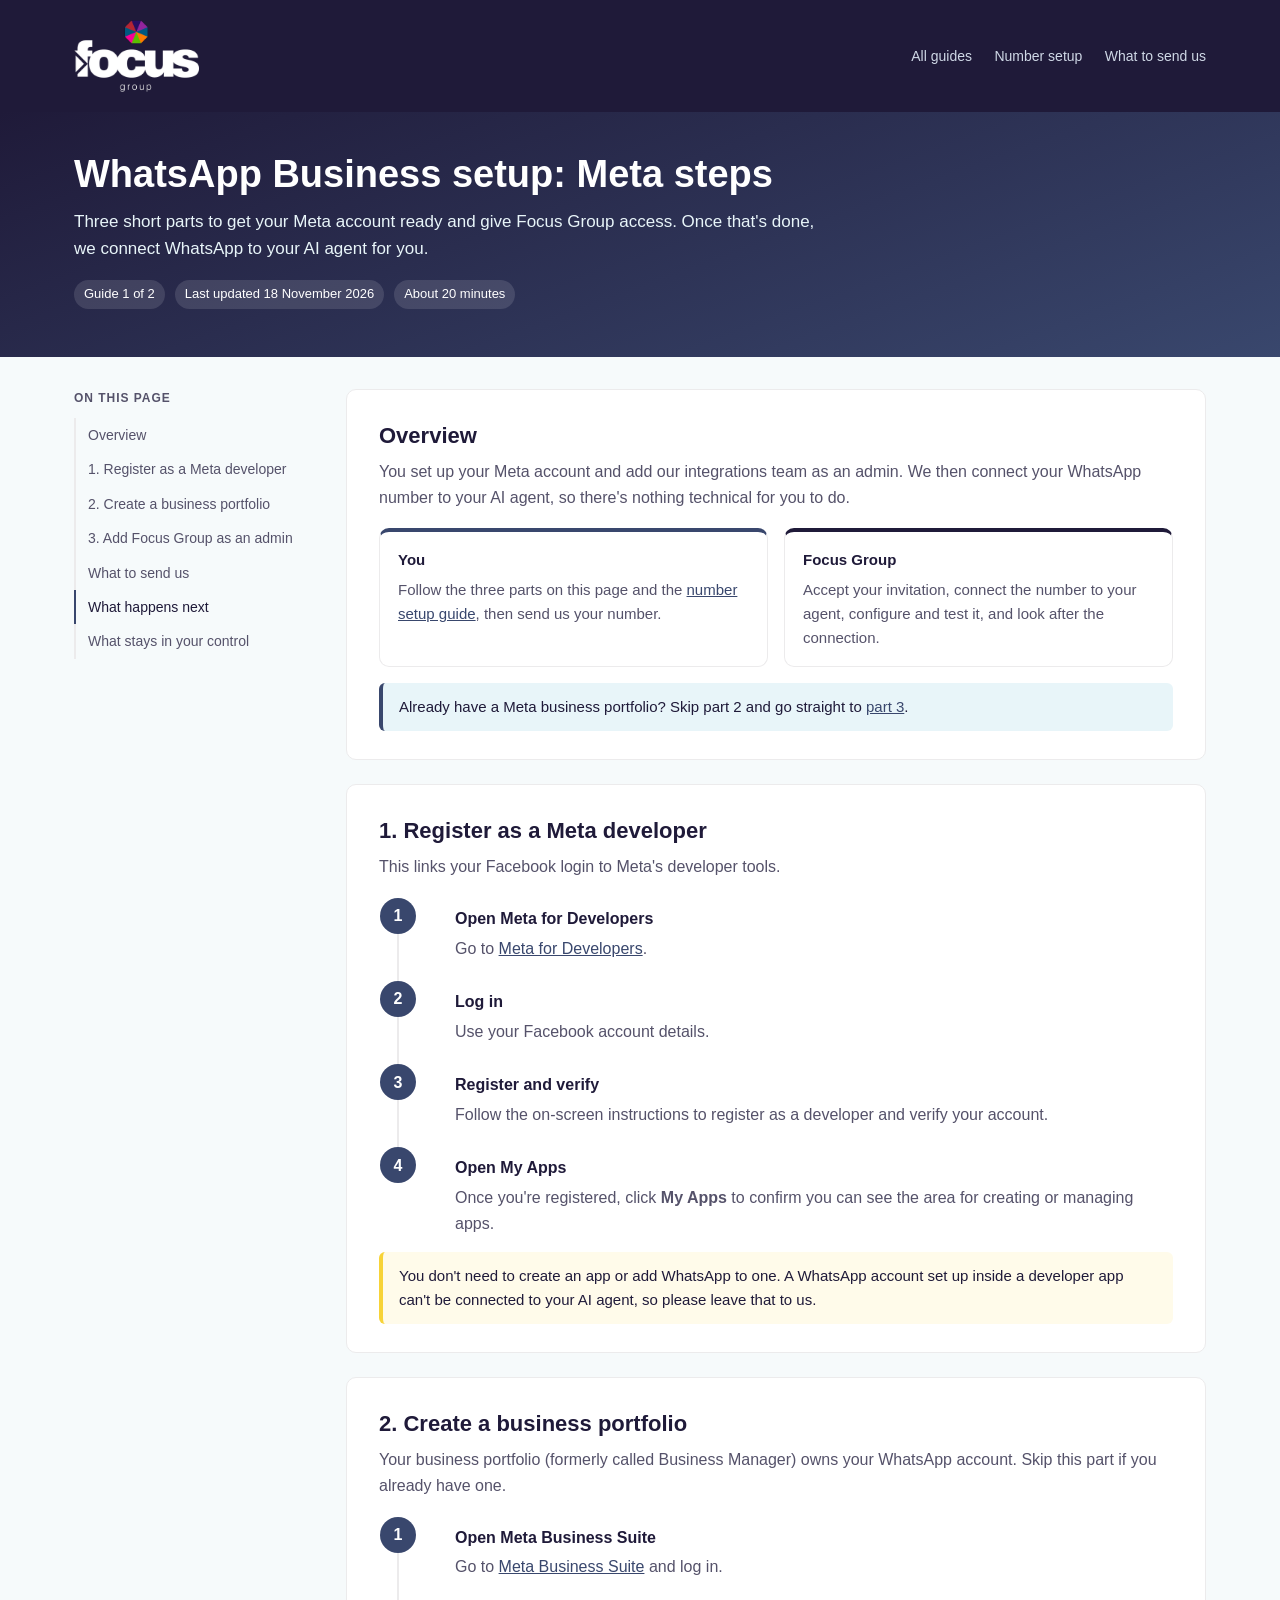
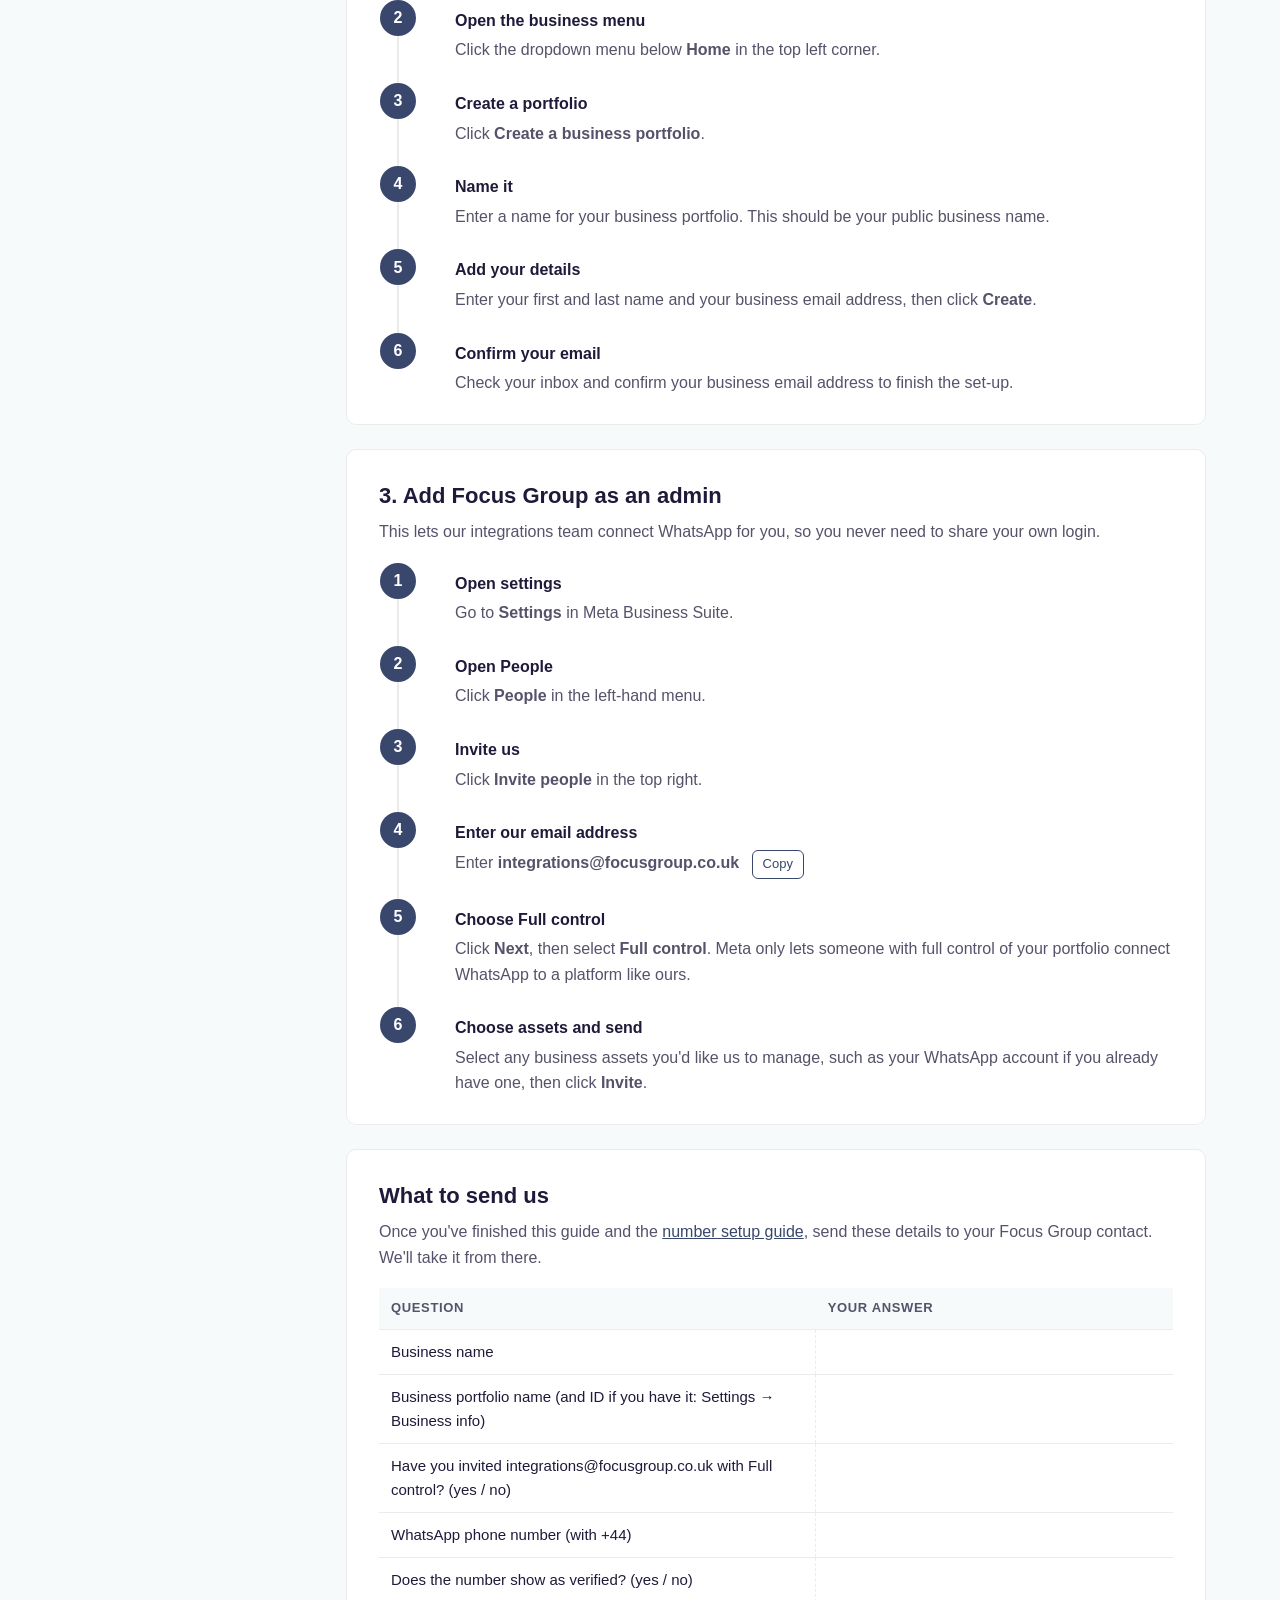
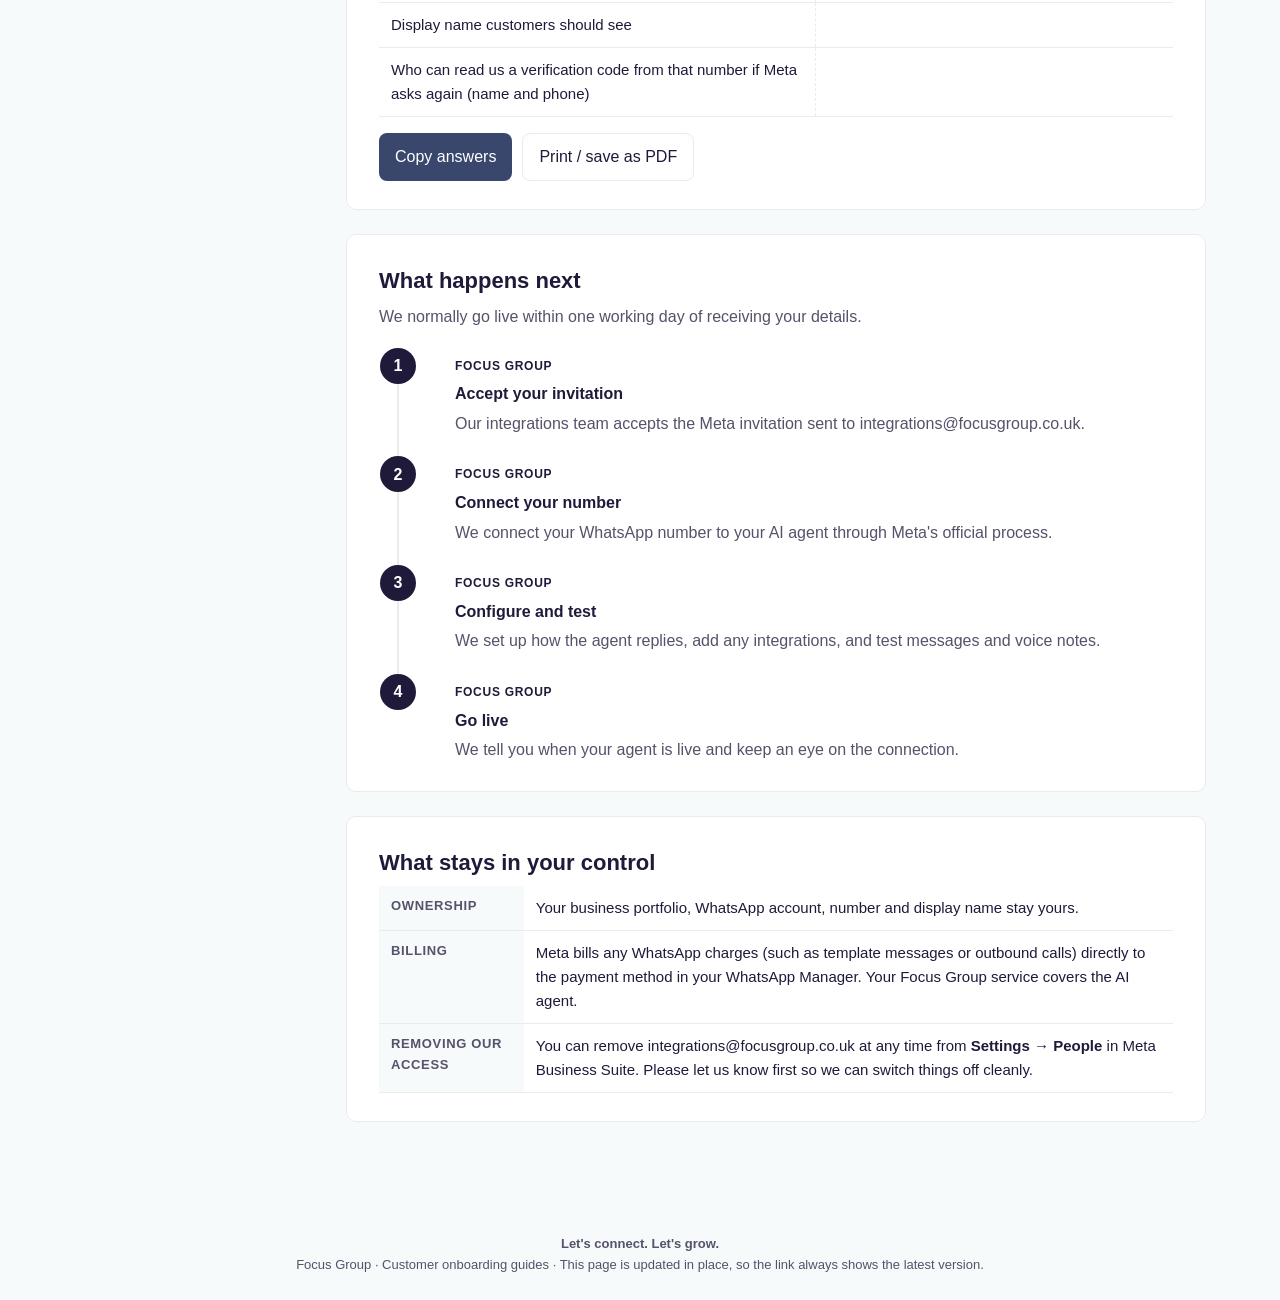
==== commit 2569d56a: "New WhatsApp process: customer adds integrations@focusgroup.co.uk with Full control - whatsapp/: Met" ====
--- a/whatsapp/index.html
+++ b/whatsapp/index.html
@@ -3,8 +3,8 @@
 <head>
 <meta charset="utf-8">
 <meta name="viewport" content="width=device-width, initial-scale=1">
-<title>Connect your WhatsApp Business number to your AI agent | Focus Group</title>
-<meta name="description" content="How to connect your WhatsApp Business number to your Focus Group AI agent, without sharing your Meta login.">
+<title>WhatsApp Business setup: Meta steps | Focus Group</title>
+<meta name="description" content="Set up your Meta business portfolio and give Focus Group access so we can connect WhatsApp to your AI agent.">
 <link rel="icon" type="image/png" href="../assets/img/favicon.png">
 <link rel="apple-touch-icon" href="../assets/img/apple-touch-icon.png">
 <link rel="stylesheet" href="../assets/style.css">
@@ -16,8 +16,8 @@
     <a class="logo" href="../" aria-label="Focus Group home"><img src="../assets/img/focus-group-logo-white.png" alt="Focus Group"></a>
     <nav>
       <a href="../">All guides</a>
-      <a href="#form">Readiness form</a>
-      <a href="#help">Help</a>
+      <a href="number/">Number setup</a>
+      <a href="#send">What to send us</a>
     </nav>
   </div>
 </header>
@@ -25,12 +25,12 @@
 <div class="hero">
   <div class="wrap">
     <img class="print-logo" src="../assets/img/focus-group-logo-navy.png" alt="Focus Group">
-    <h1>Connect your WhatsApp Business number to your AI agent</h1>
-    <p>One sign-in of about 15 minutes, done by you. You never share your Meta (Facebook) password with Focus Group, and your WhatsApp account stays yours.</p>
+    <h1>WhatsApp Business setup: Meta steps</h1>
+    <p>Three short parts to get your Meta account ready and give Focus Group access. Once that's done, we connect WhatsApp to your AI agent for you.</p>
     <div class="meta">
-      <span class="pill draft">Draft: pending pilot</span>
-      <span class="pill">Last updated 11 November 2026</span>
-      <span class="pill">About 15 minutes of your time</span>
+      <span class="pill">Guide 1 of 2</span>
+      <span class="pill">Last updated 18 November 2026</span>
+      <span class="pill">About 20 minutes</span>
     </div>
   </div>
 </div>
@@ -40,155 +40,112 @@
     <h2>On this page</h2>
     <ol>
       <li><a href="#overview">Overview</a></li>
-      <li><a href="#before">Before you start</a></li>
-      <li><a href="#steps">Connect your number</a></li>
-      <li><a href="#next">What we do next</a></li>
+      <li><a href="#developer">1. Register as a Meta developer</a></li>
+      <li><a href="#portfolio">2. Create a business portfolio</a></li>
+      <li><a href="#access">3. Add Focus Group as an admin</a></li>
+      <li><a href="#send">What to send us</a></li>
+      <li><a href="#next">What happens next</a></li>
       <li><a href="#control">What stays in your control</a></li>
-      <li><a href="#help">Troubleshooting &amp; FAQ</a></li>
-      <li><a href="#form">Readiness form</a></li>
     </ol>
   </aside>
 
   <main>
     <section id="overview">
       <h2>Overview</h2>
-      <p class="lead">You sign in to Meta yourself and give ElevenLabs, the AI platform your agent runs on, permission to manage your WhatsApp number. After that, Focus Group does the rest.</p>
-      <p>ElevenLabs is an official Meta Tech Provider. Your Meta business portfolio, WhatsApp Business Account and phone number stay owned by you throughout.</p>
+      <p class="lead">You set up your Meta account and add our integrations team as an admin. We then connect your WhatsApp number to your AI agent, so there's nothing technical for you to do.</p>
       <div class="roles">
         <div class="role you">
-          <h3>You (your Meta admin)</h3>
-          <p>Prepare the Meta account, accept our ElevenLabs invitation, sign in to Meta and give permission. Once.</p>
+          <h3>You</h3>
+          <p>Follow the three parts on this page and the <a href="number/">number setup guide</a>, then send us your number.</p>
         </div>
         <div class="role us">
           <h3>Focus Group</h3>
-          <p>Send the invitation, connect the number to your agent, configure, test, go live and monitor the connection.</p>
+          <p>Accept your invitation, connect the number to your agent, configure and test it, and look after the connection.</p>
         </div>
       </div>
+      <p class="note">Already have a Meta business portfolio? Skip part 2 and go straight to <a href="#access">part 3</a>.</p>
     </section>
 
-    <section id="before">
-      <h2>Before you start</h2>
-      <p class="lead">Tick these off before your connection appointment. The two highlighted items are the most common reasons a connection fails.</p>
-      <ul class="checklist">
-        <li><input type="checkbox" aria-label="done"><div><strong>You have a Meta business portfolio</strong><span>Owned by your business, at business.facebook.com (formerly called Business Manager).</span></div></li>
-        <li class="key"><input type="checkbox" aria-label="done"><div><strong>The number is not active on WhatsApp anywhere else</strong><span>Not on the WhatsApp or WhatsApp Business app on any phone, and not registered with another WhatsApp provider (for example Twilio, Gupshup, 360dialog or a contact-centre platform). If it is, tell us first: it must be released or moved before we can connect it.</span></div></li>
-        <li><input type="checkbox" aria-label="done"><div><strong>You can receive an SMS or call on the number</strong><span>Meta sends a verification code during sign-in.</span></div></li>
-        <li><input type="checkbox" aria-label="done"><div><strong>The person signing in is a full admin of the portfolio</strong><span>Partner or employee access is not enough.</span></div></li>
-        <li class="key"><input type="checkbox" aria-label="done"><div><strong>Your number is verified in WhatsApp Manager</strong><span>This is step 1 below. A number that shows Unverified will fail to connect. It's fine if the number shows Pending or the display name is still in review, but the display name must be your own business name (not Focus Group or ElevenLabs) or Meta may reject it.</span></div></li>
-        <li><input type="checkbox" aria-label="done"><div><strong>A payment method is set in WhatsApp Manager (if needed)</strong><span>Only needed if your agent will message customers first (templates) or make outbound WhatsApp calls. Meta bills these directly to you. Replying to customers who message you does not need one.</span></div></li>
-        <li><input type="checkbox" aria-label="done"><div><strong>The WhatsApp account wasn't created inside a Meta developer app</strong><span>Accounts created that way can't use this connection process. Ask us if you're unsure.</span></div></li>
-      </ul>
-      <p class="note">Ticks are only saved on this page while it's open. They're here to help you prepare.</p>
+    <section id="developer">
+      <h2>1. Register as a Meta developer</h2>
+      <p class="lead">This links your Facebook login to Meta's developer tools.</p>
+      <ol class="steps">
+        <li><h3>Open Meta for Developers</h3><p>Go to <a href="https://developers.facebook.com/" target="_blank" rel="noopener">Meta for Developers</a>.</p></li>
+        <li><h3>Log in</h3><p>Use your Facebook account details.</p></li>
+        <li><h3>Register and verify</h3><p>Follow the on-screen instructions to register as a developer and verify your account.</p></li>
+        <li><h3>Open My Apps</h3><p>Once you're registered, click <strong>My Apps</strong> to confirm you can see the area for creating or managing apps.</p></li>
+      </ol>
+      <p class="note warn">You don't need to create an app or add WhatsApp to one. A WhatsApp account set up inside a developer app can't be connected to your AI agent, so please leave that to us.</p>
     </section>
 
-    <section id="steps">
-      <h2>Connect your number, step by step</h2>
-      <p class="lead">We usually do this together on a short screen-share. You sign in, and we guide you.</p>
+    <section id="portfolio">
+      <h2>2. Create a business portfolio</h2>
+      <p class="lead">Your business portfolio (formerly called Business Manager) owns your WhatsApp account. Skip this part if you already have one.</p>
       <ol class="steps">
-        <li class="gate"><span class="who">You, before the appointment</span><h3>Get your number verified in WhatsApp Manager</h3>
-          <div class="gate-box">
-            <ol class="substeps">
-              <li>Open <a href="https://business.facebook.com/wa/manage/phone-numbers/" target="_blank" rel="noopener">WhatsApp Manager</a> and go to <strong>Account tools → Phone numbers</strong>. If your number isn't listed, click <strong>Add phone number</strong> and follow the prompts.</li>
-              <li>Click your number (or the cog next to it) and open the <strong>Profile</strong> tab.</li>
-              <li>If you see <strong>Phone number verification required</strong>, click <strong>Send verification code</strong> and enter the code Meta sends by SMS or voice call. The number's status must no longer say <strong>Unverified</strong>.<img class="shot" src="../assets/img/wa-manager-verify.png" alt="WhatsApp Manager message: Phone number verification required, with a Send verification code link"></li>
-              <li>On the same tab, check <strong>Display name</strong>. It's fine if it still shows <strong>In review</strong>. If it shows <strong>Rejected</strong>, click <strong>Edit</strong>, change it to your business name and resubmit.</li>
-            </ol>
-            <p class="gate-stop">Don't go on to step 2 until the number is verified and no longer shows Unverified. You don't need to wait for the display name to be approved.</p>
-          </div></li>
-        <li><span class="who">You</span><h3>Accept the ElevenLabs invitation</h3><p>Focus Group emails you an invitation to the ElevenLabs workspace that runs your agent. Accept it and create a login (Google sign-in or email). This login has no billing or admin rights.</p></li>
-        <li><span class="who">You</span><h3>Open the WhatsApp page</h3><p>Go to <a href="https://elevenlabs.io/app/agents/whatsapp" target="_blank" rel="noopener">elevenlabs.io/app/agents/whatsapp</a> and click <strong>Import account</strong>.</p></li>
-        <li><span class="who">You</span><h3>Sign in to Facebook / Meta</h3><p>A Meta window opens. Use your own Facebook login, the one that is an admin of your business portfolio. Use a normal (not private) browser window and allow pop-ups.</p></li>
-        <li><span class="who">You</span><h3>Choose your business portfolio</h3><p>Select the portfolio that should own the WhatsApp account.</p></li>
-        <li><span class="who">You</span><h3>Choose your WhatsApp Business Account</h3><p>Pick the account that holds the number you verified in step 1.</p></li>
-        <li><span class="who">You</span><h3>Choose your phone number</h3><p>Select the number you verified in step 1. If Meta asks for a code again, enter the one it sends by SMS or voice call.</p></li>
-        <li><span class="who">You</span><h3>Grant permission</h3><p>Review the permissions Meta shows for ElevenLabs and click <strong>Continue / Confirm</strong>. This lets ElevenLabs send and receive WhatsApp messages and calls on your number.</p></li>
-        <li><span class="who">You</span><h3>Check you're back in ElevenLabs</h3><p>You'll land on the account settings page with your number listed. That's your part done. Let us know, and you can sign out.</p></li>
+        <li><h3>Open Meta Business Suite</h3><p>Go to <a href="https://business.facebook.com/" target="_blank" rel="noopener">Meta Business Suite</a> and log in.</p></li>
+        <li><h3>Open the business menu</h3><p>Click the dropdown menu below <strong>Home</strong> in the top left corner.</p></li>
+        <li><h3>Create a portfolio</h3><p>Click <strong>Create a business portfolio</strong>.</p></li>
+        <li><h3>Name it</h3><p>Enter a name for your business portfolio. This should be your public business name.</p></li>
+        <li><h3>Add your details</h3><p>Enter your first and last name and your business email address, then click <strong>Create</strong>.</p></li>
+        <li><h3>Confirm your email</h3><p>Check your inbox and confirm your business email address to finish the set-up.</p></li>
       </ol>
     </section>
 
+    <section id="access">
+      <h2>3. Add Focus Group as an admin</h2>
+      <p class="lead">This lets our integrations team connect WhatsApp for you, so you never need to share your own login.</p>
+      <ol class="steps">
+        <li><h3>Open settings</h3><p>Go to <strong>Settings</strong> in Meta Business Suite.</p></li>
+        <li><h3>Open People</h3><p>Click <strong>People</strong> in the left-hand menu.</p></li>
+        <li><h3>Invite us</h3><p>Click <strong>Invite people</strong> in the top right.</p></li>
+        <li><h3>Enter our email address</h3><p>Enter <strong class="copyable">integrations@focusgroup.co.uk</strong> <button class="copy-btn" data-copy="integrations@focusgroup.co.uk" type="button">Copy</button></p></li>
+        <li><h3>Choose Full control</h3><p>Click <strong>Next</strong>, then select <strong>Full control</strong>. Meta only lets someone with full control of your portfolio connect WhatsApp to a platform like ours.</p></li>
+        <li><h3>Choose assets and send</h3><p>Select any business assets you'd like us to manage, such as your WhatsApp account if you already have one, then click <strong>Invite</strong>.</p></li>
+      </ol>
+    </section>
+
+    <section id="send">
+      <h2>What to send us</h2>
+      <p class="lead">Once you've finished this guide and the <a href="number/">number setup guide</a>, send these details to your Focus Group contact. We'll take it from there.</p>
+      <table class="form-table" id="readiness">
+        <thead><tr><th>Question</th><th>Your answer</th></tr></thead>
+        <tbody>
+          <tr><td>Business name</td><td contenteditable="true"></td></tr>
+          <tr><td>Business portfolio name (and ID if you have it: Settings → Business info)</td><td contenteditable="true"></td></tr>
+          <tr><td>Have you invited integrations@focusgroup.co.uk with Full control? (yes / no)</td><td contenteditable="true"></td></tr>
+          <tr><td>WhatsApp phone number (with +44)</td><td contenteditable="true"></td></tr>
+          <tr><td>Does the number show as verified? (yes / no)</td><td contenteditable="true"></td></tr>
+          <tr><td>Display name customers should see</td><td contenteditable="true"></td></tr>
+          <tr><td>Who can read us a verification code from that number if Meta asks again (name and phone)</td><td contenteditable="true"></td></tr>
+        </tbody>
+      </table>
+      <div class="actions">
+        <button class="btn" id="copy" type="button">Copy answers</button>
+        <button class="btn secondary" type="button" onclick="window.print()">Print / save as PDF</button>
+      </div>
+      <p class="note" id="copied" hidden>Copied. Paste it into an email to your Focus Group contact.</p>
+    </section>
+
     <section id="next">
-      <h2>What Focus Group does next</h2>
-      <p class="lead">We normally go live within one working day. You don't need to do anything else unless you want template messages.</p>
+      <h2>What happens next</h2>
+      <p class="lead">We normally go live within one working day of receiving your details.</p>
       <ol class="steps ours">
-        <li><span class="who">Focus Group</span><h3>Connect your agent</h3><p>Until the agent is assigned, incoming messages are ignored and calls are rejected, so nothing goes live by accident.</p></li>
-        <li><span class="who">Focus Group</span><h3>Set how it behaves</h3><p>Whether it replies to messages, answers voice notes with voice notes, and shows a typing indicator.</p></li>
-        <li><span class="who">Focus Group</span><h3>Add tools and integrations</h3><p>For example ticketing, CRM (customer relationship management) look-ups, call-back requests or handing over to your team.</p></li>
-        <li><span class="who">Focus Group</span><h3>Set up message templates (if needed)</h3><p>To message a customer first, Meta needs an approved template. We draft them with you and submit them in your WhatsApp Manager. Approval usually takes minutes to 24 hours.</p></li>
-        <li><span class="who">Focus Group</span><h3>Test</h3><p>Text, voice notes, routing and, if used, WhatsApp calls, from a test handset.</p></li>
-        <li><span class="who">Focus Group</span><h3>Go live and monitor</h3><p>We check the connection every day and tell you if Meta's permission needs renewing.</p></li>
+        <li><span class="who">Focus Group</span><h3>Accept your invitation</h3><p>Our integrations team accepts the Meta invitation sent to integrations@focusgroup.co.uk.</p></li>
+        <li><span class="who">Focus Group</span><h3>Connect your number</h3><p>We connect your WhatsApp number to your AI agent through Meta's official process.</p></li>
+        <li><span class="who">Focus Group</span><h3>Configure and test</h3><p>We set up how the agent replies, add any integrations, and test messages and voice notes.</p></li>
+        <li><span class="who">Focus Group</span><h3>Go live</h3><p>We tell you when your agent is live and keep an eye on the connection.</p></li>
       </ol>
     </section>
 
     <section id="control">
       <h2>What stays in your control</h2>
-      <p class="lead">You keep ownership of everything on the Meta side and can withdraw access at any time.</p>
       <table>
         <tbody>
-          <tr><th scope="row">Ownership</th><td>The portfolio, WhatsApp Business Account, number, display name and templates stay in your Meta account. Focus Group never holds your Meta login.</td></tr>
-          <tr><th scope="row">Billing</th><td>Meta bills WhatsApp charges (template messages, outbound calls) directly to the payment method in your WhatsApp Manager. Your Focus Group service covers the AI agent.</td></tr>
-          <tr><th scope="row">Withdrawing access</th><td>In Meta Business Settings go to <strong>Accounts → WhatsApp accounts</strong>, select the account, open <strong>Partners</strong> and remove ElevenLabs. The agent stops responding. Please let us know first so we can switch off cleanly.</td></tr>
-          <tr><th scope="row">Your ElevenLabs login</th><td>Once your number is connected, we can remove your login from our workspace or keep it so you can reconnect later. Your choice.</td></tr>
+          <tr><th scope="row">Ownership</th><td>Your business portfolio, WhatsApp account, number and display name stay yours.</td></tr>
+          <tr><th scope="row">Billing</th><td>Meta bills any WhatsApp charges (such as template messages or outbound calls) directly to the payment method in your WhatsApp Manager. Your Focus Group service covers the AI agent.</td></tr>
+          <tr><th scope="row">Removing our access</th><td>You can remove integrations@focusgroup.co.uk at any time from <strong>Settings → People</strong> in Meta Business Suite. Please let us know first so we can switch things off cleanly.</td></tr>
         </tbody>
       </table>
-    </section>
-
-    <section id="help">
-      <h2>Troubleshooting &amp; FAQ</h2>
-      <p class="lead">Most problems come from the number still being registered somewhere else, or from signing in with a Facebook login that isn't a portfolio admin.</p>
-      <table>
-        <thead><tr><th>What you see</th><th>Likely cause</th><th>What to do</th></tr></thead>
-        <tbody>
-          <tr><td>The number fails to connect, or shows Unverified</td><td>The number hasn't been verified yet</td><td>In WhatsApp Manager → Phone numbers, open the number's <strong>Profile</strong> tab. If it says verification required, click <strong>Send verification code</strong> and enter the code. If the display name was rejected, edit it to your business name and resubmit. Then start again from step 2</td></tr>
-          <tr><td>Your WhatsApp account or portfolio isn't listed</td><td>The Facebook login isn't a full admin of the portfolio that owns it</td><td>Sign in with an admin login, or ask your admin to raise your access, then retry</td></tr>
-          <tr><td>The number shows as ineligible, is missing or errors</td><td>Still on the WhatsApp Business app or with another provider</td><td>Remove it from the app, or in Business Settings → WhatsApp accounts → Partners disconnect the old provider. Wait a few minutes and retry</td></tr>
-          <tr><td>The Meta window doesn't open, or closes straight away</td><td>Pop-up blocker or private browsing</td><td>Allow pop-ups for elevenlabs.io and use a normal window</td></tr>
-          <tr><td>Account was created in a Meta developer app</td><td>Developer-app accounts can't use this process</td><td>Talk to us. We'll plan a different route</td></tr>
-          <tr><td>The agent worked, then stopped replying</td><td>Meta's permission expired or was removed</td><td>We'll ask you to repeat steps 3 to 9 (about 5 minutes)</td></tr>
-        </tbody>
-      </table>
-
-      <details>
-        <summary>Can my team still use the WhatsApp Business app on the same number?</summary>
-        <p>Not yet. Running the app and an AI agent on one number together (Meta calls this "coexistence") isn't available today. Your agent can hand conversations to your team through other channels, and we'll tell you when coexistence is available.</p>
-      </details>
-      <details>
-        <summary>Can we keep our current WhatsApp provider for messages and use the agent for calls only?</summary>
-        <p>Sometimes. If your provider supports SIP (Session Initiation Protocol, the standard for internet phone calls), WhatsApp calls can be routed to the agent while the provider keeps messages. Ask us to check.</p>
-      </details>
-      <details>
-        <summary>Who pays for what?</summary>
-        <p>Meta charges for WhatsApp templates and outbound calls through your WhatsApp Manager. The AI agent itself is part of your Focus Group service.</p>
-      </details>
-      <details>
-        <summary>Where is our data processed?</summary>
-        <p>Ask your Focus Group contact for the current data-processing details for your plan.</p>
-      </details>
-    </section>
-
-    <section id="form">
-      <h2>Readiness form</h2>
-      <p class="lead">Fill this in and send it to your Focus Group contact before we book your connection appointment.</p>
-      <table class="form-table" id="readiness">
-        <thead><tr><th>Question</th><th>Your answer</th></tr></thead>
-        <tbody>
-          <tr><td>Company legal name</td><td contenteditable="true"></td></tr>
-          <tr><td>Meta business portfolio name and ID (Business Settings → Business info)</td><td contenteditable="true"></td></tr>
-          <tr><td>Is the portfolio business-verified? (yes / no / don't know)</td><td contenteditable="true"></td></tr>
-          <tr><td>Name and email of the Meta admin who will sign in</td><td contenteditable="true"></td></tr>
-          <tr><td>Phone number to connect (with +44)</td><td contenteditable="true"></td></tr>
-          <tr><td>Status of the number in WhatsApp Manager → Phone numbers (e.g. Connected / Pending / Unverified) and its display name (approved / In review / Rejected)</td><td contenteditable="true"></td></tr>
-          <tr><td>Where is this number on WhatsApp today? (nowhere / WhatsApp Business app / another provider, and which)</td><td contenteditable="true"></td></tr>
-          <tr><td>Display name customers should see</td><td contenteditable="true"></td></tr>
-          <tr><td>What should the agent do? (answer messages / voice notes / WhatsApp calls / send notifications first)</td><td contenteditable="true"></td></tr>
-          <tr><td>Payment method added in WhatsApp Manager? (needed for templates and outbound calls)</td><td contenteditable="true"></td></tr>
-          <tr><td>Preferred date and time for the 15-minute appointment</td><td contenteditable="true"></td></tr>
-        </tbody>
-      </table>
-      <div class="actions">
-        <button class="btn" id="copy">Copy answers</button>
-        <button class="btn secondary" onclick="window.print()">Print / save as PDF</button>
-      </div>
-      <p class="note" id="copied" hidden>Copied. Paste it into an email to your Focus Group contact.</p>
     </section>
   </main>
 </div>
@@ -196,10 +153,13 @@
 <footer><strong>Let's connect. Let's grow.</strong><br>Focus Group · Customer onboarding guides · This page is updated in place, so the link always shows the latest version.</footer>
 
 <script>
-  // Copy readiness answers as plain text
-  document.getElementById('copy').addEventListener('click', async () => {
+  document.querySelectorAll('.copy-btn').forEach(b => b.addEventListener('click', async () => {
+    try { await navigator.clipboard.writeText(b.dataset.copy); b.textContent = 'Copied'; } catch (e) {}
+  }));
+  const copy = document.getElementById('copy');
+  copy.addEventListener('click', async () => {
     const rows = [...document.querySelectorAll('#readiness tbody tr')];
-    const text = 'WhatsApp readiness form\n\n' + rows.map(r => {
+    const text = 'WhatsApp set-up details\n\n' + rows.map(r => {
       const [q, a] = r.querySelectorAll('td');
       return q.innerText.trim() + ':\n' + (a.innerText.trim() || '-') + '\n';
     }).join('\n');
@@ -209,14 +169,9 @@
     }
     document.getElementById('copied').hidden = false;
   });
-  // Highlight current section in contents
   const links = [...document.querySelectorAll('.toc a')];
   const obs = new IntersectionObserver(entries => {
-    entries.forEach(e => {
-      if (e.isIntersecting) {
-        links.forEach(l => l.classList.toggle('active', l.getAttribute('href') === '#' + e.target.id));
-      }
-    });
+    entries.forEach(e => { if (e.isIntersecting) links.forEach(l => l.classList.toggle('active', l.getAttribute('href') === '#' + e.target.id)); });
   }, { rootMargin: '-30% 0px -60% 0px' });
   document.querySelectorAll('main section').forEach(s => obs.observe(s));
 </script>
--- a/assets/style.css
+++ b/assets/style.css
@@ -197,3 +197,8 @@
 .steps li.gate .who { color: var(--brand); }
 .steps .substeps li { counter-increment: none; margin: 0 0 8px; padding: 0; border: 0; position: static; list-style: decimal; }
 .steps .substeps li::before { content: none; }
+
+.copyable { font-family: inherit; }
+.copy-btn { margin-left: 8px; font: inherit; font-size: 13px; padding: 3px 10px; border-radius: 6px; border: 1px solid var(--accent); background: #fff; color: var(--accent); cursor: pointer; }
+.copy-btn:hover { background: var(--accent-soft); }
+.note.warn { border-left-color: #F7D338; background: #FFFBEA; }
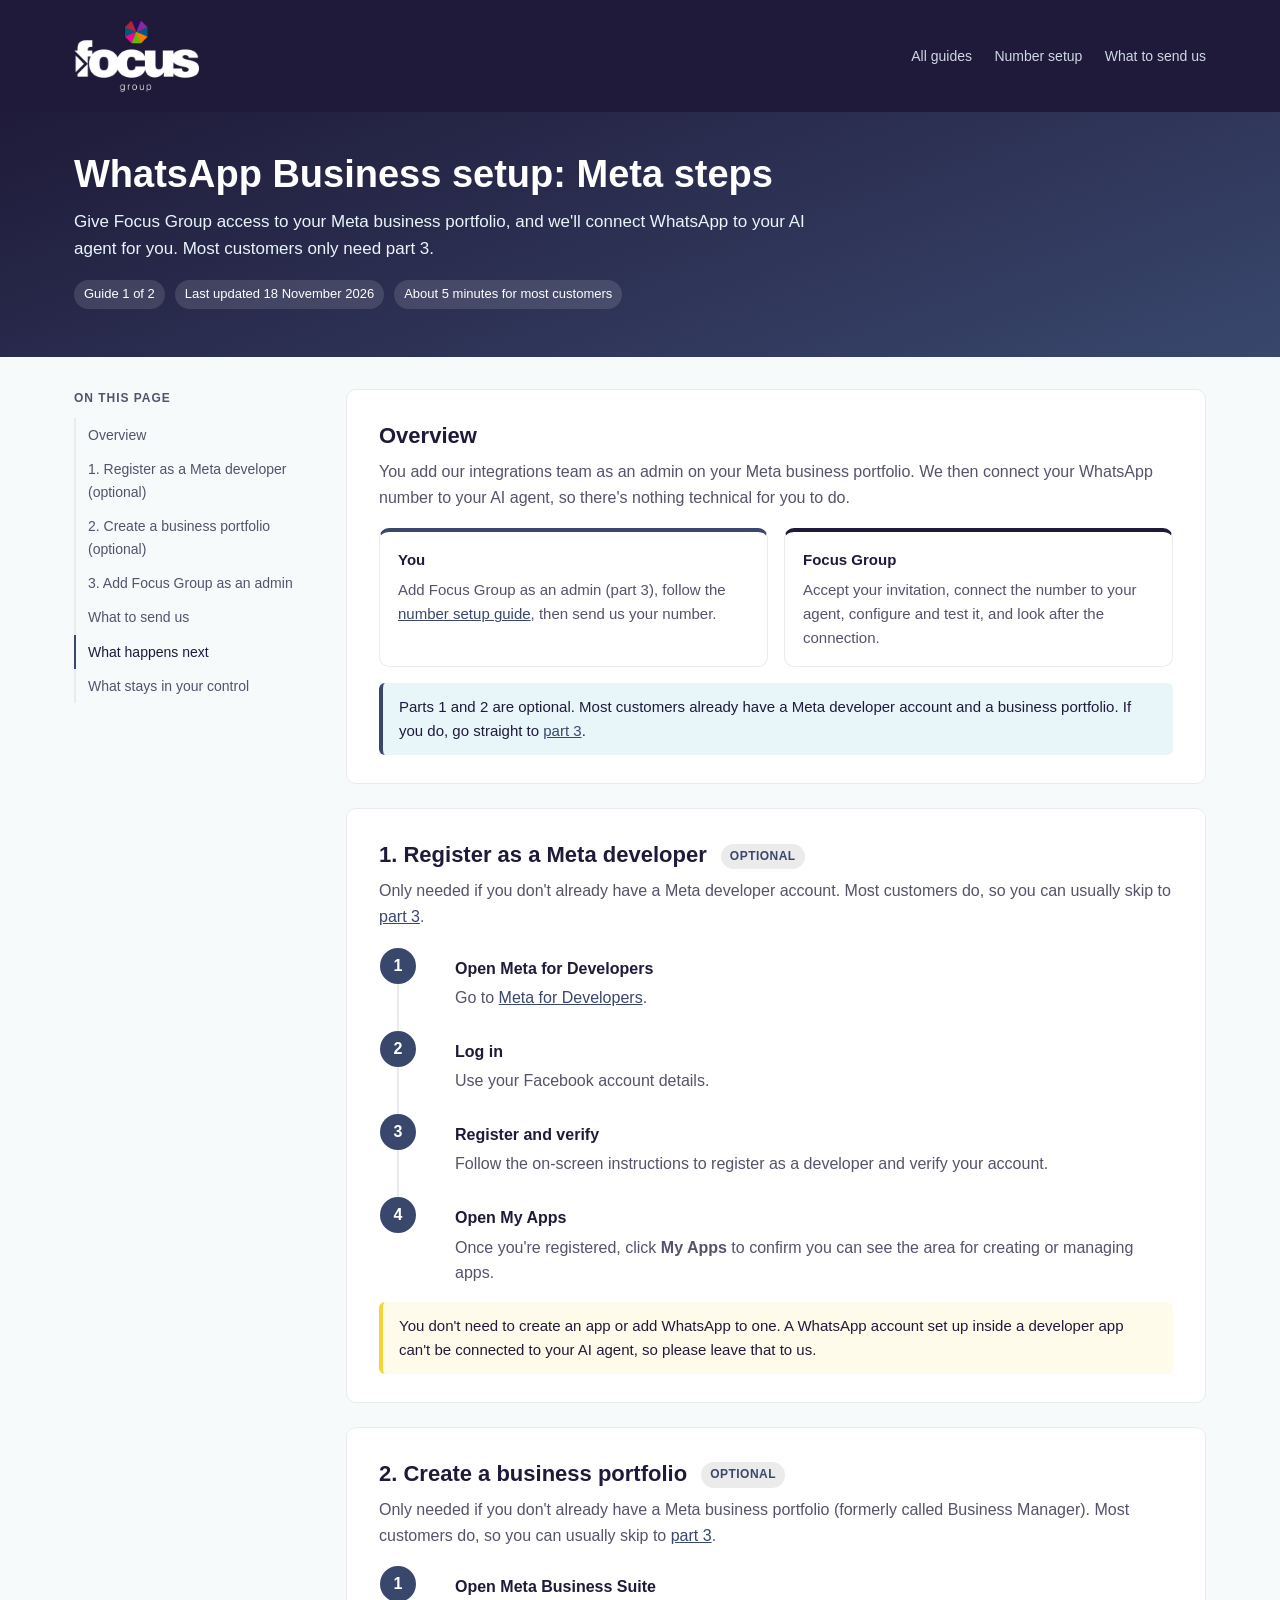
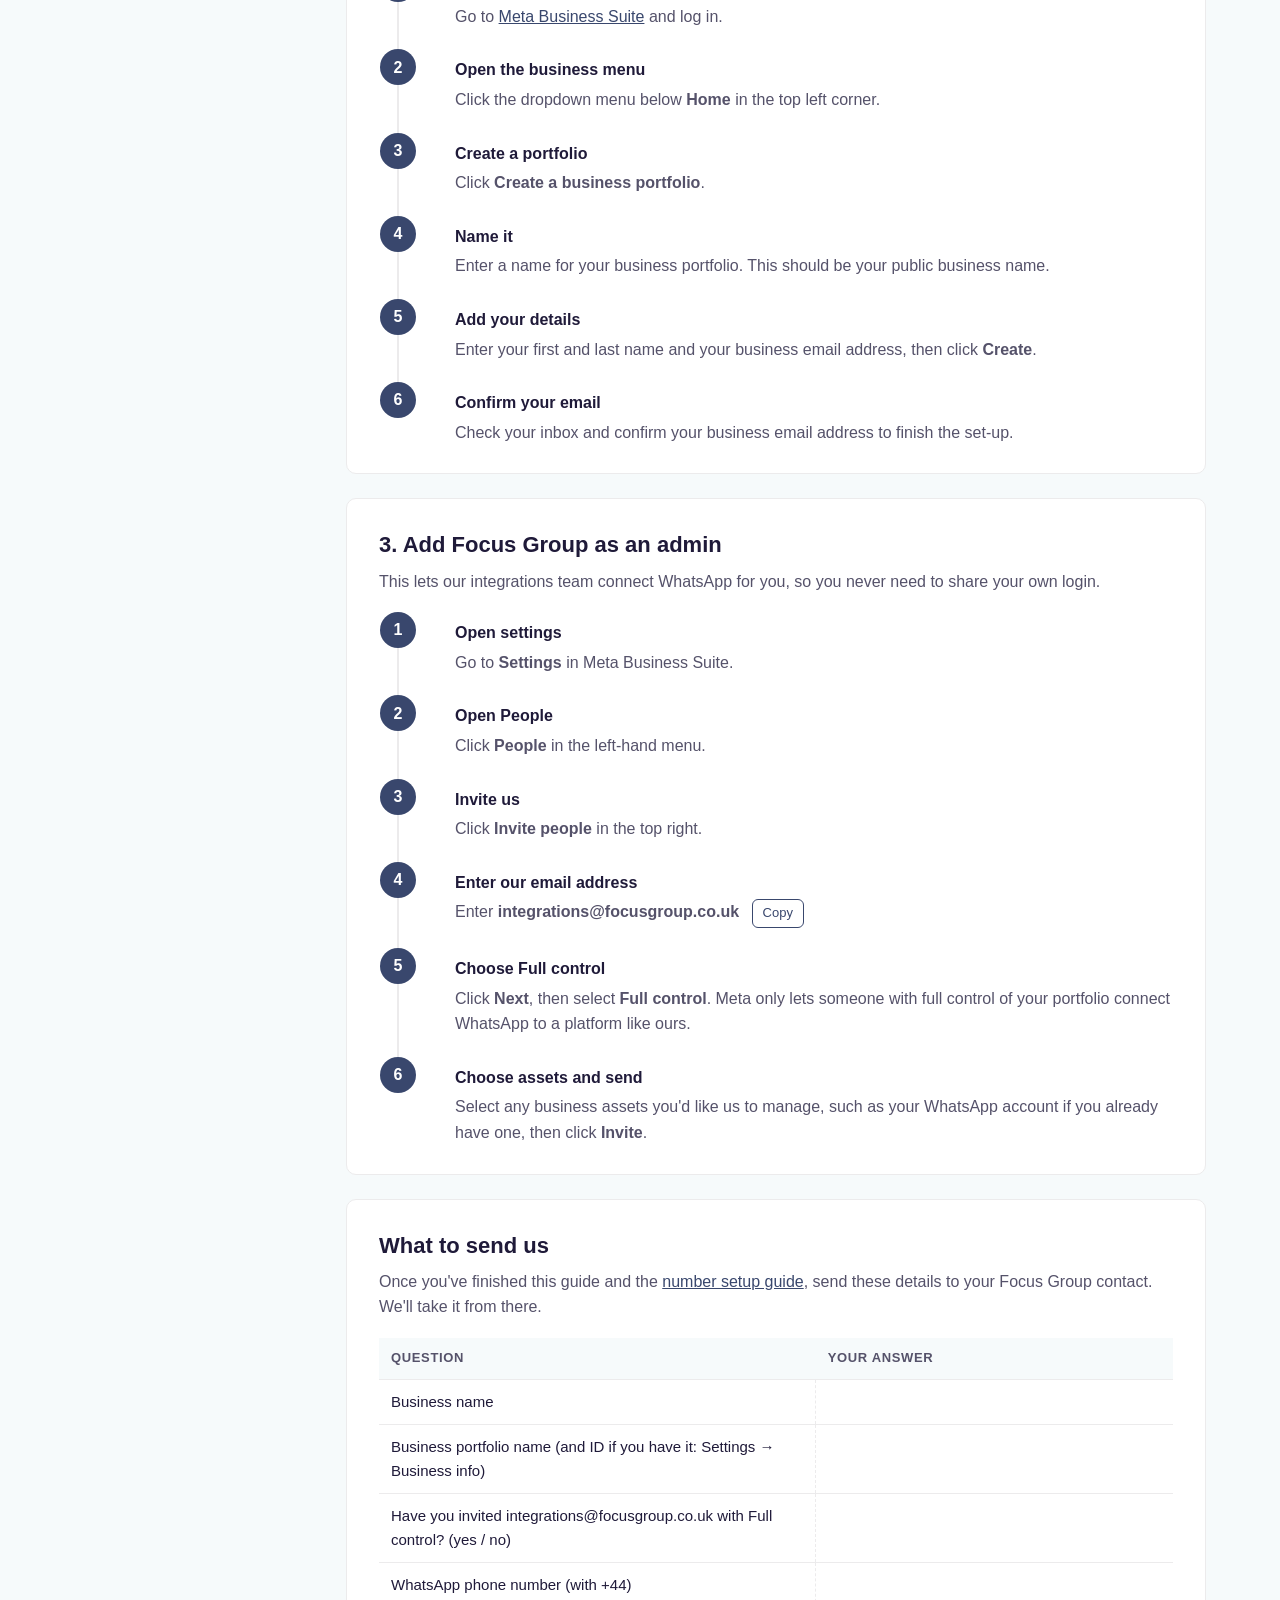
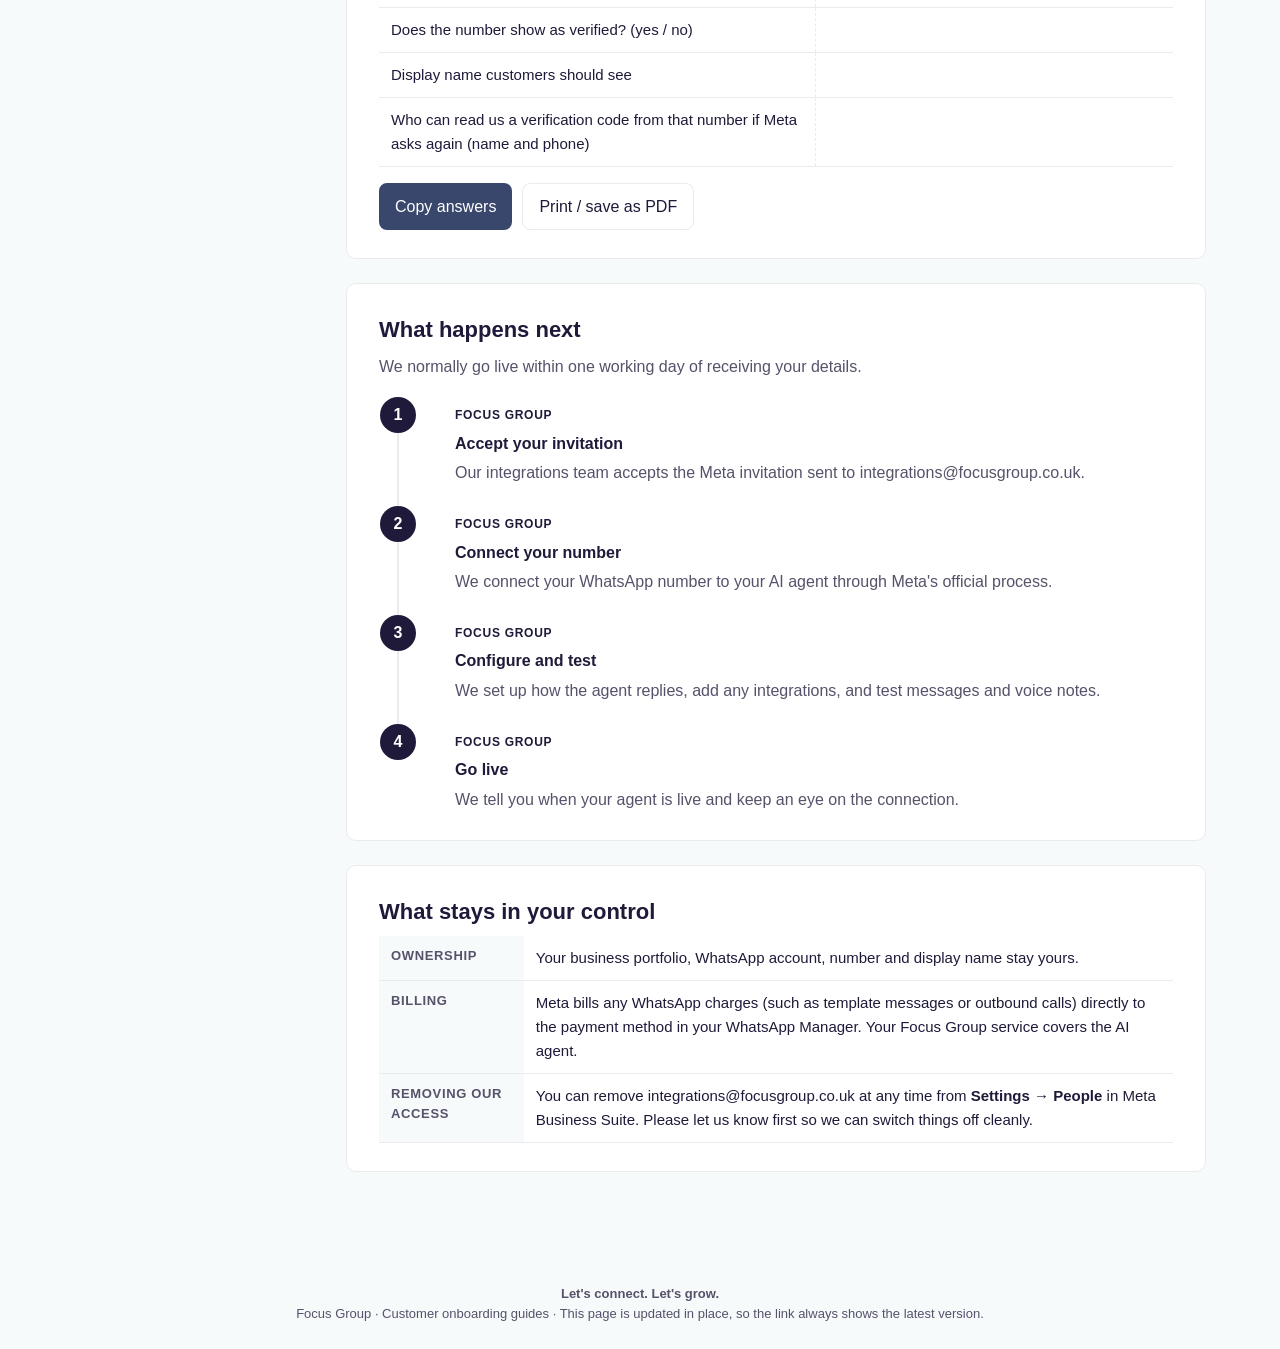
==== commit ddfe1446: "Mark Meta developer and business portfolio steps as optional Co-Authored-By: Claude Opus 5.5 <norepl" ====
--- a/whatsapp/index.html
+++ b/whatsapp/index.html
@@ -26,11 +26,11 @@
   <div class="wrap">
     <img class="print-logo" src="../assets/img/focus-group-logo-navy.png" alt="Focus Group">
     <h1>WhatsApp Business setup: Meta steps</h1>
-    <p>Three short parts to get your Meta account ready and give Focus Group access. Once that's done, we connect WhatsApp to your AI agent for you.</p>
+    <p>Give Focus Group access to your Meta business portfolio, and we'll connect WhatsApp to your AI agent for you. Most customers only need part 3.</p>
     <div class="meta">
       <span class="pill">Guide 1 of 2</span>
       <span class="pill">Last updated 18 November 2026</span>
-      <span class="pill">About 20 minutes</span>
+      <span class="pill">About 5 minutes for most customers</span>
     </div>
   </div>
 </div>
@@ -40,8 +40,8 @@
     <h2>On this page</h2>
     <ol>
       <li><a href="#overview">Overview</a></li>
-      <li><a href="#developer">1. Register as a Meta developer</a></li>
-      <li><a href="#portfolio">2. Create a business portfolio</a></li>
+      <li><a href="#developer">1. Register as a Meta developer (optional)</a></li>
+      <li><a href="#portfolio">2. Create a business portfolio (optional)</a></li>
       <li><a href="#access">3. Add Focus Group as an admin</a></li>
       <li><a href="#send">What to send us</a></li>
       <li><a href="#next">What happens next</a></li>
@@ -52,23 +52,23 @@
   <main>
     <section id="overview">
       <h2>Overview</h2>
-      <p class="lead">You set up your Meta account and add our integrations team as an admin. We then connect your WhatsApp number to your AI agent, so there's nothing technical for you to do.</p>
+      <p class="lead">You add our integrations team as an admin on your Meta business portfolio. We then connect your WhatsApp number to your AI agent, so there's nothing technical for you to do.</p>
       <div class="roles">
         <div class="role you">
           <h3>You</h3>
-          <p>Follow the three parts on this page and the <a href="number/">number setup guide</a>, then send us your number.</p>
+          <p>Add Focus Group as an admin (part 3), follow the <a href="number/">number setup guide</a>, then send us your number.</p>
         </div>
         <div class="role us">
           <h3>Focus Group</h3>
           <p>Accept your invitation, connect the number to your agent, configure and test it, and look after the connection.</p>
         </div>
       </div>
-      <p class="note">Already have a Meta business portfolio? Skip part 2 and go straight to <a href="#access">part 3</a>.</p>
+      <p class="note">Parts 1 and 2 are optional. Most customers already have a Meta developer account and a business portfolio. If you do, go straight to <a href="#access">part 3</a>.</p>
     </section>
 
     <section id="developer">
-      <h2>1. Register as a Meta developer</h2>
-      <p class="lead">This links your Facebook login to Meta's developer tools.</p>
+      <h2>1. Register as a Meta developer <span class="optional">Optional</span></h2>
+      <p class="lead">Only needed if you don't already have a Meta developer account. Most customers do, so you can usually skip to <a href="#access">part 3</a>.</p>
       <ol class="steps">
         <li><h3>Open Meta for Developers</h3><p>Go to <a href="https://developers.facebook.com/" target="_blank" rel="noopener">Meta for Developers</a>.</p></li>
         <li><h3>Log in</h3><p>Use your Facebook account details.</p></li>
@@ -79,8 +79,8 @@
     </section>
 
     <section id="portfolio">
-      <h2>2. Create a business portfolio</h2>
-      <p class="lead">Your business portfolio (formerly called Business Manager) owns your WhatsApp account. Skip this part if you already have one.</p>
+      <h2>2. Create a business portfolio <span class="optional">Optional</span></h2>
+      <p class="lead">Only needed if you don't already have a Meta business portfolio (formerly called Business Manager). Most customers do, so you can usually skip to <a href="#access">part 3</a>.</p>
       <ol class="steps">
         <li><h3>Open Meta Business Suite</h3><p>Go to <a href="https://business.facebook.com/" target="_blank" rel="noopener">Meta Business Suite</a> and log in.</p></li>
         <li><h3>Open the business menu</h3><p>Click the dropdown menu below <strong>Home</strong> in the top left corner.</p></li>
--- a/assets/style.css
+++ b/assets/style.css
@@ -202,3 +202,5 @@
 .copy-btn { margin-left: 8px; font: inherit; font-size: 13px; padding: 3px 10px; border-radius: 6px; border: 1px solid var(--accent); background: #fff; color: var(--accent); cursor: pointer; }
 .copy-btn:hover { background: var(--accent-soft); }
 .note.warn { border-left-color: #F7D338; background: #FFFBEA; }
+
+.optional { display: inline-block; vertical-align: middle; margin-left: 8px; font-size: 12px; font-weight: 600; letter-spacing: .04em; text-transform: uppercase; padding: 3px 9px; border-radius: 999px; background: var(--grey); color: var(--accent); }
